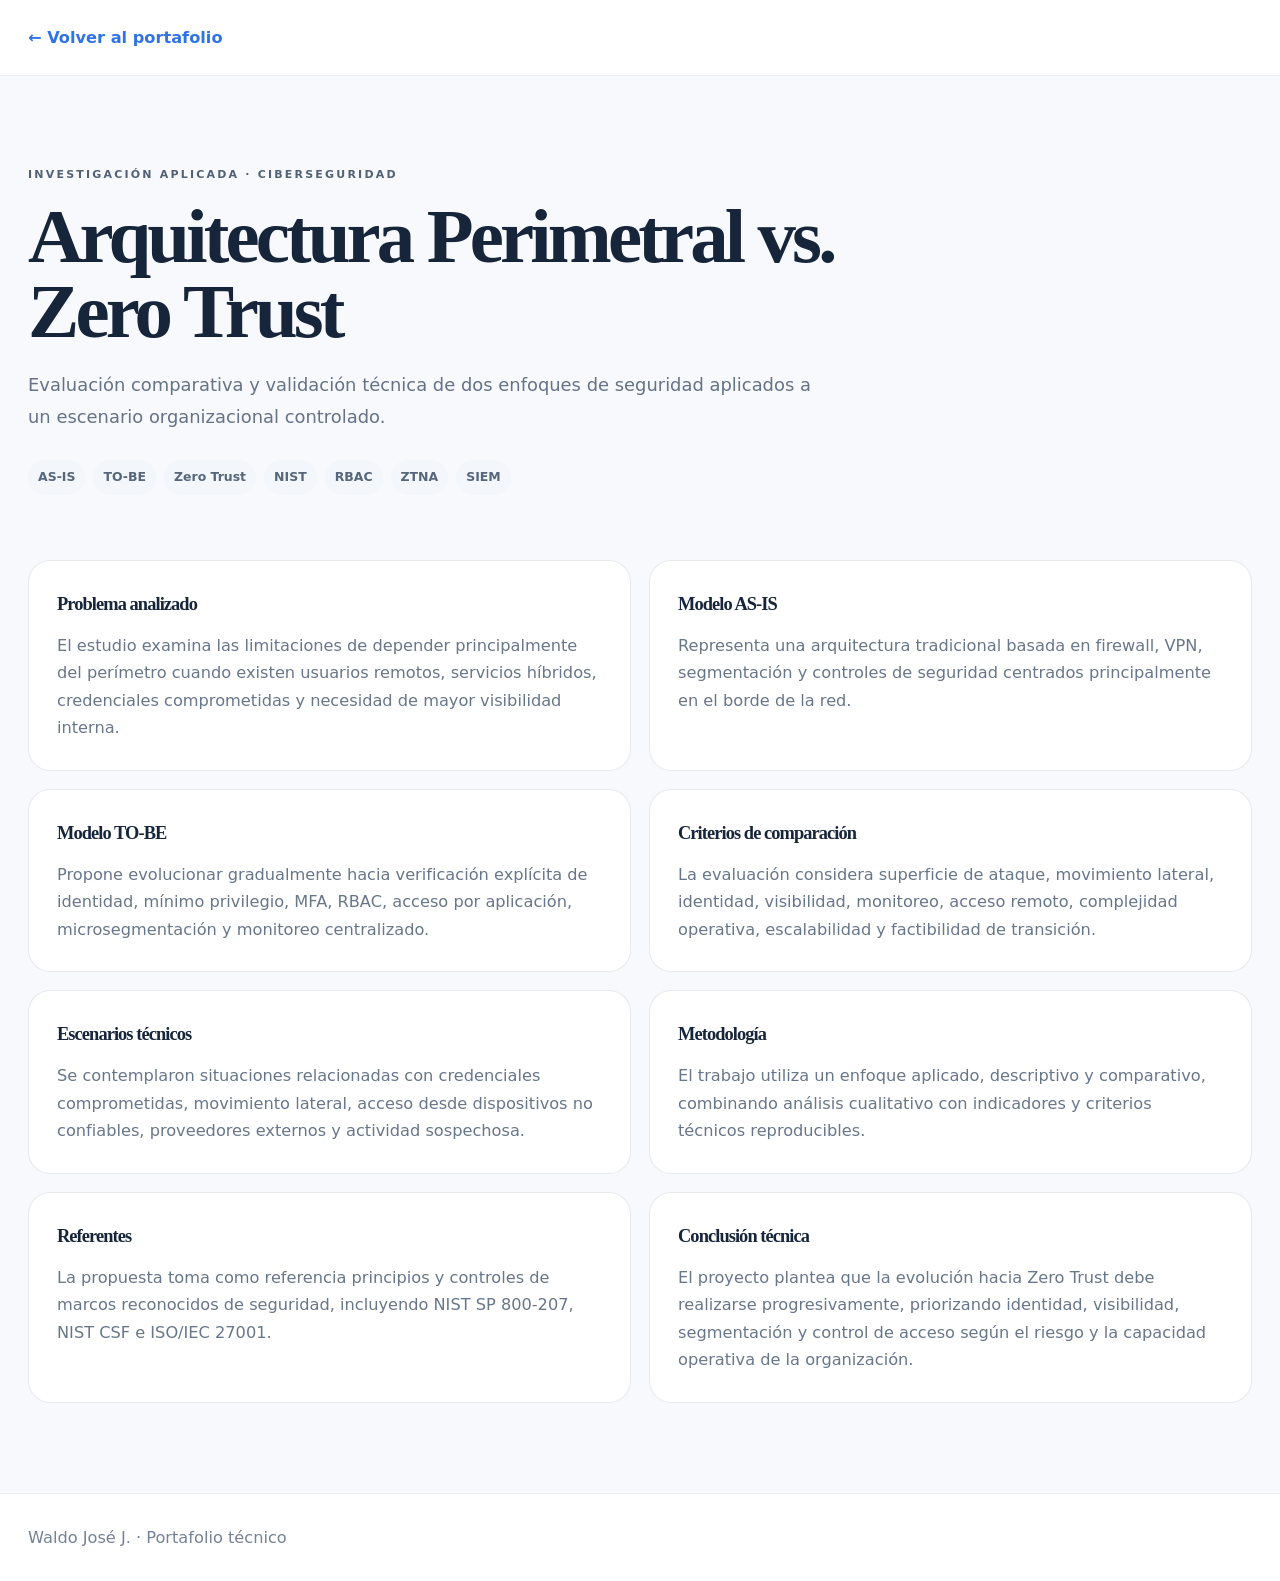
==== evidence/defensa.html @ 4a33df50 "Add sanitized technical evidence library" ====
<!DOCTYPE html>
<html lang="es">
<head>
<meta charset="UTF-8">
<meta name="viewport" content="width=device-width,initial-scale=1">
<meta name="robots" content="index,follow">
<title>Evaluación Perimetral vs Zero Trust | Waldo José J.</title>
<link rel="stylesheet" href="../css/site.css">
<link rel="stylesheet" href="../css/layout-final.css">
</head>

<body class="evidence-detail-page">

<header class="evidence-detail-header">
<div class="container">
<a href="../index.html#evidencias">← Volver al portafolio</a>
</div>
</header>

<main>

<section class="evidence-detail-hero">
<div class="container">

<p class="eyebrow">
Investigación aplicada · Ciberseguridad
</p>

<h1>
Arquitectura Perimetral vs. Zero Trust
</h1>

<p class="evidence-detail-lead">
Evaluación comparativa y validación técnica de dos
enfoques de seguridad aplicados a un escenario
organizacional controlado.
</p>

<div class="evidence-detail-tags">
<span>AS-IS</span>
<span>TO-BE</span>
<span>Zero Trust</span>
<span>NIST</span>
<span>RBAC</span>
<span>ZTNA</span>
<span>SIEM</span>
</div>

</div>
</section>


<section class="evidence-detail-content">
<div class="container evidence-detail-grid">

<article>
<h2>Problema analizado</h2>
<p>
El estudio examina las limitaciones de depender
principalmente del perímetro cuando existen usuarios
remotos, servicios híbridos, credenciales comprometidas
y necesidad de mayor visibilidad interna.
</p>
</article>

<article>
<h2>Modelo AS-IS</h2>
<p>
Representa una arquitectura tradicional basada en
firewall, VPN, segmentación y controles de seguridad
centrados principalmente en el borde de la red.
</p>
</article>

<article>
<h2>Modelo TO-BE</h2>
<p>
Propone evolucionar gradualmente hacia verificación
explícita de identidad, mínimo privilegio, MFA, RBAC,
acceso por aplicación, microsegmentación y monitoreo
centralizado.
</p>
</article>

<article>
<h2>Criterios de comparación</h2>
<p>
La evaluación considera superficie de ataque,
movimiento lateral, identidad, visibilidad,
monitoreo, acceso remoto, complejidad operativa,
escalabilidad y factibilidad de transición.
</p>
</article>

<article>
<h2>Escenarios técnicos</h2>
<p>
Se contemplaron situaciones relacionadas con
credenciales comprometidas, movimiento lateral,
acceso desde dispositivos no confiables, proveedores
externos y actividad sospechosa.
</p>
</article>

<article>
<h2>Metodología</h2>
<p>
El trabajo utiliza un enfoque aplicado, descriptivo
y comparativo, combinando análisis cualitativo con
indicadores y criterios técnicos reproducibles.
</p>
</article>

<article>
<h2>Referentes</h2>
<p>
La propuesta toma como referencia principios y
controles de marcos reconocidos de seguridad,
incluyendo NIST SP 800-207, NIST CSF e ISO/IEC 27001.
</p>
</article>

<article>
<h2>Conclusión técnica</h2>
<p>
El proyecto plantea que la evolución hacia Zero Trust
debe realizarse progresivamente, priorizando identidad,
visibilidad, segmentación y control de acceso según el
riesgo y la capacidad operativa de la organización.
</p>
</article>

</div>
</section>

</main>

<footer class="evidence-detail-footer">
<div class="container">
<p>Waldo José J. · Portafolio técnico</p>
</div>
</footer>

</body>
</html>
---- css/site.css ----
*,
*::before,
*::after {
  box-sizing: border-box;
}

html {
  scroll-behavior: smooth;
}

body,
h1,
h2,
h3,
p,
ul,
ol {
  margin: 0;
}

ul,
ol {
  padding: 0;
  list-style: none;
}

img,
picture,
svg,
video {
  display: block;
  max-width: 100%;
}

button,
input,
textarea,
select {
  font: inherit;
}

button {
  cursor: pointer;
}

a {
  color: inherit;
  text-decoration: none;
}

input,
textarea,
select {
  color: inherit;
}

textarea {
  resize: vertical;
}

[hidden] {
  display: none !important;
}

:root {
  
  --color-background: #f2f0ea;
  --color-surface: #e7e4dc;
  --color-surface-dark: #171717;

  --color-text: #171717;
  --color-muted: #686868;

  --color-border: #d1cec5;

  --color-accent: #e95d38;

  --color-white: #ffffff;
  --color-black: #000000;

  
  --color-project-zero-trust: #473f77;
  --color-project-ngfw: #974836;
  --color-project-cpd: #345b69;
  --color-project-vpn: #327259;
  --color-project-dmz: #776039;
  --color-project-ospf: #414d61;

  
  --container-width: 1180px;

  
  --space-1: 0.25rem;
  --space-2: 0.5rem;
  --space-3: 0.75rem;
  --space-4: 1rem;
  --space-5: 1.25rem;
  --space-6: 1.5rem;
  --space-8: 2rem;
  --space-10: 2.5rem;
  --space-12: 3rem;
  --space-16: 4rem;
  --space-20: 5rem;

  
  --radius-small: 12px;
  --radius-medium: 18px;
  --radius-large: 28px;
  --radius-pill: 999px;

  
  --font-primary:
    Inter,
    system-ui,
    -apple-system,
    BlinkMacSystemFont,
    "Segoe UI",
    sans-serif;

  --font-display:
    Georgia,
    "Times New Roman",
    serif;

  
  --transition-fast: 180ms ease;
  --transition-normal: 300ms ease;

  
  --shadow-small:
    0 8px 30px rgb(0 0 0 / 0.05);

  --shadow-medium:
    0 18px 50px rgb(0 0 0 / 0.08);
}

.container {
  width:
    min(
      calc(100% - 32px),
      var(--container-width)
    );

  margin-inline: auto;
}

.section {
  padding:
    clamp(
      70px,
      9vw,
      125px
    )
    0;

  border-bottom:
    1px solid var(--color-border);
}

.eyebrow {
  margin-bottom: 14px;

  color: var(--color-muted);

  font-size: 12px;

  font-weight: 600;

  letter-spacing: 0.2em;

  text-transform: uppercase;
}

.button {
  display: inline-flex;

  align-items: center;

  justify-content: center;

  min-height: 46px;

  padding:
    11px 22px;

  border:
    1px solid transparent;

  border-radius:
    var(--radius-pill);

  font-weight: 600;

  line-height: 1;

  transition:
    transform var(--transition-fast),
    background-color var(--transition-fast),
    border-color var(--transition-fast),
    color var(--transition-fast);
}

.button:hover {
  transform: translateY(-2px);
}

.button:active {
  transform: translateY(0);
}

.button-primary {
  background:
    var(--color-accent);

  color:
    var(--color-text);
}

.button-secondary {
  border-color:
    var(--color-border);

  background:
    transparent;
}

.button-secondary:hover {
  background:
    var(--color-surface);
}

:focus-visible {
  outline:
    2px solid var(--color-accent);

  outline-offset:
    4px;
}

.sr-only {
  position: absolute;

  width: 1px;
  height: 1px;

  padding: 0;
  margin: -1px;

  overflow: hidden;

  clip:
    rect(
      0,
      0,
      0,
      0
    );

  white-space: nowrap;

  border: 0;
}

.text-muted {
  color:
    var(--color-muted);
}

.error-message {
  min-height: 18px;

  color:
    var(--color-muted);

  font-size: 12px;
}

.form-status {
  min-height: 22px;

  color:
    var(--color-muted);

  font-size: 14px;
}

[aria-invalid="true"] {
  border-color:
    var(--color-accent) !important;
}

.card {
  border:
    1px solid var(--color-border);

  border-radius:
    var(--radius-large);

  background:
    var(--color-background);
}

.text-link {
  display: inline-flex;

  align-items: center;

  min-height: 44px;

  border-bottom:
    1px solid currentColor;

  font-weight: 600;
}

@media (hover: hover) and (pointer: fine) {

  .button:hover {
    transform:
      translateY(-2px);
  }

}

@media (prefers-reduced-motion: reduce) {

  html {
    scroll-behavior:
      auto;
  }

  *,
  *::before,
  *::after {
    animation-duration:
      0.01ms !important;

    animation-iteration-count:
      1 !important;

    transition-duration:
      0.01ms !important;

    scroll-behavior:
      auto !important;
  }

}

body {
  background:
    var(--color-background);

  color:
    var(--color-text);

  font-family:
    var(--font-primary);

  line-height:
    1.6;

  text-rendering:
    optimizeLegibility;
}

h1,
h2 {
  font-family:
    var(--font-display);

  letter-spacing:
    -0.05em;
}

h3 {
  line-height:
    1.2;
}

.site-header {
  border-bottom:
    1px solid
    var(--color-border);
}

.navbar {
  display:
    flex;

  align-items:
    center;

  justify-content:
    space-between;

  gap:
    30px;

  min-height:
    80px;
}

.brand {
  font-weight:
    800;

  letter-spacing:
    -0.03em;
}

.nav-list {
  display:
    flex;

  align-items:
    center;

  gap:
    8px;
}

.nav-list a {
  display:
    inline-flex;

  align-items:
    center;

  min-height:
    44px;

  padding:
    0 14px;

  border-radius:
    var(--radius-pill);

  transition:
    background-color
      var(--transition-fast),
    border-color
      var(--transition-fast);
}

.nav-list a:hover {
  background:
    var(--color-surface);
}

.nav-contact {
  border:
    1px solid
    var(--color-border);
}

.menu-button {
  display:
    none;

  min-height:
    44px;

  padding:
    0 16px;

  border:
    1px solid
    var(--color-border);

  border-radius:
    var(--radius-pill);

  background:
    transparent;

  color:
    var(--color-text);
}

.hero-grid {
  display:
    grid;

  grid-template-columns:
    minmax(0, 1.25fr)
    minmax(280px, 0.75fr);

  gap:
    clamp(
      40px,
      6vw,
      85px
    );

  align-items:
    end;
}

.hero-title {
  max-width:
    900px;

  font-size:
    clamp(
      3.5rem,
      8vw,
      7.5rem
    );

  line-height:
    0.93;
}

.hero-description {
  max-width:
    650px;

  margin-top:
    30px;

  color:
    var(--color-muted);

  font-size:
    18px;

  line-height:
    1.8;
}

.hero-actions {
  display:
    flex;

  flex-wrap:
    wrap;

  gap:
    12px;

  margin-top:
    32px;
}

.hero-panel {
  padding:
    30px;

  border:
    1px solid
    var(--color-border);

  border-radius:
    var(--radius-large);

  background:
    var(--color-surface);
}

.hero-panel h2 {
  margin-top:
    10px;

  font-size:
    clamp(
      2rem,
      4vw,
      3rem
    );

  line-height:
    1;
}

.hero-stats {
  display:
    grid;

  grid-template-columns:
    repeat(
      3,
      1fr
    );

  gap:
    15px;

  margin-top:
    35px;

  padding-top:
    20px;

  border-top:
    1px solid
    var(--color-border);
}

.hero-stats strong {
  display:
    block;

  font-size:
    28px;
}

.hero-stats span {
  display:
    block;

  margin-top:
    4px;

  color:
    var(--color-muted);

  font-size:
    11px;

  line-height:
    1.3;
}

.section-header {
  display:
    flex;

  justify-content:
    space-between;

  align-items:
    end;

  gap:
    30px;

  margin-bottom:
    40px;
}

.section-header h2 {
  font-size:
    clamp(
      3rem,
      6vw,
      5rem
    );

  line-height:
    1;
}

.filters {
  display:
    flex;

  flex-wrap:
    wrap;

  gap:
    8px;
}

.filter-button {
  min-height:
    44px;

  padding:
    8px 18px;

  border:
    1px solid
    var(--color-border);

  border-radius:
    var(--radius-pill);

  background:
    transparent;

  color:
    var(--color-text);

  transition:
    background-color
      var(--transition-fast),
    border-color
      var(--transition-fast),
    transform
      var(--transition-fast);
}

.filter-button:hover {
  border-color:
    var(--color-text);
}

.filter-button:active {
  transform:
    scale(0.98);
}

.filter-button.active,
.filter-button[aria-pressed="true"] {
  background:
    var(--color-accent);

  border-color:
    var(--color-accent);
}

.project-grid {
  display:
    grid;

  grid-template-columns:
    repeat(
      2,
      minmax(0, 1fr)
    );

  gap:
    18px;
}

.project-card {
  position:
    relative;

  min-width:
    0;

  overflow:
    hidden;

  border:
    1px solid
    var(--color-border);

  border-radius:
    var(--radius-large);

  background:
    var(--color-background);

  transition:
    transform
      var(--transition-normal),
    border-color
      var(--transition-normal),
    box-shadow
      var(--transition-normal);
}

.project-card[hidden] {
  display:
    none;
}

.project-number {
  position:
    absolute;

  top:
    18px;

  right:
    20px;

  z-index:
    2;

  color:
    var(--color-white);

  font-family:
    var(--font-display);

  font-size:
    25px;

  line-height:
    1;
}

.project-visual {
  position:
    relative;

  display:
    flex;

  flex-direction:
    column;

  justify-content:
    end;

  min-height:
    320px;

  padding:
    25px;

  overflow:
    hidden;

  color:
    var(--color-white);

  isolation:
    isolate;
}

.project-visual::after {
  content:
    "";

  position:
    absolute;

  inset:
    0;

  z-index:
    -1;

  background:
    linear-gradient(
      to top,
      rgb(0 0 0 / 0.78),
      rgb(0 0 0 / 0.05)
      70%
    );

  opacity:
    0.4;

  transition:
    opacity
      var(--transition-normal);
}

.project-visual > span {
  font-size:
    13px;

  font-weight:
    600;

  letter-spacing:
    0.15em;

  text-transform:
    uppercase;
}

.project-visual > p {
  max-width:
    360px;

  margin-top:
    12px;

  opacity:
    0;

  transform:
    translateY(12px);

  transition:
    opacity
      var(--transition-normal),
    transform
      var(--transition-normal);
}

.project-zero {
  background:
    var(--color-project-zero-trust);
}

.project-ngfw {
  background:
    var(--color-project-ngfw);
}

.project-cpd {
  background:
    var(--color-project-cpd);
}

.project-vpn {
  background:
    var(--color-project-vpn);
}

.project-dmz {
  background:
    var(--color-project-dmz);
}

.project-ospf {
  background:
    var(--color-project-ospf);
}

.project-content {
  display:
    flex;

  justify-content:
    space-between;

  align-items:
    end;

  gap:
    20px;

  padding:
    22px;
}

.project-type {
  color:
    var(--color-muted);

  font-size:
    11px;

  font-weight:
    600;

  letter-spacing:
    0.13em;

  text-transform:
    uppercase;
}

.project-content h3 {
  margin-top:
    4px;

  font-size:
    21px;
}

.project-content p {
  margin-top:
    4px;

  color:
    var(--color-muted);

  font-size:
    14px;
}

.project-link {
  flex-shrink:
    0;

  min-height:
    44px;

  display:
    inline-flex;

  align-items:
    center;

  border-bottom:
    1px solid
    var(--color-text);

  font-weight:
    600;

  transition:
    color
      var(--transition-fast),
    border-color
      var(--transition-fast);
}

.project-link:hover {
  color:
    var(--color-accent);

  border-color:
    var(--color-accent);
}

.two-column {
  display:
    grid;

  grid-template-columns:
    minmax(0, 0.85fr)
    minmax(0, 1.15fr);

  gap:
    clamp(
      45px,
      7vw,
      100px
    );
}

.two-column h2 {
  font-size:
    clamp(
      3rem,
      6vw,
      5rem
    );

  line-height:
    1;
}

.about-copy {
  color:
    var(--color-muted);

  font-size:
    17px;

  line-height:
    1.8;
}

.about-copy p + p {
  margin-top:
    20px;
}

.skills h2 {
  margin-bottom:
    40px;

  font-size:
    clamp(
      3rem,
      6vw,
      5rem
    );

  line-height:
    1;
}

.skills-grid {
  display:
    grid;

  grid-template-columns:
    repeat(
      3,
      minmax(0, 1fr)
    );

  gap:
    12px;
}

.skill-card {
  min-height:
    180px;

  padding:
    22px;

  border:
    1px solid
    var(--color-border);

  border-radius:
    var(--radius-medium);

  background:
    transparent;

  transition:
    transform
      var(--transition-fast),
    background-color
      var(--transition-fast),
    border-color
      var(--transition-fast);
}

.skill-card > span {
  color:
    var(--color-muted);

  font-size:
    12px;

  font-weight:
    600;
}

.skill-card h3 {
  margin-top:
    30px;
}

.skill-card p {
  margin-top:
    7px;

  color:
    var(--color-muted);
}

.contact-description {
  max-width:
    450px;

  margin-top:
    20px;

  color:
    var(--color-muted);

  line-height:
    1.8;
}

.contact-form {
  display:
    grid;

  gap:
    18px;
}

.form-group {
  display:
    grid;

  gap:
    7px;
}

.form-group label {
  font-size:
    14px;

  font-weight:
    600;
}

.form-group input,
.form-group textarea,
.form-group select {
  width:
    100%;

  min-height:
    48px;

  padding:
    14px;

  border:
    1px solid
    var(--color-border);

  border-radius:
    var(--radius-small);

  background:
    transparent;

  color:
    var(--color-text);

  transition:
    border-color
      var(--transition-fast),
    background-color
      var(--transition-fast);
}

.form-group textarea {
  min-height:
    150px;
}

.form-group input:hover,
.form-group textarea:hover,
.form-group select:hover {
  border-color:
    var(--color-muted);
}

.form-group input:focus,
.form-group textarea:focus,
.form-group select:focus {
  border-color:
    var(--color-accent);

  background:
    rgb(255 255 255 / 0.2);
}

.site-footer {
  padding:
    35px 0;
}

.footer-grid {
  display:
    flex;

  justify-content:
    space-between;

  align-items:
    end;

  gap:
    30px;
}

.footer-grid strong {
  font-family:
    var(--font-display);

  font-size:
    26px;

  letter-spacing:
    -0.03em;
}

.footer-grid p,
.footer-grid span {
  color:
    var(--color-muted);

  font-size:
    13px;
}

@media (hover: hover) and (pointer: fine) {

  .project-card:hover {
    transform:
      translateY(-5px);

    border-color:
      var(--color-muted);

    box-shadow:
      var(--shadow-small);
  }

  .project-card:hover
  .project-visual::after {
    opacity:
      0.82;
  }

  .project-card:hover
  .project-visual > p {
    opacity:
      1;

    transform:
      translateY(0);
  }

  .skill-card:hover {
    transform:
      translateY(-3px);

    border-color:
      var(--color-muted);

    background:
      var(--color-surface);
  }

}

.project-card.is-active
.project-visual::after {
  opacity:
    0.82;
}

.project-card.is-active
.project-visual > p {
  opacity:
    1;

  transform:
    translateY(0);
}

.diagram-placeholder {
  display: grid;

  place-items: center;

  min-height: 420px;

  margin-top: 40px;

  padding: 40px;

  border:
    1px dashed
    var(--color-border);

  border-radius:
    var(--radius-large);

  background:
    var(--color-surface);

  color:
    var(--color-muted);

  text-align: center;
}

.diagram-placeholder code {
  display: block;

  margin-top: 12px;

  padding:
    8px 12px;

  border-radius:
    var(--radius-small);

  background:
    var(--color-background);

  color:
    var(--color-text);

  overflow-wrap:
    anywhere;
}

.hero-description,
.about-copy,
.contact-description,
.project-content p,
.skill-card p {
  text-align: justify;
  text-justify: inter-word;
  hyphens: auto;
  word-spacing: .02em;
}

.hero-description,
.about-copy,
.contact-description {
  max-width: 62ch;
}

.hero-title,
.section-header h2,
.two-column h2,
.skills h2,
.hero-panel h2 {
  text-wrap: balance;
}

.project-content h3,
.skill-card h3 {
  text-wrap: pretty;
}

.project-visual {
  background-size: cover;
  background-position: center;
  background-repeat: no-repeat;
}

.project-zero {
  background-image:
    linear-gradient(
      rgb(35 30 63 / .50),
      rgb(35 30 63 / .88)
    ),
    url("../assets/images/zero-trust/architecture.svg");
}

.project-ngfw {
  background-image:
    linear-gradient(
      rgb(94 38 27 / .50),
      rgb(94 38 27 / .88)
    ),
    url("../assets/images/ngfw/architecture.svg");
}

.project-cpd {
  background-image:
    linear-gradient(
      rgb(28 65 75 / .50),
      rgb(28 65 75 / .88)
    ),
    url("../assets/images/cpd/architecture.svg");
}

.project-vpn {
  background-image:
    linear-gradient(
      rgb(25 70 50 / .50),
      rgb(25 70 50 / .88)
    ),
    url("../assets/images/vpn/architecture.svg");
}

.project-dmz {
  background-image:
    linear-gradient(
      rgb(82 61 27 / .50),
      rgb(82 61 27 / .88)
    ),
    url("../assets/images/dmz/architecture.svg");
}

.project-ospf {
  background-image:
    linear-gradient(
      rgb(36 46 63 / .50),
      rgb(36 46 63 / .88)
    ),
    url("../assets/images/ospf/architecture.svg");
}

.architecture-figure {
  margin-top: 40px;
}

.architecture-image {
  display: block;
  width: 100%;
  height: auto;

  border:
    1px solid
    var(--color-border);

  border-radius:
    var(--radius-large);

  background:
    var(--color-surface);
}

.architecture-figure figcaption {
  margin-top: 12px;

  color:
    var(--color-muted);

  font-size:
    13px;
}

.project-visual{
  background-position:center;
  background-size:cover;
}

.project-zero{
  background-image:
    linear-gradient(rgb(32 27 61 / .42),rgb(32 27 61 / .88)),
    url("../assets/images/zero-trust/architecture.svg");
}

.project-ngfw{
  background-image:
    linear-gradient(rgb(84 33 24 / .42),rgb(84 33 24 / .88)),
    url("../assets/images/ngfw/architecture.svg");
}

.project-cpd{
  background-image:
    linear-gradient(rgb(25 58 68 / .42),rgb(25 58 68 / .88)),
    url("../assets/images/cpd/architecture.svg");
}

.project-vpn{
  background-image:
    linear-gradient(rgb(22 65 45 / .42),rgb(22 65 45 / .88)),
    url("../assets/images/vpn/architecture.svg");
}

.project-dmz{
  background-image:
    linear-gradient(rgb(72 52 24 / .42),rgb(72 52 24 / .88)),
    url("../assets/images/dmz/architecture.svg");
}

.project-ospf{
  background-image:
    linear-gradient(rgb(32 41 58 / .42),rgb(32 41 58 / .88)),
    url("../assets/images/ospf/architecture.svg");
}

.architecture-open{
  display:block;
}

.architecture-image{
  width:100%;
  height:auto;
  border:1px solid var(--color-border);
  border-radius:var(--radius-large);
  box-shadow:var(--shadow-small);
  background:white;
}

.architecture-figure figcaption{
  margin-top:12px;
  color:var(--color-muted);
  font-size:13px;
}

:root{
  --tech-blue:#2f6fed;
  --tech-cyan:#20b7c9;
  --tech-violet:#6c5ce7;
  --tech-green:#22a66f;
  --tech-orange:#f28a3c;
  --tech-red:#e85b4a;

  --surface-soft:#f8fafc;
  --surface-elevated:#ffffff;
  --border-soft:#dfe5ec;
  --text-soft:#58616d;

  --shadow-card:
    0 10px 30px rgb(32 45 70 / .08);

  --shadow-card-hover:
    0 18px 44px rgb(32 45 70 / .14);
}

body{
  background:
    linear-gradient(
      180deg,
      #fbfcfe 0%,
      #f5f7fa 100%
    );

  color:#18202a;
}

.site-header{
  position:sticky;
  top:0;
  z-index:50;

  background:
    rgb(251 252 254 / .88);

  backdrop-filter:
    blur(14px);

  border-bottom:
    1px solid
    var(--border-soft);
}

.brand{
  color:#162032;
}

.nav-contact{
  border-color:
    #cfd7e1;
}

.nav-list a:hover{
  background:
    #eef3f8;
}

.eyebrow{
  color:
    #647184;

  font-weight:
    700;
}

.hero{
  position:relative;
  overflow:hidden;
}

.hero::before{
  content:"";

  position:absolute;

  width:380px;
  height:380px;

  top:-180px;
  right:-130px;

  border-radius:50%;

  background:
    radial-gradient(
      circle,
      rgb(47 111 237 / .14),
      transparent 70%
    );

  pointer-events:none;
}

.hero::after{
  content:"";

  position:absolute;

  width:300px;
  height:300px;

  bottom:-150px;
  left:-120px;

  border-radius:50%;

  background:
    radial-gradient(
      circle,
      rgb(32 183 201 / .12),
      transparent 70%
    );

  pointer-events:none;
}

.hero-title{
  color:#101723;
}

.hero-description{
  color:
    #596575;
}

.hero-panel{
  position:relative;

  overflow:hidden;

  background:
    linear-gradient(
      145deg,
      #ffffff,
      #eef4fb
    );

  border:
    1px solid
    #dce5ef;

  box-shadow:
    var(--shadow-card);
}

.hero-panel::before{
  content:"";

  position:absolute;

  width:130px;
  height:130px;

  top:-50px;
  right:-35px;

  border-radius:50%;

  background:
    radial-gradient(
      circle,
      rgb(108 92 231 / .18),
      transparent 72%
    );
}

.hero-stats{
  border-top:
    1px solid
    #d6e0eb;
}

.hero-stats strong{
  color:
    var(--tech-blue);
}

.button-primary{
  color:white;

  background:
    linear-gradient(
      135deg,
      var(--tech-blue),
      var(--tech-violet)
    );

  box-shadow:
    0 8px 20px
    rgb(47 111 237 / .24);
}

.button-primary:hover{
  box-shadow:
    0 12px 26px
    rgb(47 111 237 / .32);
}

.button-secondary{
  background:
    rgb(255 255 255 / .75);

  border-color:
    #cfd7e1;

  color:
    #263244;
}

.section{
  position:relative;

  border-bottom:
    1px solid
    #e2e7ed;
}

.projects{
  background:
    linear-gradient(
      180deg,
      #f8fafc,
      #f3f6f9
    );
}

.about{
  background:
    linear-gradient(
      180deg,
      #ffffff,
      #f8fafc
    );
}

.skills{
  background:
    linear-gradient(
      180deg,
      #f4f7fb,
      #ffffff
    );
}

.contact{
  background:
    linear-gradient(
      180deg,
      #ffffff,
      #f5f8fc
    );
}

.filter-button{
  background:
    #ffffff;

  border-color:
    #d4dce6;

  color:
    #344155;

  box-shadow:
    0 2px 8px
    rgb(30 40 60 / .03);
}

.filter-button:hover{
  border-color:
    #9fb0c5;

  background:
    #f4f8fd;
}

.filter-button.active,
.filter-button[aria-pressed="true"]{
  color:white;

  background:
    linear-gradient(
      135deg,
      var(--tech-blue),
      var(--tech-violet)
    );

  border-color:
    transparent;

  box-shadow:
    0 7px 18px
    rgb(47 111 237 / .24);
}

.project-card{
  background:
    var(--surface-elevated);

  border-color:
    #dbe2ea;

  box-shadow:
    var(--shadow-card);
}

.project-content{
  background:
    linear-gradient(
      180deg,
      #ffffff,
      #fbfcfd
    );
}

.project-type{
  color:
    #7a8697;
}

.project-content p{
  color:
    #687586;
}

.project-link{
  color:
    #26364d;

  border-color:
    #8fa0b5;
}

.project-link:hover{
  color:
    var(--tech-blue);

  border-color:
    var(--tech-blue);
}

.project-visual::after{
  opacity:.40;
}

.project-zero{
  background-image:
    linear-gradient(
      rgb(36 31 80 / .18),
      rgb(36 31 80 / .68)
    ),
    url("../assets/images/zero-trust/architecture.svg");
}

.project-ngfw{
  background-image:
    linear-gradient(
      rgb(118 43 30 / .18),
      rgb(118 43 30 / .70)
    ),
    url("../assets/images/ngfw/architecture.svg");
}

.project-cpd{
  background-image:
    linear-gradient(
      rgb(36 97 114 / .18),
      rgb(36 97 114 / .68)
    ),
    url("../assets/images/cpd/architecture.svg");
}

.project-vpn{
  background-image:
    linear-gradient(
      rgb(36 112 76 / .18),
      rgb(36 112 76 / .68)
    ),
    url("../assets/images/vpn/architecture.svg");
}

.project-dmz{
  background-image:
    linear-gradient(
      rgb(128 91 42 / .18),
      rgb(128 91 42 / .68)
    ),
    url("../assets/images/dmz/architecture.svg");
}

.project-ospf{
  background-image:
    linear-gradient(
      rgb(58 72 102 / .18),
      rgb(58 72 102 / .68)
    ),
    url("../assets/images/ospf/architecture.svg");
}

.project-card:nth-child(1){
  border-top:
    3px solid
    var(--tech-violet);
}

.project-card:nth-child(2){
  border-top:
    3px solid
    var(--tech-red);
}

.project-card:nth-child(3){
  border-top:
    3px solid
    var(--tech-cyan);
}

.project-card:nth-child(4){
  border-top:
    3px solid
    var(--tech-green);
}

.project-card:nth-child(5){
  border-top:
    3px solid
    var(--tech-orange);
}

.project-card:nth-child(6){
  border-top:
    3px solid
    #66779d;
}

.skill-card{
  background:
    linear-gradient(
      145deg,
      #ffffff,
      #f7f9fc
    );

  border-color:
    #dce4ed;

  box-shadow:
    0 5px 16px
    rgb(34 48 72 / .05);
}

.skill-card:nth-child(1){
  border-top:
    3px solid
    var(--tech-blue);
}

.skill-card:nth-child(2){
  border-top:
    3px solid
    var(--tech-violet);
}

.skill-card:nth-child(3){
  border-top:
    3px solid
    var(--tech-red);
}

.skill-card:nth-child(4){
  border-top:
    3px solid
    var(--tech-cyan);
}

.skill-card:nth-child(5){
  border-top:
    3px solid
    var(--tech-green);
}

.skill-card:nth-child(6){
  border-top:
    3px solid
    var(--tech-orange);
}

.skill-card > span{
  color:
    var(--tech-blue);
}

.skill-card p{
  color:
    #687586;
}

.form-group input,
.form-group textarea,
.form-group select{
  background:
    #ffffff;

  border-color:
    #d4dde7;

  box-shadow:
    inset 0 1px 2px
    rgb(20 30 50 / .02);
}

.form-group input:focus,
.form-group textarea:focus,
.form-group select:focus{
  background:
    #ffffff;

  border-color:
    var(--tech-blue);

  box-shadow:
    0 0 0 3px
    rgb(47 111 237 / .10);
}

.architecture-image{
  background:white;

  border:
    1px solid
    #d8e0e8;

  box-shadow:
    0 14px 36px
    rgb(36 48 70 / .10);

  transition:
    transform
    var(--transition-normal),
    box-shadow
    var(--transition-normal);
}

.architecture-open:hover
.architecture-image{
  transform:
    translateY(-3px);

  box-shadow:
    0 20px 46px
    rgb(36 48 70 / .16);
}

.architecture-figure figcaption{
  color:
    #6d7887;
}

.site-footer{
  background:
    #111827;

  color:
    #f5f7fb;
}

.footer-grid p,
.footer-grid span{
  color:
    #aeb8c7;
}

@media (hover:hover) and (pointer:fine){

  .project-card:hover{
    transform:
      translateY(-7px);

    box-shadow:
      var(--shadow-card-hover);

    border-color:
      #b8c4d2;
  }

  .skill-card:hover{
    transform:
      translateY(-4px);

    background:
      #ffffff;

    box-shadow:
      var(--shadow-card);
  }

}

@media (max-width:700px){

  .site-header{
    position:sticky;
  }

  .project-card{
    box-shadow:
      0 8px 22px
      rgb(32 45 70 / .07);
  }

  .project-visual{
    min-height:
      240px;
  }

  .project-visual::after{
    opacity:.35;
  }

  .skill-card{
    box-shadow:
      0 4px 14px
      rgb(32 45 70 / .05);
  }

}

.professional-profile {
  overflow: hidden;

  background:
    linear-gradient(
      135deg,
      #111827 0%,
      #19243a 55%,
      #182f47 100%
    );

  color:
    #f8fafc;
}

.professional-profile .eyebrow {
  color:
    #8bd9e5;
}

.profile-heading {
  display:
    flex;

  align-items:
    end;

  justify-content:
    space-between;

  gap:
    30px;

  margin-bottom:
    44px;
}

.profile-heading h2 {
  font-size:
    clamp(
      3.2rem,
      7vw,
      6rem
    );

  line-height:
    .95;

  color:
    #ffffff;
}

.profile-role {
  margin-top:
    15px;

  color:
    #b8c6d8;

  font-size:
    17px;
}

.profile-status {
  display:
    inline-flex;

  align-items:
    center;

  min-height:
    40px;

  padding:
    0 16px;

  border:
    1px solid
    rgb(255 255 255 / .18);

  border-radius:
    var(--radius-pill);

  background:
    rgb(255 255 255 / .07);

  color:
    #d9e5f0;

  font-size:
    13px;

  letter-spacing:
    .08em;

  text-transform:
    uppercase;
}

.profile-layout {
  display:
    grid;

  grid-template-columns:
    minmax(0, 1.1fr)
    minmax(350px, .9fr);

  gap:
    22px;
}

.profile-main {
  display:
    grid;

  grid-template-columns:
    150px
    minmax(0, 1fr);

  gap:
    32px;

  min-height:
    500px;

  padding:
    34px;

  border:
    1px solid
    rgb(255 255 255 / .13);

  border-radius:
    30px;

  background:
    linear-gradient(
      145deg,
      rgb(255 255 255 / .10),
      rgb(255 255 255 / .04)
    );

  box-shadow:
    0 25px 60px
    rgb(0 0 0 / .18);
}

.profile-monogram {
  display:
    grid;

  place-items:
    center;

  width:
    140px;

  height:
    140px;

  border:
    1px solid
    rgb(255 255 255 / .20);

  border-radius:
    30px;

  background:
    linear-gradient(
      135deg,
      #2f6fed,
      #6c5ce7
    );

  color:
    white;

  font-family:
    var(--font-display);

  font-size:
    46px;

  font-weight:
    700;

  box-shadow:
    0 20px 40px
    rgb(47 111 237 / .25);
}

.profile-summary {
  align-self:
    center;
}

.profile-label,
.profile-card-label {
  color:
    #87d7e3;

  font-size:
    11px;

  font-weight:
    700;

  letter-spacing:
    .18em;

  text-transform:
    uppercase;
}

.profile-summary h3 {
  max-width:
    620px;

  margin-top:
    12px;

  font-family:
    var(--font-display);

  font-size:
    clamp(
      2rem,
      4vw,
      3.3rem
    );

  line-height:
    1.03;
}

.profile-summary p {
  max-width:
    65ch;

  margin-top:
    22px;

  color:
    #bdcad8;

  line-height:
    1.75;

  text-align:
    justify;

  text-justify:
    inter-word;
}

.profile-actions {
  display:
    flex;

  flex-wrap:
    wrap;

  gap:
    10px;

  margin-top:
    28px;
}

.professional-profile
.button-secondary {
  color:
    #ffffff;

  border-color:
    rgb(255 255 255 / .24);

  background:
    rgb(255 255 255 / .06);
}

.profile-details {
  display:
    grid;

  grid-template-columns:
    repeat(
      2,
      minmax(0, 1fr)
    );

  gap:
    12px;
}

.profile-detail-card {
  position:
    relative;

  min-height:
    240px;

  padding:
    24px;

  overflow:
    hidden;

  border:
    1px solid
    rgb(255 255 255 / .13);

  border-radius:
    24px;

  background:
    rgb(255 255 255 / .07);

  backdrop-filter:
    blur(12px);
}

.profile-detail-accent {
  background:
    linear-gradient(
      145deg,
      rgb(47 111 237 / .23),
      rgb(108 92 231 / .12)
    );
}

.profile-number {
  color:
    #7e91a8;

  font-family:
    var(--font-display);

  font-size:
    14px;
}

.profile-detail-card h3 {
  margin-top:
    8px;

  color:
    #ffffff;

  font-size:
    20px;

  line-height:
    1.2;
}

.profile-detail-card p:not(
  .profile-card-label,
  .profile-score-label
) {
  margin-top:
    12px;

  color:
    #b9c7d6;

  font-size:
    14px;

  line-height:
    1.6;
}

.profile-card-label {
  margin-top:
    24px;
}

.profile-tag {
  display:
    inline-flex;

  margin-top:
    18px;

  padding:
    7px 11px;

  border-radius:
    var(--radius-pill);

  background:
    rgb(255 255 255 / .10);

  color:
    #dce6f0;

  font-size:
    11px;
}

.profile-score {
  display:
    flex;

  align-items:
    baseline;

  margin-top:
    18px;
}

.profile-score strong {
  color:
    #70d8e7;

  font-family:
    var(--font-display);

  font-size:
    54px;

  line-height:
    1;
}

.profile-score span {
  margin-left:
    5px;

  color:
    #889aae;

  font-size:
    17px;
}

.profile-score-label {
  margin-top:
    6px;

  color:
    #8da0b5;

  font-size:
    11px;
}

.profile-stack {
  display:
    flex;

  flex-wrap:
    wrap;

  gap:
    7px;

  margin-top:
    17px;
}

.profile-stack span {
  padding:
    7px 10px;

  border:
    1px solid
    rgb(255 255 255 / .12);

  border-radius:
    var(--radius-pill);

  background:
    rgb(255 255 255 / .08);

  color:
    #dce6ef;

  font-size:
    11px;
}

@media (max-width:1000px) {

  .profile-layout {
    grid-template-columns:
      1fr;
  }

  .profile-main {
    min-height:
      auto;
  }

}

@media (max-width:700px) {

  .profile-heading {
    flex-direction:
      column;

    align-items:
      flex-start;

    gap:
      18px;

    margin-bottom:
      28px;
  }

  .profile-heading h2 {
    font-size:
      clamp(
        3rem,
        13vw,
        4.4rem
      );
  }

  .profile-role {
    font-size:
      15px;
  }

  .profile-main {
    grid-template-columns:
      1fr;

    gap:
      24px;

    padding:
      24px;
  }

  .profile-monogram {
    width:
      100px;

    height:
      100px;

    border-radius:
      24px;

    font-size:
      34px;
  }

  .profile-summary h3 {
    font-size:
      clamp(
        2rem,
        9vw,
        2.8rem
      );
  }

  .profile-summary p {
    font-size:
      15px;

    line-height:
      1.68;
  }

  .profile-details {
    grid-template-columns:
      1fr;
  }

  .profile-detail-card {
    min-height:
      auto;
  }

  .profile-actions {
    display:
      grid;

    grid-template-columns:
      1fr
      1fr;
  }

  .profile-actions .button {
    width:
      100%;
  }

}

.profile-photo-wrap {
  width: 100%;
  max-width: 320px;

  margin: 0;

  overflow: hidden;

  border: 0;
  border-radius: 26px;

  background: transparent;

  box-shadow:
    0 18px 42px
    rgb(0 0 0 / .18);
}

.profile-photo {
  display: block;

  width: 100%;
  height: auto;

  object-fit: cover;

  border: 0;
  border-radius: 26px;

  background: transparent;
}

.university-logo-wrap {
  display: flex;

  align-items: center;
  justify-content: center;

  width: 100%;

  margin:
    12px 0
    20px;

  padding: 0;

  border: 0;
  border-radius: 0;

  background: transparent;

  box-shadow: none;
}

.university-logo {
  display: block;

  width: 100%;
  max-width: 240px;

  height: auto;

  object-fit: contain;

  border: 0;

  background: transparent;

  filter:
    drop-shadow(
      0 14px 22px
      rgb(0 0 0 / .18)
    );
}

.university-card {
  overflow: hidden;
}

.university-card .profile-card-label {
  margin-top: 8px;
}

@media (max-width:1000px) {

  .profile-photo-wrap {
    max-width: 280px;
  }

  .university-logo {
    max-width: 220px;
  }

}

@media (max-width:700px) {

  .profile-photo-wrap {
    max-width: 100%;
    width: 100%;
  }

  .profile-photo {
    width: 100%;
  }

  .university-logo-wrap {
    margin:
      6px 0
      18px;
  }

  .university-logo {
    max-width: 210px;
  }

}

.professional-profile {
  background:
    linear-gradient(
      180deg,
      #fbfcfe 0%,
      #f4f7fa 100%
    );

  color:
    #18202a;

  border-top:
    1px solid
    #e2e7ed;

  border-bottom:
    1px solid
    #e2e7ed;
}

.professional-profile .eyebrow {
  color:
    #5c6f88;
}

.profile-heading h2 {
  color:
    #101723;
}

.profile-role {
  color:
    #677486;
}

.profile-status {
  color:
    #415066;

  background:
    #ffffff;

  border:
    1px solid
    #d8e0e9;

  box-shadow:
    0 4px 14px
    rgb(30 45 70 / .05);
}

.profile-main {
  background:
    linear-gradient(
      145deg,
      #ffffff,
      #f8fafc
    );

  border:
    1px solid
    #dce3eb;

  box-shadow:
    0 16px 38px
    rgb(32 45 70 / .08);
}

.profile-label,
.profile-card-label {
  color:
    #4f6f95;
}

.profile-summary h3 {
  color:
    #152033;
}

.profile-summary p {
  color:
    #5f6c7d;
}

.professional-profile
.button-secondary {
  color:
    #26364d;

  background:
    #ffffff;

  border-color:
    #ccd6e2;
}

.profile-photo-wrap {
  background:
    transparent;

  box-shadow:
    0 12px 28px
    rgb(32 45 70 / .10);
}

.profile-detail-card {
  background:
    linear-gradient(
      145deg,
      #ffffff,
      #f8fafc
    );

  border:
    1px solid
    #dce4ed;

  box-shadow:
    0 8px 22px
    rgb(32 45 70 / .06);
}

.profile-detail-accent {
  background:
    linear-gradient(
      145deg,
      #f4f7ff,
      #eef3ff
    );

  border-color:
    #d7e0f3;
}

.profile-number {
  color:
    #97a4b4;
}

.profile-detail-card h3 {
  color:
    #182333;
}

.profile-detail-card p:not(
  .profile-card-label,
  .profile-score-label
) {
  color:
    #667486;
}

.profile-tag {
  background:
    #eef3f8;

  color:
    #43546a;

  border:
    1px solid
    #dce3eb;
}

.profile-score strong {
  color:
    #2f6fed;
}

.profile-score span {
  color:
    #7c8998;
}

.profile-score-label {
  color:
    #7d8b9b;
}

.profile-stack span {
  color:
    #425169;

  background:
    #f1f5f9;

  border:
    1px solid
    #dbe3ec;
}

.university-logo-wrap {
  background:
    transparent;

  box-shadow:
    none;
}

.university-logo {
  filter:
    drop-shadow(
      0 10px 16px
      rgb(40 50 70 / .10)
    );
}

.profile-detail-card:nth-child(1) {
  border-top:
    3px solid
    #8d1748;
}

.profile-detail-card:nth-child(2) {
  border-top:
    3px solid
    #5b6ee1;
}

.profile-detail-card:nth-child(3) {
  border-top:
    3px solid
    #2f9fc2;
}

.profile-detail-card:nth-child(4) {
  border-top:
    3px solid
    #4d88a8;
}

@media (max-width:700px) {

  .professional-profile {
    background:
      #f8fafc;
  }

  .profile-main,
  .profile-detail-card {
    box-shadow:
      0 6px 18px
      rgb(32 45 70 / .05);
  }

}

.profile-main {
  display: grid;

  grid-template-columns:
    220px
    minmax(0, 1fr);

  gap: 30px;

  align-items: start;

  padding: 28px;

  background:
    linear-gradient(
      145deg,
      #ffffff,
      #f8fafc
    );

  border:
    1px solid
    #dce3eb;

  border-radius:
    28px;
}

.profile-photo-wrap {
  width: 220px;
  max-width: 220px;

  margin: 0;

  padding: 0;

  overflow: hidden;

  border: 0;
  border-radius: 24px;

  background: transparent;

  box-shadow:
    0 12px 28px
    rgb(30 45 70 / .10);
}

.profile-photo {
  display: block;

  width: 100%;
  height: auto;

  object-fit: cover;

  border: 0;
  border-radius: 24px;

  background: transparent;
}

.profile-summary {
  width: 100%;

  min-width: 0;
}

.profile-summary h3 {
  max-width: none;

  margin-top: 10px;

  font-size:
    clamp(
      2.1rem,
      4vw,
      3.4rem
    );

  line-height: 1.02;
}

.profile-summary p {
  max-width: none;

  width: 100%;

  margin-top: 18px;

  color:
    #5f6c7d;

  font-size: 15px;

  line-height: 1.75;

  text-align: justify;

  text-justify: inter-word;
}

.profile-actions {
  margin-top: 24px;
}

@media (max-width: 1000px) {

  .profile-main {
    grid-template-columns:
      180px
      minmax(0, 1fr);

    gap: 24px;
  }

  .profile-photo-wrap {
    width: 180px;
    max-width: 180px;
  }

}

@media (max-width: 700px) {

  .profile-main {
    grid-template-columns: 1fr;

    gap: 22px;

    padding: 22px;
  }

  .profile-photo-wrap {
    width: 100%;
    max-width: 100%;

    max-height: 380px;
  }

  .profile-photo {
    width: 100%;

    max-height: 380px;

    object-fit: cover;

    object-position: center 18%;
  }

  .profile-summary h3 {
    font-size:
      clamp(
        2rem,
        9vw,
        2.8rem
      );
  }

  .profile-summary p {
    font-size: 15px;

    line-height: 1.68;
  }

}

@media (max-width: 420px) {

  .profile-photo-wrap,
  .profile-photo {
    max-height: 330px;
  }

}

.hero-panel {
  width: 100% !important;
  max-width: none !important;

  grid-column:
    1 / -1;

  margin-top:
    34px;

  padding:
    34px 38px;

  border-radius:
    28px;
}

.hero-panel h2 {
  max-width:
    1000px;

  font-size:
    clamp(
      2.2rem,
      4.5vw,
      4.2rem
    );

  line-height:
    1;
}

.hero-stats {
  width: 100%;

  grid-template-columns:
    repeat(
      3,
      minmax(0, 1fr)
    );
}

@media (max-width:700px) {

  .hero-panel {
    width:
      100% !important;

    max-width:
      none !important;

    padding:
      24px;

    margin-top:
      26px;
  }

  .hero-panel h2 {
    font-size:
      clamp(
        2rem,
        9vw,
        3rem
      );
  }

}

@media (min-width: 1200px) {

  :root {
    --container-width: 1420px;
  }

  .container {
    width:
      min(
        calc(100% - 64px),
        var(--container-width)
      );
  }

}

@media (min-width: 1600px) {

  :root {
    --container-width: 1560px;
  }

  .container {
    width:
      min(
        calc(100% - 80px),
        var(--container-width)
      );
  }

}

@media (min-width: 1900px) {

  :root {
    --container-width: 1720px;
  }

}

.container {
  width:
    min(
      calc(100% - 36px),
      1640px
    );

  margin-inline: auto;
}

.site-header .container,
.header-inner,
.nav-container {
  width:
    min(
      calc(100% - 36px),
      1640px
    );

  margin-inline: auto;
}

.site-header {
  min-height: 76px;
}

.brand,
.site-logo {
  font-size: 18px;
  font-weight: 700;
}

.nav-list,
.site-nav ul {
  gap: 28px;
}

.nav-list a,
.site-nav a,
.nav-contact {
  font-size: 16px;

  line-height: 1.2;

  padding:
    11px
    14px;
}

.hero .container {
  text-align: center;
}

.hero-content,
.hero-copy {
  max-width: 1100px;

  margin-inline: auto;
}

.hero-title {
  max-width: 1100px;

  margin-inline: auto;

  text-align: center;

  font-size:
    clamp(
      4rem,
      7vw,
      7.6rem
    );

  line-height: .93;
}

.hero-description {
  max-width: 760px;

  margin:
    28px auto 0;

  text-align: center;

  font-size: 18px;

  line-height: 1.7;
}

.hero-actions {
  justify-content: center;
}

.hero-panel {
  max-width: 1500px !important;

  margin:
    58px auto 0 !important;

  text-align: center;
}

.hero-panel h2 {
  max-width: 1100px;

  margin-inline: auto;

  text-align: center;
}

.hero-stats {
  text-align: center;
}

.profile-heading {
  max-width: 1500px;

  margin-inline: auto;
}

.profile-heading > div {
  text-align: center;

  margin-inline: auto;
}

.profile-heading h2,
.profile-role {
  text-align: center;
}

.profile-status {
  margin-inline: auto;
}

.profile-layout {
  max-width: 1500px;

  margin-inline: auto;
}

.profile-main {
  text-align: center;
}

.profile-summary h3 {
  text-align: center;
}

.profile-summary p {
  text-align: center;

  max-width: 850px;

  margin-left: auto;
  margin-right: auto;
}

.profile-actions {
  justify-content: center;
}

.about .container,
.about-grid {
  max-width: 1500px;

  margin-inline: auto;
}

.about-grid {
  align-items: center;
}

.about h2,
.about-title {
  text-align: center;
}

.about-content,
.about-copy {
  text-align: center;
}

.about-content p,
.about-copy p {
  max-width: 760px;

  margin-left: auto;
  margin-right: auto;

  text-align: center;
}

.skills .container,
.technical-stack .container {
  max-width: 1500px;

  margin-inline: auto;
}

.skills h2,
.technical-stack h2 {
  text-align: center;
}

.skills .eyebrow,
.technical-stack .eyebrow {
  text-align: center;
}

.contact .container,
.contact-grid {
  max-width: 1500px;

  margin-inline: auto;
}

.contact-grid {
  align-items: center;

  gap: 70px;
}

.contact-copy,
.contact-info {
  text-align: center;
}

.contact-copy p,
.contact-info p {
  max-width: 560px;

  margin-left: auto;
  margin-right: auto;
}

.site-footer {
  padding:
    44px 0;
}

.footer-grid,
.site-footer .container {
  width:
    min(
      calc(100% - 36px),
      1640px
    );

  margin-inline: auto;
}

.footer-grid {
  display: grid;

  grid-template-columns:
    1fr
    auto
    1fr;

  align-items: center;

  gap: 30px;
}

.footer-grid > :first-child {
  justify-self: start;
}

.footer-grid > :last-child {
  justify-self: end;
}

.footer-grid strong,
.footer-brand {
  font-size: 22px;
}

.footer-grid p,
.footer-grid span,
.footer-meta {
  font-size: 15px;

  line-height: 1.6;
}

html {
  scroll-behavior: smooth;

  scroll-padding-top: 90px;
}

body {
  overflow-x: hidden;
}

a,
button,
.filter-button,
.project-card,
.project-link,
.nav-list a {
  -webkit-tap-highlight-color: transparent;
}

.site-header,
.project-card,
.button,
.filter-button {
  transform: translateZ(0);
}

section {
  scroll-margin-top: 90px;
}

@media (min-width: 1400px) {

  .container,
  .site-header .container,
  .header-inner,
  .nav-container,
  .footer-grid,
  .site-footer .container {
    width:
      min(
        calc(100% - 48px),
        1720px
      );
  }

}

@media (min-width: 1800px) {

  .container,
  .site-header .container,
  .header-inner,
  .nav-container,
  .footer-grid,
  .site-footer .container {
    width:
      min(
        calc(100% - 56px),
        1820px
      );
  }

  .hero-content,
  .hero-copy {
    max-width: 1250px;
  }

  .hero-title {
    max-width: 1250px;
  }

}

@media (max-width: 700px) {

  .container,
  .site-header .container,
  .header-inner,
  .nav-container,
  .footer-grid,
  .site-footer .container {
    width:
      min(
        calc(100% - 28px),
        100%
      );
  }

  .hero-title {
    text-align: left;
  }

  .hero-description {
    text-align: left;

    margin-left: 0;
  }

  .hero-actions {
    justify-content: flex-start;
  }

  .profile-main,
  .profile-summary h3,
  .profile-summary p,
  .contact-copy,
  .contact-info {
    text-align: left;
  }

  .profile-actions {
    justify-content: flex-start;
  }

  .footer-grid {
    grid-template-columns: 1fr;

    text-align: center;
  }

  .footer-grid > :first-child,
  .footer-grid > :last-child {
    justify-self: center;
  }

}

.hero .container {
  text-align: left;
}

.hero-content,
.hero-copy {
  max-width: 1450px;
  margin-inline: auto;
}

.hero-title {
  max-width: 1450px;
  margin-inline: auto;
  text-align: left;

  font-size:
    clamp(
      4.4rem,
      7.4vw,
      8rem
    );

  line-height: .94;
}

.hero-description {
  max-width: 1050px;
  margin:
    28px 0 0;

  text-align: left;

  font-size: 18px;
  line-height: 1.7;
}

.hero-actions {
  justify-content: flex-start;
}

.hero-panel {
  max-width: none !important;

  margin:
    56px 0 0 !important;

  text-align: left;
}

.hero-panel h2 {
  max-width: 1200px;

  margin-inline: 0;

  text-align: left;
}

.hero-stats {
  text-align: left;

  gap: 50px;
}

.profile-heading {
  max-width: none;
}

.profile-heading > div {
  margin-inline: 0;
  text-align: left;
}

.profile-heading h2,
.profile-role {
  text-align: left;
}

.profile-status {
  margin-inline: 0;
}

.profile-layout {
  max-width: none;

  gap: 34px;
}

.profile-main {
  text-align: left;
}

.profile-summary h3 {
  text-align: left;
}

.profile-summary p {
  max-width: none;

  margin-left: 0;
  margin-right: 0;

  text-align: justify;
  text-justify: inter-word;
}

.profile-actions {
  justify-content: flex-start;
}

.profile-details {
  gap: 24px;
}

.profile-detail-card {
  padding: 30px;

  min-height: 280px;
}

.project-grid {
  gap:
    34px
    34px;
}

.project-card {
  margin-bottom: 0;
}

.skills-grid,
.technical-grid {
  gap: 24px;
}

.skill-card {
  padding: 28px;
}

.about .container,
.about-grid {
  max-width: none;
}

.about-grid {
  gap: 80px;
}

.about h2,
.about-title {
  text-align: left;
}

.about-content,
.about-copy {
  text-align: left;
}

.about-content p,
.about-copy p {
  max-width: none;

  margin-left: 0;
  margin-right: 0;

  text-align: justify;
}

.skills .container,
.technical-stack .container {
  max-width: none;
}

.skills h2,
.technical-stack h2,
.skills .eyebrow,
.technical-stack .eyebrow {
  text-align: left;
}

.contact .container,
.contact-grid {
  max-width: none;
}

.contact-grid {
  gap: 90px;
}

.contact-copy,
.contact-info {
  text-align: left;
}

.contact-copy p,
.contact-info p {
  max-width: none;

  margin-left: 0;
  margin-right: 0;
}

.site-footer {
  padding:
    40px 0;
}

.site-footer .container,
.footer-grid {
  width:
    min(
      calc(100% - 64px),
      1420px
    );

  margin-inline: auto;
}

.footer-grid {
  display: flex;

  align-items: center;

  justify-content: space-between;

  gap: 40px;
}

.footer-grid strong,
.footer-brand {
  font-size: 26px;
}

.footer-grid p,
.footer-grid span,
.footer-meta {
  font-size: 16px;

  line-height: 1.6;
}

.nav-list,
.site-nav ul {
  gap: 34px;
}

.nav-list a,
.site-nav a,
.nav-contact {
  font-size: 17px;
}

@media (min-width: 1400px) {

  .container {
    width:
      min(
        calc(100% - 52px),
        1680px
      );
  }

  .hero-content,
  .hero-copy {
    max-width: 1500px;
  }

  .hero-title {
    max-width: 1500px;
  }

}

@media (min-width: 1800px) {

  .container {
    width:
      min(
        calc(100% - 64px),
        1840px
      );
  }

  .hero-content,
  .hero-copy {
    max-width: 1650px;
  }

  .hero-title {
    max-width: 1650px;
  }

  .project-grid {
    gap:
      42px
      42px;
  }

  .profile-details {
    gap: 30px;
  }

}

@media (max-width: 700px) {

  .hero-title,
  .hero-description,
  .profile-summary h3,
  .profile-summary p,
  .about h2,
  .about-title,
  .about-content,
  .about-copy,
  .contact-copy,
  .contact-info {
    text-align: left;
  }

  .profile-summary p,
  .about-content p,
  .about-copy p {
    text-align: left;
  }

  .profile-details,
  .project-grid,
  .skills-grid,
  .technical-grid {
    gap: 18px;
  }

  .site-footer .container,
  .footer-grid {
    width:
      min(
        calc(100% - 28px),
        100%
      );
  }

  .footer-grid {
    flex-direction: column;

    text-align: center;

    gap: 12px;
  }

}

.container {
  width:
    calc(100% - 48px);

  max-width:
    1880px;

  margin-inline:
    auto;
}

.hero-content,
.hero-copy {
  width: 100%;

  max-width: none;
}

.hero-title {
  width: 100%;

  max-width:
    1500px;

  margin-left: 0;

  margin-right: 0;
}

.hero-description {
  max-width:
    1100px;
}

.hero-panel {
  width: 100% !important;

  max-width: none !important;

  margin-left: 0 !important;
  margin-right: 0 !important;
}

.professional-profile .container {
  width:
    calc(100% - 48px);

  max-width:
    1880px;
}

.profile-heading {
  width: 100%;

  max-width: none;
}

.profile-layout {
  display: block;

  width: 100%;

  max-width: none;
}

.profile-main {
  display: grid;

  grid-template-columns:
    280px
    minmax(0, 1fr);

  width: 100%;

  gap: 52px;

  padding:
    42px;

  margin-bottom:
    34px;

  min-height: 0;
}

.profile-photo-wrap {
  width: 280px;

  max-width: 280px;

  align-self: start;
}

.profile-summary {
  width: 100%;

  max-width: none;
}

.profile-summary h3 {
  max-width:
    1200px;
}

.profile-summary p {
  width: 100%;

  max-width:
    1200px;
}

.profile-details {
  display: grid;

  grid-template-columns:
    1fr;

  width: 100%;

  gap: 28px;
}

.profile-detail-card {
  width: 100%;

  min-height:
    auto;

  padding:
    38px 42px;

  display: grid;

  grid-template-columns:
    220px
    minmax(0, 1fr);

  column-gap:
    40px;

  row-gap:
    10px;

  align-items:
    center;
}

.profile-number {
  grid-column:
    1;

  grid-row:
    1 / span 4;

  align-self:
    start;

  font-size:
    18px;
}

.university-card {
  grid-template-columns:
    260px
    minmax(0, 1fr);
}

.university-logo-wrap {
  grid-column:
    1;

  grid-row:
    1 / span 5;

  margin: 0;

  justify-content:
    center;

  align-self:
    center;
}

.university-logo {
  max-width:
    220px;
}

.profile-detail-card
.profile-card-label,

.profile-detail-card h3,

.profile-detail-card p,

.profile-detail-card
.profile-tag,

.profile-detail-card
.profile-stack,

.profile-detail-card
.profile-score {
  grid-column:
    2;
}

.profile-detail-card h3 {
  margin-top:
    2px;

  font-size:
    clamp(
      1.7rem,
      2vw,
      2.4rem
    );
}

.profile-detail-card p {
  max-width:
    1100px;

  font-size:
    16px;

  line-height:
    1.7;
}

.profile-score {
  display:
    flex;

  align-items:
    baseline;

  gap:
    8px;

  margin-top:
    8px;
}

.profile-stack {
  display:
    flex;

  flex-wrap:
    wrap;

  gap:
    12px;

  max-width:
    1100px;
}

.profile-stack span {
  padding:
    10px
    14px;

  font-size:
    14px;
}

.about .container,
.about-grid {
  width: 100%;

  max-width: none;
}

.about-grid {
  grid-template-columns:
    minmax(0, .9fr)
    minmax(0, 1.1fr);

  gap:
    90px;
}

.skills .container,
.technical-stack .container {
  width: 100%;

  max-width: none;
}

.skills-grid,
.technical-grid {
  grid-template-columns:
    repeat(
      3,
      minmax(0, 1fr)
    );

  gap:
    30px;
}

.project-grid {
  grid-template-columns:
    repeat(
      2,
      minmax(0, 1fr)
    );

  gap:
    44px;
}

.contact .container,
.contact-grid {
  width: 100%;

  max-width: none;
}

.contact-grid {
  grid-template-columns:
    .8fr
    1.2fr;

  gap:
    100px;
}

.site-footer .container,
.footer-grid {
  width:
    min(
      calc(100% - 64px),
      1420px
    );

  max-width:
    1420px;
}

.footer-grid {
  justify-content:
    space-between;

  gap:
    70px;
}

.footer-brand,
.footer-grid strong {
  font-size:
    26px;
}

.footer-grid p,
.footer-grid span,
.footer-meta {
  font-size:
    16px;
}

@media (min-width: 1600px) {

  .container,
  .professional-profile .container {
    width:
      calc(100% - 64px);

    max-width:
      1960px;
  }

  .profile-main {
    grid-template-columns:
      320px
      minmax(0, 1fr);
  }

  .profile-photo-wrap {
    width:
      320px;

    max-width:
      320px;
  }

  .profile-detail-card {
    grid-template-columns:
      280px
      minmax(0, 1fr);
  }

}

@media (max-width: 1100px) {

  .container,
  .professional-profile .container {
    width:
      calc(100% - 36px);
  }

  .profile-main {
    grid-template-columns:
      220px
      minmax(0, 1fr);

    gap:
      28px;
  }

  .profile-photo-wrap {
    width:
      220px;

    max-width:
      220px;
  }

  .profile-detail-card,
  .university-card {
    grid-template-columns:
      190px
      minmax(0, 1fr);

    padding:
      30px;
  }

}

@media (max-width: 700px) {

  .container,
  .professional-profile .container {
    width:
      calc(100% - 28px);
  }

  .profile-main {
    grid-template-columns:
      1fr;

    padding:
      22px;

    gap:
      24px;
  }

  .profile-photo-wrap {
    width:
      100%;

    max-width:
      100%;
  }

  .profile-detail-card,
  .university-card {
    display:
      block;

    width:
      100%;

    padding:
      24px;
  }

  .profile-number {
    display:
      block;

    margin-bottom:
      20px;
  }

  .university-logo-wrap {
    margin-bottom:
      22px;
  }

  .profile-detail-card
  .profile-card-label,

  .profile-detail-card h3,

  .profile-detail-card p,

  .profile-detail-card
  .profile-tag,

  .profile-detail-card
  .profile-stack,

  .profile-detail-card
  .profile-score {
    width:
      100%;
  }

  .project-grid,
  .skills-grid,
  .technical-grid {
    grid-template-columns:
      1fr;
  }

  .contact-grid {
    grid-template-columns:
      1fr;

    gap:
      40px;
  }

}

.container {
  width:
    calc(100% - 48px);

  max-width:
    1880px;

  margin-inline:
    auto;
}

.hero-content,
.hero-copy {
  width: 100%;

  max-width: none;
}

.hero-title {
  width: 100%;

  max-width:
    1500px;

  margin-left: 0;

  margin-right: 0;
}

.hero-description {
  max-width:
    1100px;
}

.hero-panel {
  width: 100% !important;

  max-width: none !important;

  margin-left: 0 !important;
  margin-right: 0 !important;
}

.professional-profile .container {
  width:
    calc(100% - 48px);

  max-width:
    1880px;
}

.profile-heading {
  width: 100%;

  max-width: none;
}

.profile-layout {
  display: block;

  width: 100%;

  max-width: none;
}

.profile-main {
  display: grid;

  grid-template-columns:
    280px
    minmax(0, 1fr);

  width: 100%;

  gap: 52px;

  padding:
    42px;

  margin-bottom:
    34px;

  min-height: 0;
}

.profile-photo-wrap {
  width: 280px;

  max-width: 280px;

  align-self: start;
}

.profile-summary {
  width: 100%;

  max-width: none;
}

.profile-summary h3 {
  max-width:
    1200px;
}

.profile-summary p {
  width: 100%;

  max-width:
    1200px;
}

.profile-details {
  display: grid;

  grid-template-columns:
    1fr;

  width: 100%;

  gap: 28px;
}

.profile-detail-card {
  width: 100%;

  min-height:
    auto;

  padding:
    38px 42px;

  display: grid;

  grid-template-columns:
    220px
    minmax(0, 1fr);

  column-gap:
    40px;

  row-gap:
    10px;

  align-items:
    center;
}

.profile-number {
  grid-column:
    1;

  grid-row:
    1 / span 4;

  align-self:
    start;

  font-size:
    18px;
}

.university-card {
  grid-template-columns:
    260px
    minmax(0, 1fr);
}

.university-logo-wrap {
  grid-column:
    1;

  grid-row:
    1 / span 5;

  margin: 0;

  justify-content:
    center;

  align-self:
    center;
}

.university-logo {
  max-width:
    220px;
}

.profile-detail-card
.profile-card-label,

.profile-detail-card h3,

.profile-detail-card p,

.profile-detail-card
.profile-tag,

.profile-detail-card
.profile-stack,

.profile-detail-card
.profile-score {
  grid-column:
    2;
}

.profile-detail-card h3 {
  margin-top:
    2px;

  font-size:
    clamp(
      1.7rem,
      2vw,
      2.4rem
    );
}

.profile-detail-card p {
  max-width:
    1100px;

  font-size:
    16px;

  line-height:
    1.7;
}

.profile-score {
  display:
    flex;

  align-items:
    baseline;

  gap:
    8px;

  margin-top:
    8px;
}

.profile-stack {
  display:
    flex;

  flex-wrap:
    wrap;

  gap:
    12px;

  max-width:
    1100px;
}

.profile-stack span {
  padding:
    10px
    14px;

  font-size:
    14px;
}

.about .container,
.about-grid {
  width: 100%;

  max-width: none;
}

.about-grid {
  grid-template-columns:
    minmax(0, .9fr)
    minmax(0, 1.1fr);

  gap:
    90px;
}

.skills .container,
.technical-stack .container {
  width: 100%;

  max-width: none;
}

.skills-grid,
.technical-grid {
  grid-template-columns:
    repeat(
      3,
      minmax(0, 1fr)
    );

  gap:
    30px;
}

.project-grid {
  grid-template-columns:
    repeat(
      2,
      minmax(0, 1fr)
    );

  gap:
    44px;
}

.contact .container,
.contact-grid {
  width: 100%;

  max-width: none;
}

.contact-grid {
  grid-template-columns:
    .8fr
    1.2fr;

  gap:
    100px;
}

.site-footer .container,
.footer-grid {
  width:
    min(
      calc(100% - 64px),
      1420px
    );

  max-width:
    1420px;
}

.footer-grid {
  justify-content:
    space-between;

  gap:
    70px;
}

.footer-brand,
.footer-grid strong {
  font-size:
    26px;
}

.footer-grid p,
.footer-grid span,
.footer-meta {
  font-size:
    16px;
}

@media (min-width: 1600px) {

  .container,
  .professional-profile .container {
    width:
      calc(100% - 64px);

    max-width:
      1960px;
  }

  .profile-main {
    grid-template-columns:
      320px
      minmax(0, 1fr);
  }

  .profile-photo-wrap {
    width:
      320px;

    max-width:
      320px;
  }

  .profile-detail-card {
    grid-template-columns:
      280px
      minmax(0, 1fr);
  }

}

@media (max-width: 1100px) {

  .container,
  .professional-profile .container {
    width:
      calc(100% - 36px);
  }

  .profile-main {
    grid-template-columns:
      220px
      minmax(0, 1fr);

    gap:
      28px;
  }

  .profile-photo-wrap {
    width:
      220px;

    max-width:
      220px;
  }

  .profile-detail-card,
  .university-card {
    grid-template-columns:
      190px
      minmax(0, 1fr);

    padding:
      30px;
  }

}

@media (max-width: 700px) {

  .container,
  .professional-profile .container {
    width:
      calc(100% - 28px);
  }

  .profile-main {
    grid-template-columns:
      1fr;

    padding:
      22px;

    gap:
      24px;
  }

  .profile-photo-wrap {
    width:
      100%;

    max-width:
      100%;
  }

  .profile-detail-card,
  .university-card {
    display:
      block;

    width:
      100%;

    padding:
      24px;
  }

  .profile-number {
    display:
      block;

    margin-bottom:
      20px;
  }

  .university-logo-wrap {
    margin-bottom:
      22px;
  }

  .profile-detail-card
  .profile-card-label,

  .profile-detail-card h3,

  .profile-detail-card p,

  .profile-detail-card
  .profile-tag,

  .profile-detail-card
  .profile-stack,

  .profile-detail-card
  .profile-score {
    width:
      100%;
  }

  .project-grid,
  .skills-grid,
  .technical-grid {
    grid-template-columns:
      1fr;
  }

  .contact-grid {
    grid-template-columns:
      1fr;

    gap:
      40px;
  }

}

.profile-intro {
  font-size: 17px !important;
  line-height: 1.75 !important;
}

.academic-highlights {
  display: grid;
  grid-template-columns:
    repeat(4, minmax(0, 1fr));
  gap: 14px;

  margin:
    28px 0 22px;
}

.academic-stat {
  padding:
    20px;

  border:
    1px solid #dbe3ed;

  border-radius:
    18px;

  background:
    #f8fafc;
}

.academic-stat strong {
  display: block;

  margin-bottom:
    6px;

  font-size:
    28px;

  color:
    #315ee8;
}

.academic-stat span {
  color:
    #657386;

  font-size:
    13px;
}

.academic-focus,
.profile-tags {
  display: flex;

  flex-wrap: wrap;

  gap: 9px;

  margin-top:
    18px;
}

.academic-focus span,
.profile-tags span {
  padding:
    8px 12px;

  border:
    1px solid #d9e1eb;

  border-radius:
    999px;

  background:
    #f5f8fb;

  color:
    #43536a;

  font-size:
    12px;
}

.profile-card-body {
  min-width: 0;
}

.profile-card-side {
  align-self: stretch;

  display: flex;

  flex-direction: column;

  justify-content: space-between;
}

.card-lead {
  margin:
    10px 0 18px;

  font-size:
    17px !important;

  line-height:
    1.6 !important;

  color:
    #34445b !important;
}

.information-grid {
  display: grid;

  grid-template-columns:
    repeat(2, minmax(0, 1fr));

  gap: 16px;

  margin-top:
    24px;
}

.information-grid > div {
  padding:
    20px;

  border:
    1px solid #dce4ed;

  border-radius:
    18px;

  background:
    #f8fafc;
}

.information-grid strong {
  display: block;

  margin-bottom:
    7px;

  font-size:
    15px;

  color:
    #18263a;
}

.information-grid span {
  display: block;

  font-size:
    13px;

  line-height:
    1.6;

  color:
    #657386;
}

.specialization-mark {
  margin-top:
    auto;

  padding-top:
    40px;
}

.specialization-mark strong {
  display: block;

  font-family:
    Georgia, serif;

  font-size:
    52px;

  line-height:
    .9;

  color:
    #526ced;
}

.specialization-mark span {
  display: block;

  margin-top:
    8px;

  font-size:
    12px;

  color:
    #778397;
}

.module-list {
  margin-top:
    24px;

  border-top:
    1px solid #d9e2ec;
}

.module-row {
  display: grid;

  grid-template-columns:
    minmax(0, 1fr)
    auto;

  gap:
    20px;

  align-items:
    center;

  padding:
    17px 0;

  border-bottom:
    1px solid #e2e8ef;
}

.module-row small {
  display: block;

  margin-bottom:
    5px;

  font-size:
    10px;

  letter-spacing:
    .14em;

  color:
    #71819a;
}

.module-row strong {
  font-size:
    15px;

  color:
    #1b283b;
}

.module-grade {
  min-width:
    54px;

  text-align:
    right;

  font-family:
    Georgia, serif;

  font-size:
    25px;

  font-weight:
    700;

  color:
    #4664ec;
}

.project-score-large {
  margin-top:
    auto;
}

.project-score-large strong {
  font-family:
    Georgia, serif;

  font-size:
    68px;

  line-height:
    .85;

  color:
    #2f78df;
}

.project-score-large span {
  color:
    #758399;
}

.course-groups {
  display: grid;

  grid-template-columns:
    repeat(2, minmax(0, 1fr));

  gap: 16px;

  margin-top:
    24px;
}

.course-group {
  padding:
    20px;

  border-left:
    3px solid #5270ed;

  border-radius:
    0 14px 14px 0;

  background:
    #f6f8fc;
}

.course-group strong {
  display: block;

  margin-bottom:
    6px;

  font-size:
    15px;

  color:
    #18263a;
}

.course-group span {
  font-size:
    13px;

  line-height:
    1.6;

  color:
    #657386;
}

.technical-symbol {
  margin-top:
    auto;

  font-family:
    monospace;

  font-size:
    42px;

  color:
    #4770e9;
}

@media (max-width: 900px) {

  .academic-highlights {
    grid-template-columns:
      repeat(2, 1fr);
  }

  .information-grid,
  .course-groups {
    grid-template-columns:
      1fr;
  }

}

@media (max-width: 700px) {

  .academic-highlights {
    grid-template-columns:
      repeat(2, 1fr);
  }

  .profile-card-side {
    display: block;
  }

  .specialization-mark,
  .project-score-large,
  .technical-symbol {
    margin:
      18px 0;
  }

}

.academic-highlights {
  display: grid;
  grid-template-columns:
    repeat(4, minmax(0, 1fr));

  gap: 16px;

  margin:
    28px 0;
}

.academic-stat {
  padding:
    22px;

  border:
    1px solid #dbe3ec;

  border-radius:
    18px;

  background:
    #f7f9fc;
}

.academic-stat strong {
  display: block;

  margin-bottom:
    5px;

  font-size:
    30px;

  color:
    #3268ea;
}

.academic-stat span {
  font-size:
    13px;

  color:
    #647387;
}

.academic-focus {
  display: flex;

  flex-wrap: wrap;

  gap: 10px;

  margin:
    8px 0 30px;
}

.academic-focus span {
  padding:
    9px 13px;

  border:
    1px solid #dbe3ec;

  border-radius:
    999px;

  background:
    #f5f8fb;

  font-size:
    12px;

  color:
    #435269;
}

.academic-course-summary {
  margin-top:
    28px;
}

.academic-course-summary h4 {
  margin-bottom:
    16px;

  font-size:
    18px;

  color:
    #17243a;
}

.academic-course-grid {
  display: grid;

  grid-template-columns:
    repeat(2, minmax(0, 1fr));

  gap:
    16px;
}

.academic-course-grid > div {
  padding:
    20px;

  border:
    1px solid #dfe6ee;

  border-radius:
    16px;

  background:
    #f8fafc;
}

.academic-course-grid strong {
  display: block;

  margin-bottom:
    6px;

  font-size:
    15px;

  color:
    #1b293e;
}

.academic-course-grid p {
  margin: 0 !important;

  font-size:
    13px !important;

  line-height:
    1.6 !important;
}

.module-list {
  margin-top:
    26px;
}

.module-row {
  display: grid;

  grid-template-columns:
    minmax(0, 1fr)
    70px;

  gap:
    20px;

  align-items:
    center;

  padding:
    18px 0;

  border-bottom:
    1px solid #dfe6ee;
}

.module-row small {
  display: block;

  margin-bottom:
    5px;

  font-size:
    10px;

  letter-spacing:
    .14em;

  color:
    #71809a;
}

.module-row strong {
  font-size:
    16px;

  color:
    #1c293d;
}

.module-grade {
  text-align:
    right;

  font-family:
    Georgia, serif;

  font-size:
    28px;

  font-weight:
    700;

  color:
    #4268ea;
}

.specialization-mark strong {
  display: block;

  font-family:
    Georgia, serif;

  font-size:
    54px;

  line-height:
    .9;

  color:
    #526cec;
}

.specialization-mark span {
  display: block;

  margin-top:
    8px;

  font-size:
    12px;

  color:
    #748197;
}

@media (max-width: 900px) {

  .academic-highlights,
  .academic-course-grid {
    grid-template-columns:
      repeat(2, 1fr);
  }

}

@media (max-width: 600px) {

  .academic-highlights,
  .academic-course-grid {
    grid-template-columns:
      1fr;
  }

}

.container,
.professional-profile .container,
.projects .container,
.about .container,
.skills .container,
.contact .container {
  width:
    calc(100% - 64px);

  max-width:
    1880px;

  margin-inline:
    auto;
}

.hero-grid {
  display: block;

  width: 100%;
}

.hero-content {
  width: 100%;

  max-width: none;

  margin: 0;
}

.hero-title {
  width: 100%;

  max-width: none;

  margin:
    0;

  text-align:
    left;

  font-size:
    clamp(
      4.8rem,
      7.6vw,
      8.4rem
    );

  line-height:
    .93;

  letter-spacing:
    -.045em;
}

.hero-description {
  max-width:
    1200px;

  margin:
    30px 0 0;

  text-align:
    left;
}

.hero-actions {
  justify-content:
    flex-start;
}

.hero-panel {
  width:
    100% !important;

  max-width:
    none !important;

  margin:
    56px 0 0 !important;
}

.profile-main,
.profile-detail-card,
.project-card,
.skill-card,
.contact-form {
  margin-left: 0;
  margin-right: 0;
}

@media (min-width: 1500px) {

  .container,
  .professional-profile .container,
  .projects .container,
  .about .container,
  .skills .container,
  .contact .container {
    width:
      calc(100% - 80px);

    max-width:
      1960px;
  }

}

@media (max-width: 1100px) {

  .container,
  .professional-profile .container,
  .projects .container,
  .about .container,
  .skills .container,
  .contact .container {
    width:
      calc(100% - 44px);
  }

  .hero-title {
    font-size:
      clamp(
        4rem,
        8vw,
        6.5rem
      );
  }

}

@media (max-width: 700px) {

  .container,
  .professional-profile .container,
  .projects .container,
  .about .container,
  .skills .container,
  .contact .container {
    width:
      calc(100% - 28px);
  }

  .hero-title {
    font-size:
      clamp(
        2.9rem,
        12vw,
        4.3rem
      );

    line-height:
      .97;
  }

  .hero-description {
    max-width:
      100%;
  }

}

.site-header {
  min-height: 82px;
}

.site-header .container,
.header-inner,
.nav-container {
  min-height: 82px;

  display: flex;

  align-items: center;
}

.brand,
.site-logo {
  font-size: 19px;
  font-weight: 700;
}

.nav-list,
.site-nav ul {
  gap: 30px;
}

.nav-list a,
.site-nav a,
.nav-contact {
  font-size: 17px;
  font-weight: 500;

  padding:
    12px
    14px;

  line-height: 1.2;
}

.nav-contact {
  padding:
    12px
    18px;
}

.project-visual {
  position: relative;

  width: 100%;
  height: 265px;

  overflow: hidden;
}

.project-visual img {
  width: 100%;
  height: 100%;

  object-fit: cover;
  object-position: center;

  display: block;
}

.project-zero .project-visual img,
.project-card[data-category*="zero"] .project-visual img,
.project-card:first-child .project-visual img {
  object-fit: cover;

  object-position: center center;

  transform: scale(.92);

  width: 109%;
  height: 109%;

  margin:
    -4.5%
    0
    0
    -4.5%;
}

.project-zero .project-visual,
.project-card:first-child .project-visual {
  background-size: 92% auto !important;

  background-position: center !important;

  background-repeat: no-repeat !important;
}

.project-card {
  overflow: hidden;
}

.project-card .project-visual {
  min-height: 265px;
  max-height: 265px;
}

@media (min-width: 1400px) {

  .nav-list a,
  .site-nav a,
  .nav-contact {
    font-size: 18px;
  }

  .brand,
  .site-logo {
    font-size: 20px;
  }

}

@media (max-width: 700px) {

  .site-header {
    min-height: auto;
  }

  .site-header .container,
  .header-inner,
  .nav-container {
    min-height: auto;
  }

  .project-visual,
  .project-card .project-visual {
    height: 300px;
    min-height: 300px;
    max-height: 300px;
  }

  .project-zero .project-visual img,
  .project-card[data-category*="zero"] .project-visual img,
  .project-card:first-child .project-visual img {
    transform: none;

    width: 100%;
    height: 100%;

    margin: 0;

    object-fit: cover;
  }

}

@media (max-width:1100px){
.hero-grid,.two-column{grid-template-columns:1fr;gap:42px}
.section-header{flex-direction:column;align-items:flex-start;gap:24px}
.project-grid{grid-template-columns:1fr;gap:22px}
.skills-grid{grid-template-columns:repeat(2,minmax(0,1fr))}
.hero-panel,.about-copy,.contact-form{max-width:760px}
}

@media (max-width:700px){
.container{width:calc(100% - 28px)}
.section{padding:56px 0}

.navbar{min-height:72px;flex-wrap:wrap;padding:12px 0}
.brand{font-size:17px}
.menu-button{display:inline-flex;align-items:center;justify-content:center}
.nav-list{display:none;width:100%;flex-direction:column;align-items:stretch;gap:4px;padding-top:12px}
.nav-list.open{display:flex}
.nav-list a{width:100%;min-height:48px}

.hero-grid{gap:34px}
.hero-title{max-width:100%;font-size:clamp(2.9rem,12vw,4.3rem);line-height:.97;letter-spacing:-.045em}
.hero-description{max-width:100%;margin-top:22px;font-size:16px;line-height:1.68}
.hero-actions{margin-top:24px}
.hero-panel{width:100%;padding:22px}
.hero-panel h2{font-size:clamp(2rem,9vw,2.8rem);line-height:1.03}
.hero-stats{gap:12px;margin-top:28px}
.hero-stats strong{font-size:24px}

.section-header h2,.two-column h2,.skills h2{font-size:clamp(2.55rem,10.5vw,3.7rem);line-height:.99}
.eyebrow{margin-bottom:12px;font-size:10px;letter-spacing:.17em}

.filters{display:grid;grid-template-columns:repeat(2,minmax(0,1fr));width:100%;gap:8px}
.filter-button{width:100%;min-height:44px;padding:9px 12px;font-size:13px}

.project-grid{grid-template-columns:1fr;gap:18px}
.project-card{width:100%;border-radius:22px}
.project-visual{min-height:235px;padding:22px}
.project-number{top:16px;right:17px;font-size:22px}
.project-visual>p{opacity:1;transform:none;margin-top:10px;font-size:14px;line-height:1.55}
.project-visual::after{opacity:.72}
.project-content{display:block;padding:20px}
.project-content h3{font-size:20px}
.project-content p{margin-top:5px;line-height:1.5}
.project-link{margin-top:14px}

.about-copy{max-width:100%;font-size:16px;line-height:1.75}
.skills-grid{grid-template-columns:1fr;gap:10px}
.skill-card{min-height:auto;padding:20px}
.skill-card h3{margin-top:18px;font-size:18px}

.contact-description,.contact-form{max-width:100%}
.contact-form{width:100%}
.form-group input,.form-group textarea,.form-group select{font-size:16px}
.contact-form .button{width:100%}

.footer-grid{flex-direction:column;align-items:flex-start;gap:16px}
}

@media (max-width:420px){
.container{width:calc(100% - 24px)}
.section{padding:50px 0}
.hero-title{font-size:clamp(2.75rem,12.5vw,3.8rem)}
.hero-actions{display:grid;grid-template-columns:1fr}
.hero-actions .button{width:100%}
.project-visual{min-height:220px}
}

@media (prefers-reduced-motion:reduce){
html{scroll-behavior:auto}
*,*::before,*::after{animation-duration:.01ms!important;animation-iteration-count:1!important;transition-duration:.01ms!important;scroll-behavior:auto!important}
}

@media (max-width:700px){

.hero-grid{
  gap:26px;
}

.hero-content{
  max-width:100%;
}

.hero-title{
  max-width:620px;
  font-size:clamp(2.65rem,10.5vw,3.65rem);
  line-height:.94;
  letter-spacing:-.045em;
}

.hero-description{
  max-width:560px;
  margin-top:20px;
  font-size:15.5px;
  line-height:1.62;
}

.hero-actions{
  display:flex;
  flex-direction:row;
  flex-wrap:wrap;
  gap:10px;
  margin-top:22px;
}

.hero-actions .button{
  width:auto;
  min-height:46px;
  padding:0 20px;
}

.hero-panel{
  margin-top:4px;
  padding:22px;
}

.hero-panel h2{
  font-size:clamp(1.9rem,8vw,2.6rem);
  line-height:1;
}

.hero-stats{
  margin-top:22px;
}

}

@media (max-width:480px){

.hero-title{
  font-size:clamp(2.55rem,10.8vw,3.25rem);
}

.hero-description{
  font-size:15px;
}

.hero-actions{
  display:grid;
  grid-template-columns:1fr 1fr;
}

.hero-actions .button{
  width:100%;
  min-height:44px;
  padding:0 12px;
  font-size:13px;
}

}

@media (max-width:360px){

.hero-actions{
  grid-template-columns:1fr;
}

}

@media (max-width:700px){

.hero-description,
.about-copy,
.contact-description {
  text-align: justify;
  text-justify: inter-word;
  hyphens: auto;
}

.hero-title,
.section-header h2,
.two-column h2,
.skills h2,
.hero-panel h2 {
  text-wrap: balance;
}

}

@media (min-width: 701px) {

  

  .container,
  .professional-profile .container,
  .projects .container,
  .about .container,
  .skills .container,
  .contact .container {
    width: calc(100% - 56px) !important;
    max-width: none !important;
    margin-left: auto !important;
    margin-right: auto !important;
  }

  

  .hero-grid {
    display: block !important;
    width: 100% !important;
    max-width: none !important;
  }

  .hero-content,
  .hero-copy {
    width: 100% !important;
    max-width: none !important;
    margin: 0 !important;
  }

  .hero-title {
    display: block !important;

    width: 100% !important;
    max-width: none !important;

    margin: 0 !important;

    text-align: left !important;

    font-size: clamp(
      4.6rem,
      7.2vw,
      8.8rem
    ) !important;

    line-height: .94 !important;

    letter-spacing: -.045em !important;

    text-wrap: pretty !important;
  }

  .hero-description {
    width: 100% !important;
    max-width: 1200px !important;

    margin:
      28px
      0
      0 !important;

    text-align: left !important;

    font-size: 18px !important;

    line-height: 1.7 !important;
  }

  .hero-actions {
    justify-content: flex-start !important;
  }

  .hero-panel {
    width: 100% !important;
    max-width: none !important;

    margin:
      52px
      0
      0 !important;
  }

  

  .profile-layout {
    width: 100% !important;
    max-width: none !important;
  }

  .profile-main {
    width: 100% !important;

    grid-template-columns:
      280px
      minmax(0, 1fr) !important;

    gap: 46px !important;

    padding: 38px !important;
  }

  .profile-summary {
    width: 100% !important;
    max-width: none !important;
  }

  .profile-summary h3,
  .profile-summary p {
    width: 100% !important;
    max-width: none !important;
  }

  .profile-details {
    display: grid !important;
    grid-template-columns: 1fr !important;

    width: 100% !important;

    gap: 30px !important;
  }

  .profile-detail-card {
    width: 100% !important;

    grid-template-columns:
      260px
      minmax(0, 1fr) !important;

    gap: 42px !important;

    padding:
      38px
      42px !important;
  }

  

  .project-grid {
    grid-template-columns:
      repeat(
        2,
        minmax(0, 1fr)
      ) !important;

    gap:
      42px
      42px !important;
  }

  

  .skills-grid,
  .technical-grid {
    grid-template-columns:
      repeat(
        3,
        minmax(0, 1fr)
      ) !important;

    gap:
      28px !important;
  }

  

  .about-grid,
  .two-column {
    grid-template-columns:
      minmax(0, .9fr)
      minmax(0, 1.1fr) !important;

    gap:
      72px !important;
  }

  

  .contact-grid {
    grid-template-columns:
      minmax(0, .8fr)
      minmax(0, 1.2fr) !important;

    gap:
      80px !important;
  }

  

  .site-header .container {
    width:
      calc(100% - 56px) !important;

    max-width:
      none !important;
  }

  .nav-list {
    gap:
      30px !important;
  }

  .nav-list a,
  .nav-contact {
    font-size:
      17px !important;

    padding:
      11px
      14px !important;
  }

  

  .site-footer .container,
  .footer-grid {
    width:
      min(
        calc(100% - 64px),
        1420px
      ) !important;

    max-width:
      1420px !important;

    margin-inline:
      auto !important;
  }

  .footer-grid {
    display:
      flex !important;

    justify-content:
      space-between !important;

    align-items:
      center !important;

    gap:
      60px !important;
  }

  .footer-grid strong,
  .footer-brand {
    font-size:
      26px !important;
  }

  .footer-grid p,
  .footer-grid span,
  .footer-meta {
    font-size:
      16px !important;

    line-height:
      1.6 !important;
  }

}

@media (min-width: 1600px) {

  .container,
  .professional-profile .container,
  .projects .container,
  .about .container,
  .skills .container,
  .contact .container,
  .site-header .container {
    width:
      calc(100% - 72px) !important;
  }

  .hero-title {
    font-size:
      clamp(
        5.2rem,
        7vw,
        9.4rem
      ) !important;
  }

}

@media (max-width: 700px) {

  .container,
  .professional-profile .container,
  .projects .container,
  .about .container,
  .skills .container,
  .contact .container,
  .site-header .container {
    width:
      calc(100% - 28px) !important;

    max-width:
      100% !important;
  }

  .hero-title {
    width:
      100% !important;

    max-width:
      none !important;

    font-size:
      clamp(
        2.65rem,
        10.8vw,
        3.65rem
      ) !important;

    text-align:
      left !important;
  }

  .hero-description {
    max-width:
      100% !important;
  }

  .profile-main,
  .profile-detail-card,
  .university-card {
    width:
      100% !important;
  }

  .profile-detail-card,
  .university-card {
    display:
      block !important;
  }

  .project-grid,
  .skills-grid,
  .technical-grid {
    grid-template-columns:
      1fr !important;
  }

}
---- css/layout-final.css ----
/* =========================================================
   CASE STUDIES
========================================================= */

.case-study {
  overflow-x: hidden;
}

.case-hero {
  padding-top: clamp(80px, 9vw, 150px);
}

.case-title {
  width: 100%;
  max-width: none;

  font-family: var(--font-display);

  font-size: clamp(4rem, 7vw, 8rem);
  line-height: .94;
  letter-spacing: -.05em;
}

.case-lead {
  max-width: 1100px;

  margin-top: 28px;

  color: var(--color-muted);

  font-size: clamp(18px, 1.5vw, 23px);
  line-height: 1.6;
}

.case-meta {
  display: flex;
  flex-wrap: wrap;

  gap: 10px;

  margin-top: 34px;
}

.case-meta span,
.case-tech-stack span {
  padding: 9px 14px;

  border: 1px solid var(--color-border);
  border-radius: 999px;

  background: var(--color-surface);

  font-size: 13px;
}


/* BLOQUES DE INFORMACION */

.case-intro-grid {
  display: grid;

  grid-template-columns:
    minmax(230px, .65fr)
    minmax(0, 1.35fr);

  gap: clamp(44px, 6vw, 110px);

  align-items: start;
}

.case-section-title h2,
.case-wide-header h2,
.case-next h2 {
  font-family: var(--font-display);

  font-size: clamp(2.7rem, 4vw, 5rem);
  line-height: .98;
  letter-spacing: -.045em;
}

.case-prose {
  width: 100%;

  color: var(--color-muted);

  font-size: clamp(17px, 1.35vw, 20px);
  line-height: 1.8;
}

.case-prose p {
  max-width: none;
}

.case-prose-large {
  font-size: clamp(18px, 1.5vw, 22px);
}

.case-wide-header {
  margin-bottom: 36px;
}


/* DIAGRAMA */

.case-architecture {
  width: 100%;

  padding: clamp(16px, 2vw, 30px);

  border: 1px solid var(--color-border);
  border-radius: 28px;

  background: #ffffff;
}

.case-architecture .architecture-open {
  display: block;

  width: 100%;
}

.case-architecture img {
  display: block;

  width: 100%;

  max-height: 760px;

  margin-inline: auto;

  object-fit: contain;
}

.case-architecture figcaption {
  margin-top: 18px;

  color: var(--color-muted);

  font-size: 13px;

  text-align: center;
}


/* DECISIONES TECNICAS */

.case-decision-grid {
  display: grid;

  grid-template-columns:
    repeat(2, minmax(0, 1fr));

  gap: 20px;
}

.case-mini-card {
  padding: clamp(24px, 2.5vw, 36px);

  border: 1px solid var(--color-border);
  border-radius: 22px;

  background: var(--color-background);
}

.case-mini-card h3 {
  margin-bottom: 12px;

  font-size: 21px;
}

.case-mini-card p {
  color: var(--color-muted);

  line-height: 1.7;
}


/* TECNOLOGIAS */

.case-tech-stack {
  display: flex;
  flex-wrap: wrap;

  align-content: start;

  gap: 10px;
}

.case-tech-stack span {
  font-size: 14px;
}


/* APRENDIZAJES */

.case-lessons {
  background: var(--color-surface);
}


/* CIERRE */

.case-next {
  text-align: center;
}

.case-next .eyebrow {
  text-align: center;
}

.case-next h2 {
  max-width: 1000px;

  margin-inline: auto;
}

.case-actions {
  display: flex;
  flex-wrap: wrap;

  justify-content: center;

  gap: 12px;

  margin-top: 30px;
}


/* TABLET */

@media (max-width: 900px) {

  .case-intro-grid {
    grid-template-columns: 1fr;

    gap: 26px;
  }

  .case-decision-grid {
    grid-template-columns: 1fr;
  }

}


/* MOVIL */

@media (max-width: 700px) {

  .case-title {
    font-size: clamp(3rem, 12vw, 4.7rem);
  }

  .case-lead {
    font-size: 17px;
  }

  .case-prose {
    font-size: 16px;
    line-height: 1.75;
  }

  .case-meta {
    gap: 8px;
  }

  .case-architecture {
    padding: 12px;
  }

  .case-actions {
    display: grid;

    grid-template-columns: 1fr;

    width: 100%;
  }

  .case-actions .button {
    width: 100%;
  }

}


/* =========================================================
   ACCESSIBLE RESPONSIVE TYPE V2
   Legibilidad entre 67% y 100% de zoom
========================================================= */

:root {
  --readable-text: #3f4b5c;
  --readable-muted: #536174;
  --readable-soft: #647184;
}


/* ---------------------------------------------------------
   TEXTO GENERAL
--------------------------------------------------------- */

body {
  font-size:
    clamp(
      16px,
      calc(.25vw + 13px),
      18px
    );

  line-height:
    1.68;
}


/* Grises más definidos */

.hero-description,
.profile-summary p,
.profile-detail-card p,
.about-copy,
.contact-description,
.case-prose,
.case-lead,
.case-mini-card p,
.card-lead {
  color:
    var(--readable-text) !important;
}


.eyebrow,
.profile-label,
.profile-card-label,
.profile-role,
.form-status,
.case-meta span,
figcaption {
  color:
    var(--readable-muted) !important;
}


/* ---------------------------------------------------------
   MENU SUPERIOR
--------------------------------------------------------- */

.brand {
  font-size:
    clamp(
      18px,
      1.05vw,
      21px
    ) !important;

  font-weight:
    800 !important;
}


.nav-list a,
.nav-contact {
  font-size:
    clamp(
      16px,
      .92vw,
      18px
    ) !important;

  font-weight:
    600;

  letter-spacing:
    -.01em;
}


/* ---------------------------------------------------------
   TITULO PRINCIPAL
--------------------------------------------------------- */

.hero-title {
  width:
    100% !important;

  max-width:
    none !important;

  font-size:
    clamp(
      4.4rem,
      6vw,
      7.4rem
    ) !important;

  line-height:
    .93 !important;

  text-wrap:
    pretty;
}


/* No dejar la descripción demasiado pequeña */

.hero-description {
  font-size:
    clamp(
      17px,
      1.05vw,
      20px
    ) !important;

  line-height:
    1.72 !important;

  max-width:
    1200px !important;
}


/* ---------------------------------------------------------
   TITULOS DE SECCIONES
--------------------------------------------------------- */

.section-header h2,
.profile-heading h2,
.two-column h2,
.skills h2,
.contact h2,
.case-section-title h2,
.case-wide-header h2 {
  font-size:
    clamp(
      2.7rem,
      4vw,
      4.8rem
    ) !important;

  line-height:
    .98 !important;
}


/* ---------------------------------------------------------
   TEXTO DEL PERFIL
--------------------------------------------------------- */

.profile-summary h3 {
  font-size:
    clamp(
      2.15rem,
      3vw,
      3.5rem
    ) !important;

  line-height:
    1.03 !important;
}


.profile-summary p {
  font-size:
    clamp(
      16px,
      .95vw,
      18px
    ) !important;

  line-height:
    1.78 !important;
}


.profile-detail-card h3 {
  font-size:
    clamp(
      1.7rem,
      2vw,
      2.5rem
    ) !important;
}


.profile-detail-card p,
.card-lead {
  font-size:
    clamp(
      16px,
      .9vw,
      18px
    ) !important;

  line-height:
    1.72 !important;
}


/* ---------------------------------------------------------
   FOTO PROFESIONAL
--------------------------------------------------------- */

.profile-main {
  grid-template-columns:
    minmax(290px, 340px)
    minmax(0, 1fr) !important;

  gap:
    clamp(
      38px,
      3vw,
      58px
    ) !important;
}


.profile-photo-wrap {
  width:
    100% !important;

  max-width:
    340px !important;
}


.profile-photo {
  width:
    100% !important;

  height:
    auto !important;
}


/* ---------------------------------------------------------
   ETIQUETAS PEQUEÑAS
--------------------------------------------------------- */

.eyebrow {
  font-size:
    clamp(
      11px,
      .65vw,
      13px
    ) !important;

  font-weight:
    700 !important;
}


.academic-focus span,
.profile-tags span,
.case-tech-stack span,
.case-meta span {
  font-size:
    clamp(
      12px,
      .7vw,
      14px
    ) !important;
}


/* ---------------------------------------------------------
   TARJETAS Y TEXTOS
--------------------------------------------------------- */

.project-content p,
.skill-card p,
.about-copy,
.contact-description {
  font-size:
    clamp(
      16px,
      .9vw,
      18px
    ) !important;

  line-height:
    1.72 !important;
}


.project-content h3,
.skill-card h3 {
  font-size:
    clamp(
      20px,
      1.3vw,
      25px
    ) !important;
}


/* =========================================================
   VIEWPORT GRANDE / NAVEGADOR CON ZOOM REDUCIDO

   Al reducir zoom, el navegador reporta un viewport CSS
   mayor. Aprovechamos eso para aumentar solo el texto
   necesario, sin agrandar exageradamente los títulos.
========================================================= */

@media (min-width: 2100px) {

  body {
    font-size:
      19px;
  }


  .brand {
    font-size:
      22px !important;
  }


  .nav-list a,
  .nav-contact {
    font-size:
      19px !important;

    padding:
      12px 16px !important;
  }


  .eyebrow {
    font-size:
      13px !important;
  }


  .hero-description,
  .profile-summary p,
  .profile-detail-card p,
  .project-content p,
  .skill-card p,
  .about-copy,
  .contact-description,
  .case-prose {
    font-size:
      19px !important;
  }


  .card-lead,
  .case-lead {
    font-size:
      20px !important;
  }


  .profile-main {
    grid-template-columns:
      360px
      minmax(0, 1fr) !important;
  }


  .profile-photo-wrap {
    max-width:
      360px !important;
  }


  .profile-tags span,
  .academic-focus span,
  .case-tech-stack span,
  .case-meta span {
    font-size:
      14px !important;
  }

}


/* Muy ancho / zoom aproximado 67-70% */

@media (min-width: 2600px) {

  body {
    font-size:
      20px;
  }


  .brand {
    font-size:
      23px !important;
  }


  .nav-list a,
  .nav-contact {
    font-size:
      20px !important;
  }


  .hero-description,
  .profile-summary p,
  .profile-detail-card p,
  .project-content p,
  .skill-card p,
  .about-copy,
  .contact-description,
  .case-prose {
    font-size:
      20px !important;
  }


  .eyebrow {
    font-size:
      14px !important;
  }


  .profile-main {
    grid-template-columns:
      380px
      minmax(0, 1fr) !important;
  }


  .profile-photo-wrap {
    max-width:
      380px !important;
  }

}


/* =========================================================
   TABLET
========================================================= */

@media (max-width: 1050px) {

  .profile-main {
    grid-template-columns:
      230px
      minmax(0, 1fr) !important;
  }


  .profile-photo-wrap {
    max-width:
      230px !important;
  }

}


/* =========================================================
   MOVIL
========================================================= */

@media (max-width: 700px) {

  body {
    font-size:
      16px;
  }


  .brand {
    font-size:
      18px !important;
  }


  .hero-title {
    font-size:
      clamp(
        2.65rem,
        10.5vw,
        3.6rem
      ) !important;
  }


  .hero-description,
  .profile-summary p,
  .profile-detail-card p,
  .project-content p,
  .skill-card p,
  .about-copy,
  .contact-description {
    font-size:
      16px !important;
  }


  .profile-main {
    display:
      block !important;
  }


  .profile-photo-wrap {
    width:
      100% !important;

    max-width:
      420px !important;

    margin:
      0 auto 26px !important;
  }

}



/* =========================================================
   PROJECT INTERACTION + COLOR V3
========================================================= */


/* ---------------------------------------------------------
   TARJETAS CLICABLES
--------------------------------------------------------- */

.project-card-clickable {
  cursor:
    pointer;

  transition:
    transform 220ms ease,
    box-shadow 220ms ease,
    border-color 220ms ease;
}


.project-card-clickable:hover {
  transform:
    translateY(-5px);

  box-shadow:
    0 22px 55px
    rgb(20 35 60 / .12);
}


.project-card-clickable:focus-visible {
  outline:
    3px solid #315ee8;

  outline-offset:
    5px;
}


.project-visual-link {
  display:
    block;

  position:
    relative;

  width:
    100%;

  min-height:
    inherit;

  text-decoration:
    none;
}


.project-visual-link::before {
  content:
    "Abrir caso";

  position:
    absolute;

  right:
    20px;

  bottom:
    18px;

  z-index:
    4;

  padding:
    8px 12px;

  border-radius:
    999px;

  background:
    rgb(255 255 255 / .90);

  color:
    #18243a;

  font-size:
    12px;

  font-weight:
    700;

  opacity:
    0;

  transform:
    translateY(5px);

  transition:
    opacity 180ms ease,
    transform 180ms ease;
}


.project-card:hover
.project-visual-link::before {
  opacity:
    1;

  transform:
    translateY(0);
}


.project-link {
  position:
    relative;

  z-index:
    5;

  font-weight:
    700;
}


/* =========================================================
   COLOR BASE PARA CASOS
========================================================= */

.case-study {
  --case-accent:
    #315ee8;

  --case-accent-soft:
    #edf2ff;

  --case-accent-mid:
    #dce5ff;

  --case-ink:
    #18243a;
}


body:has(.case-study) {
  background:
    #f6f8fb;
}


/* HERO DE CASO */

.case-hero {
  position:
    relative;

  overflow:
    hidden;

  background:
    linear-gradient(
      135deg,
      #ffffff 0%,
      var(--case-accent-soft) 100%
    );
}


.case-hero::after {
  content:
    "";

  position:
    absolute;

  width:
    420px;

  height:
    420px;

  right:
    -120px;

  top:
    -160px;

  border-radius:
    50%;

  background:
    var(--case-accent);

  opacity:
    .08;

  filter:
    blur(2px);
}


.case-title {
  color:
    var(--case-ink);
}


.case-lead {
  color:
    #43516a !important;
}


.case-meta span {
  border-color:
    color-mix(
      in srgb,
      var(--case-accent) 25%,
      #d8dee8
    );

  background:
    var(--case-accent-soft);

  color:
    var(--case-ink);
}


/* TITULOS */

.case-section-title .eyebrow,
.case-wide-header .eyebrow,
.case-next .eyebrow {
  color:
    var(--case-accent) !important;
}


.case-section-title h2,
.case-wide-header h2 {
  color:
    var(--case-ink);
}


/* BLOQUES DE TEXTO */

.case-prose {
  color:
    #3e4b60 !important;
}


/* TARJETAS DE DECISION */

.case-mini-card {
  position:
    relative;

  overflow:
    hidden;

  background:
    #ffffff;

  border-color:
    #dce3ec;

  box-shadow:
    0 12px 34px
    rgb(30 45 70 / .06);
}


.case-mini-card::before {
  content:
    "";

  position:
    absolute;

  left:
    0;

  top:
    0;

  width:
    5px;

  height:
    100%;

  background:
    var(--case-accent);
}


.case-mini-card h3 {
  color:
    var(--case-ink);
}


.case-mini-card p {
  color:
    #4b586c !important;
}


/* TECNOLOGIAS */

.case-tech-stack span {
  border:
    1px solid
    var(--case-accent-mid);

  background:
    var(--case-accent-soft);

  color:
    var(--case-ink);

  font-weight:
    600;
}


/* DIAGRAMA */

.case-diagram-section {
  background:
    linear-gradient(
      180deg,
      #f8fafc,
      var(--case-accent-soft)
    );
}


.case-architecture {
  border:
    1px solid
    var(--case-accent-mid);

  box-shadow:
    0 18px 55px
    rgb(30 45 70 / .09);
}


/* APRENDIZAJES */

.case-lessons {
  background:
    linear-gradient(
      135deg,
      var(--case-accent-soft),
      #ffffff
    );
}


/* CTA FINAL */

.case-next {
  background:
    var(--case-ink);

  color:
    #ffffff;
}


.case-next h2 {
  color:
    #ffffff;
}


.case-next .eyebrow {
  color:
    #aebfff !important;
}


.case-next .button-secondary {
  border-color:
    rgb(255 255 255 / .40);

  color:
    #ffffff;
}


/* =========================================================
   COLOR PARTICULAR POR PROYECTO
========================================================= */

body:has(
  img[src*="zero-trust/"]
)
.case-study {
  --case-accent:
    #6356d8;

  --case-accent-soft:
    #f0efff;

  --case-accent-mid:
    #d9d5ff;
}


body:has(
  img[src*="ngfw/"]
)
.case-study {
  --case-accent:
    #d4573d;

  --case-accent-soft:
    #fff0ec;

  --case-accent-mid:
    #ffd5ca;
}


body:has(
  img[src*="cpd/"]
)
.case-study {
  --case-accent:
    #2c7f9d;

  --case-accent-soft:
    #eaf7fb;

  --case-accent-mid:
    #cceaf4;
}


body:has(
  img[src*="vpn/"]
)
.case-study {
  --case-accent:
    #248765;

  --case-accent-soft:
    #eaf8f3;

  --case-accent-mid:
    #c7ebdf;
}


body:has(
  img[src*="dmz/"]
)
.case-study {
  --case-accent:
    #a57935;

  --case-accent-soft:
    #fff7e7;

  --case-accent-mid:
    #f2dfb8;
}


body:has(
  img[src*="ospf/"]
)
.case-study {
  --case-accent:
    #526b93;

  --case-accent-soft:
    #edf3fb;

  --case-accent-mid:
    #d6e0ef;
}


/* MOVIL */

@media (max-width: 700px) {

  .project-visual-link::before {
    opacity:
      1;

    transform:
      none;
  }


  .project-card-clickable:hover {
    transform:
      none;
  }

}



/* =========================================================
   HERO PANEL READABILITY FIX
========================================================= */

.hero-panel {
  padding:
    clamp(
      30px,
      3vw,
      48px
    ) !important;
}

.hero-panel .eyebrow {
  margin-bottom:
    16px !important;

  font-size:
    clamp(
      12px,
      .7vw,
      14px
    ) !important;

  letter-spacing:
    .16em !important;
}

.hero-panel h2 {
  width:
    100% !important;

  max-width:
    1350px !important;

  margin:
    0 !important;

  font-size:
    clamp(
      2.35rem,
      3.5vw,
      4.5rem
    ) !important;

  line-height:
    1.08 !important;

  letter-spacing:
    -.035em !important;

  text-wrap:
    pretty !important;
}

.hero-stats {
  margin-top:
    34px !important;

  gap:
    28px !important;
}

.hero-stats strong {
  font-size:
    clamp(
      28px,
      2.1vw,
      42px
    ) !important;

  line-height:
    1 !important;
}

.hero-stats span {
  margin-top:
    6px !important;

  font-size:
    clamp(
      13px,
      .8vw,
      16px
    ) !important;

  line-height:
    1.35 !important;
}

@media (min-width: 2100px) {

  .hero-panel h2 {
    font-size:
      4.8rem !important;

    line-height:
      1.1 !important;
  }

  .hero-stats span {
    font-size:
      17px !important;
  }

}

@media (max-width: 700px) {

  .hero-panel {
    padding:
      24px !important;
  }

  .hero-panel h2 {
    font-size:
      clamp(
        2rem,
        8.5vw,
        2.8rem
      ) !important;

    line-height:
      1.08 !important;
  }

  .hero-stats {
    gap:
      14px !important;

    margin-top:
      26px !important;
  }

}


/* =========================================================
   HERO PANEL READABILITY FIX
========================================================= */

.hero-panel {
  padding:
    clamp(
      30px,
      3vw,
      48px
    ) !important;
}

.hero-panel .eyebrow {
  margin-bottom:
    16px !important;

  font-size:
    clamp(
      12px,
      .7vw,
      14px
    ) !important;

  letter-spacing:
    .16em !important;
}

.hero-panel h2 {
  width:
    100% !important;

  max-width:
    1350px !important;

  margin:
    0 !important;

  font-size:
    clamp(
      2.35rem,
      3.5vw,
      4.5rem
    ) !important;

  line-height:
    1.08 !important;

  letter-spacing:
    -.035em !important;

  text-wrap:
    pretty !important;
}

.hero-stats {
  margin-top:
    34px !important;

  gap:
    28px !important;
}

.hero-stats strong {
  font-size:
    clamp(
      28px,
      2.1vw,
      42px
    ) !important;

  line-height:
    1 !important;
}

.hero-stats span {
  margin-top:
    6px !important;

  font-size:
    clamp(
      13px,
      .8vw,
      16px
    ) !important;

  line-height:
    1.35 !important;
}

@media (min-width: 2100px) {

  .hero-panel h2 {
    font-size:
      4.8rem !important;

    line-height:
      1.1 !important;
  }

  .hero-stats span {
    font-size:
      17px !important;
  }

}

@media (max-width: 700px) {

  .hero-panel {
    padding:
      24px !important;
  }

  .hero-panel h2 {
    font-size:
      clamp(
        2rem,
        8.5vw,
        2.8rem
      ) !important;

    line-height:
      1.08 !important;
  }

  .hero-stats {
    gap:
      14px !important;

    margin-top:
      26px !important;
  }

}


/* PROFILE TECH PANEL FINAL */

.hero-panel {
  padding: clamp(32px, 3vw, 48px) !important;
}

.hero-panel .eyebrow {
  margin-bottom: 18px !important;

  font-size: clamp(12px, .7vw, 14px) !important;
  line-height: 1.25 !important;

  letter-spacing: .14em !important;
}

.hero-panel h2 {
  width: 100% !important;
  max-width: 1450px !important;

  margin: 0 !important;

  font-size: clamp(2.4rem, 3.2vw, 4.2rem) !important;

  line-height: 1.12 !important;
  letter-spacing: -.032em !important;

  text-wrap: pretty !important;
}

.hero-stats {
  display: grid !important;

  grid-template-columns:
    repeat(3, minmax(0, 1fr)) !important;

  gap: clamp(20px, 3vw, 44px) !important;

  margin-top: 38px !important;
}

.hero-stats > div {
  min-width: 0 !important;
}

.hero-stats strong {
  display: block !important;

  font-size: clamp(30px, 2.2vw, 42px) !important;

  line-height: 1 !important;
}

.hero-stats span {
  display: block !important;

  margin-top: 9px !important;

  font-size: clamp(14px, .82vw, 17px) !important;

  line-height: 1.45 !important;

  color: #4b596d !important;
}


/* Zoom reducido / viewport ancho */

@media (min-width: 2100px) {

  .hero-panel h2 {
    font-size: 4.5rem !important;
    line-height: 1.14 !important;
  }

  .hero-stats span {
    font-size: 18px !important;
  }

}


/* Tablet */

@media (max-width: 900px) {

  .hero-panel h2 {
    font-size: clamp(2.3rem, 5vw, 3.5rem) !important;
  }

}


/* Móvil */

@media (max-width: 700px) {

  .hero-panel {
    padding: 24px !important;
  }

  .hero-panel h2 {
    font-size: clamp(2rem, 8vw, 2.75rem) !important;

    line-height: 1.1 !important;
  }

  .hero-stats {
    grid-template-columns: 1fr !important;

    gap: 20px !important;

    margin-top: 28px !important;
  }

  .hero-stats span {
    font-size: 15px !important;
  }

}


/* CASE STUDY VISUAL REFRESH FINAL */

.case-study{
  --case-accent:#5067d8;
  --case-accent-2:#7c8cf0;
  --case-soft:#eef2ff;
  --case-soft-2:#f7f8ff;
  --case-border:#d9def5;
  --case-ink:#18233a;
}

/* Paleta por proyecto */

body:has(img[src*="zero-trust/"]) .case-study{
  --case-accent:#6557d7;
  --case-accent-2:#8e7cf0;
  --case-soft:#f0edff;
  --case-soft-2:#f8f6ff;
  --case-border:#ddd6ff;
}

body:has(img[src*="ngfw/"]) .case-study{
  --case-accent:#d35e47;
  --case-accent-2:#ec8b76;
  --case-soft:#fff0ec;
  --case-soft-2:#fff8f5;
  --case-border:#ffd6cc;
}

body:has(img[src*="cpd/"]) .case-study{
  --case-accent:#287e9d;
  --case-accent-2:#58a9c6;
  --case-soft:#eaf8fc;
  --case-soft-2:#f4fbfd;
  --case-border:#ccebf4;
}

body:has(img[src*="vpn/"]) .case-study{
  --case-accent:#27866a;
  --case-accent-2:#50ae91;
  --case-soft:#eaf8f3;
  --case-soft-2:#f3fbf8;
  --case-border:#c8eadf;
}

body:has(img[src*="dmz/"]) .case-study{
  --case-accent:#ae7b2f;
  --case-accent-2:#d6a44d;
  --case-soft:#fff6e5;
  --case-soft-2:#fffbf3;
  --case-border:#f2deb7;
}

body:has(img[src*="ospf/"]) .case-study{
  --case-accent:#4e6d9b;
  --case-accent-2:#7895bf;
  --case-soft:#edf3fb;
  --case-soft-2:#f6f8fc;
  --case-border:#d5e0ef;
}

/* Fondo general */

.case-study{
  background:
    linear-gradient(
      180deg,
      #ffffff 0%,
      #f7f9fc 100%
    );
}

/* Hero con vida */

.case-hero{
  position:relative;
  overflow:hidden;

  background:
    linear-gradient(
      135deg,
      var(--case-soft) 0%,
      #ffffff 58%,
      var(--case-soft-2) 100%
    );

  border-bottom:
    1px solid var(--case-border);
}

.case-hero::before{
  content:"";

  position:absolute;
  width:520px;
  height:520px;

  right:-170px;
  top:-210px;

  border-radius:50%;

  background:
    radial-gradient(
      circle,
      var(--case-accent-2) 0%,
      transparent 70%
    );

  opacity:.16;
}

.case-hero::after{
  content:"";

  position:absolute;

  width:220px;
  height:220px;

  left:-80px;
  bottom:-110px;

  border-radius:50%;

  background:var(--case-accent);
  opacity:.06;
}

.case-hero .container{
  position:relative;
  z-index:2;
}

.case-title{
  color:var(--case-ink);
}

.case-lead{
  color:#3b4960 !important;
}

.case-hero .eyebrow{
  color:var(--case-accent) !important;
}

/* Chips de metadata */

.case-meta span{
  border-color:var(--case-border);

  background:
    rgba(255,255,255,.78);

  color:var(--case-ink) !important;

  box-shadow:
    0 6px 18px rgba(30,45,70,.05);
}

/* Alternancia suave de secciones */

.case-study > .section:nth-of-type(2n+2){
  background:
    var(--case-soft-2);
}

.case-study > .section:nth-of-type(2n+3){
  background:
    #ffffff;
}

/* Títulos */

.case-section-title .eyebrow,
.case-wide-header .eyebrow{
  color:var(--case-accent) !important;
}

.case-section-title h2,
.case-wide-header h2{
  color:var(--case-ink);
}

/* Línea decorativa */

.case-section-title{
  position:relative;

  padding-left:20px;
}

.case-section-title::before{
  content:"";

  position:absolute;

  left:0;
  top:6px;

  width:4px;
  height:58px;

  border-radius:999px;

  background:
    linear-gradient(
      180deg,
      var(--case-accent),
      var(--case-accent-2)
    );
}

/* Texto */

.case-prose{
  color:#3e4c61 !important;
}

/* Diagrama destacado */

.case-diagram-section{
  background:
    linear-gradient(
      180deg,
      var(--case-soft-2),
      var(--case-soft)
    ) !important;
}

.case-architecture{
  border:
    1px solid var(--case-border) !important;

  background:#ffffff;

  box-shadow:
    0 24px 70px rgba(30,45,70,.10);

  transition:
    transform .22s ease,
    box-shadow .22s ease;
}

.case-architecture:hover{
  transform:
    translateY(-4px);

  box-shadow:
    0 30px 85px rgba(30,45,70,.14);
}

.case-architecture figcaption{
  color:#536176 !important;
}

/* Decisiones técnicas */

.case-decision-grid{
  gap:24px;
}

.case-mini-card{
  position:relative;

  overflow:hidden;

  background:#ffffff;

  border:
    1px solid var(--case-border) !important;

  box-shadow:
    0 14px 36px rgba(30,45,70,.07);

  transition:
    transform .2s ease,
    box-shadow .2s ease;
}

.case-mini-card::before{
  content:"";

  position:absolute;

  left:0;
  top:0;

  width:6px;
  height:100%;

  background:
    linear-gradient(
      180deg,
      var(--case-accent),
      var(--case-accent-2)
    );
}

.case-mini-card::after{
  content:"";

  position:absolute;

  right:-35px;
  top:-35px;

  width:110px;
  height:110px;

  border-radius:50%;

  background:var(--case-soft);

  opacity:.7;
}

.case-mini-card:hover{
  transform:
    translateY(-4px);

  box-shadow:
    0 20px 48px rgba(30,45,70,.11);
}

.case-mini-card h3,
.case-mini-card p{
  position:relative;
  z-index:2;
}

.case-mini-card h3{
  color:var(--case-ink);
}

.case-mini-card p{
  color:#48566b !important;
}

/* Tecnologías */

.case-tech-stack span{
  border:
    1px solid var(--case-border) !important;

  background:
    var(--case-soft);

  color:
    var(--case-ink) !important;

  font-weight:700;

  box-shadow:
    0 5px 14px rgba(30,45,70,.04);
}

/* Resultado */

.case-study .section:has(
  .case-section-title .eyebrow:nth-child(1)
){
  position:relative;
}

/* Aprendizajes */

.case-lessons{
  background:
    linear-gradient(
      135deg,
      var(--case-soft),
      #ffffff
    ) !important;

  border-top:
    1px solid var(--case-border);

  border-bottom:
    1px solid var(--case-border);
}

/* Cierre */

.case-next{
  background:
    linear-gradient(
      135deg,
      var(--case-ink),
      #263553
    ) !important;

  color:#ffffff;
}

.case-next h2{
  color:#ffffff !important;
}

.case-next .eyebrow{
  color:
    var(--case-accent-2) !important;
}

.case-next .button-primary{
  background:
    var(--case-accent) !important;

  border-color:
    var(--case-accent) !important;
}

.case-next .button-secondary{
  color:#ffffff !important;

  border-color:
    rgba(255,255,255,.42) !important;

  background:
    rgba(255,255,255,.06);
}

/* Header dentro de las subpáginas */

body:has(.case-study) .site-header{
  background:
    rgba(255,255,255,.88);

  backdrop-filter:
    blur(18px);

  border-bottom:
    1px solid var(--case-border);
}

body:has(.case-study) .site-header .brand{
  color:
    var(--case-ink);
}

body:has(.case-study) .site-header .text-link{
  color:
    var(--case-accent);

  font-weight:
    700;
}

/* Móvil */

@media(max-width:700px){

  .case-section-title{
    padding-left:14px;
  }

  .case-section-title::before{
    height:44px;
  }

  .case-mini-card{
    border-radius:18px;
  }

  .case-hero::before{
    width:320px;
    height:320px;
  }

}

/* =========================================================
   PERFIL ACADEMICO COMPACTO
   ========================================================= */

.profile-compact-card {
    width: 100%;
    margin-top: 28px;
    padding: 28px;
    border: 1px solid rgba(20, 42, 70, 0.12);
    border-radius: 24px;
    background: #f8faff;
}

.profile-compact-card h4 {
    margin: 0 0 22px;
    font-size: 1.05rem;
    font-weight: 700;
    color: #17253a;
}

.profile-compact-grid {
    display: grid;
    grid-template-columns: repeat(4, minmax(0, 1fr));
    gap: 14px;
}

.profile-compact-item {
    min-width: 0;
    padding: 18px;
    border: 1px solid rgba(20, 42, 70, 0.10);
    border-radius: 18px;
    background: #fff;
}

.profile-compact-item strong,
.profile-compact-item span {
    display: block;
}

.profile-compact-item strong {
    margin-bottom: 7px;
    color: #2f73e8;
    font-size: 1.35rem;
    line-height: 1.15;
}

.profile-compact-item span {
    color: #667386;
    font-size: 0.92rem;
    line-height: 1.45;
}

.subjects-compact-grid {
    grid-template-columns: repeat(3, minmax(0, 1fr));
}

.subject-item strong {
    color: #17253a;
    font-size: 1rem;
}

.subject-item span {
    font-size: 0.86rem;
}

@media (max-width: 900px) {

    .profile-compact-card {
        margin-top: 22px;
        padding: 20px;
        border-radius: 20px;
    }

    .profile-compact-grid,
    .subjects-compact-grid {
        grid-template-columns: repeat(2, minmax(0, 1fr));
    }

    .profile-compact-item {
        padding: 16px;
    }
}

@media (max-width: 560px) {

    .profile-compact-card {
        padding: 18px;
    }

    .profile-compact-grid,
    .subjects-compact-grid {
        grid-template-columns: 1fr;
        gap: 10px;
    }

    .profile-compact-item {
        padding: 15px 16px;
    }

    .profile-compact-item strong {
        font-size: 1.15rem;
    }
}


/* =========================================================
   DOCUMENTACION Y EVIDENCIAS TECNICAS
   ========================================================= */

.evidence-section {
    position: relative;
}

.evidence-heading {
    max-width: 850px;
    margin-bottom: 34px;
}

.evidence-heading h2 {
    max-width: 760px;
}

.evidence-security-note {
    display: grid;
    grid-template-columns: 180px 1fr;
    gap: 22px;
    margin-bottom: 28px;
    padding: 20px 24px;
    border: 1px solid rgba(47, 115, 232, .16);
    border-radius: 20px;
    background: rgba(47, 115, 232, .045);
}

.evidence-security-note strong {
    color: #2f73e8;
}

.evidence-security-note p {
    margin: 0;
    color: #68768a;
    line-height: 1.65;
}

.evidence-filter {
    display: flex;
    flex-wrap: wrap;
    gap: 10px;
    margin-bottom: 28px;
}

.evidence-filter-button {
    appearance: none;
    padding: 10px 16px;
    border: 1px solid rgba(20, 42, 70, .13);
    border-radius: 999px;
    background: #fff;
    color: #59687c;
    font: inherit;
    font-size: .9rem;
    cursor: pointer;
    transition: .2s ease;
}

.evidence-filter-button:hover,
.evidence-filter-button.is-active {
    border-color: #2f73e8;
    background: #2f73e8;
    color: #fff;
}

.evidence-grid {
    display: grid;
    grid-template-columns: repeat(3, minmax(0, 1fr));
    gap: 20px;
}

.evidence-card {
    display: flex;
    flex-direction: column;
    min-width: 0;
    padding: 28px;
    border: 1px solid rgba(20, 42, 70, .11);
    border-radius: 24px;
    background: #fff;
    box-shadow: 0 14px 45px rgba(18, 38, 63, .055);
}

.evidence-card[hidden] {
    display: none;
}

.evidence-card-top {
    display: flex;
    justify-content: space-between;
    align-items: center;
    gap: 12px;
    margin-bottom: 22px;
}

.evidence-type,
.evidence-status {
    font-size: .75rem;
    font-weight: 700;
    letter-spacing: .03em;
}

.evidence-type {
    color: #2f73e8;
}

.evidence-status {
    padding: 6px 10px;
    border-radius: 999px;
    background: #f1f5fb;
    color: #657287;
}

.evidence-card h3 {
    margin: 0 0 13px;
    color: #17253a;
    font-size: 1.35rem;
}

.evidence-card > p {
    margin: 0 0 20px;
    color: #68768a;
    line-height: 1.65;
}

.evidence-tags,
.evidence-detail-tags {
    display: flex;
    flex-wrap: wrap;
    gap: 8px;
}

.evidence-tags {
    margin-bottom: 22px;
}

.evidence-tags span,
.evidence-detail-tags span {
    padding: 7px 10px;
    border-radius: 999px;
    background: #f3f6fb;
    color: #56667b;
    font-size: .78rem;
    font-weight: 650;
}

.evidence-points {
    display: grid;
    gap: 10px;
    margin-bottom: 24px;
}

.evidence-points div {
    padding: 14px;
    border-radius: 15px;
    background: #f8faff;
}

.evidence-points strong,
.evidence-points span {
    display: block;
}

.evidence-points strong {
    margin-bottom: 4px;
    color: #24354b;
    font-size: .88rem;
}

.evidence-points span {
    color: #748095;
    font-size: .82rem;
    line-height: 1.45;
}

.evidence-link {
    margin-top: auto;
    color: #2f73e8;
    font-weight: 700;
    text-decoration: none;
}


/* DETALLE */

.evidence-detail-page {
    background: #f7f9fc;
}

.evidence-detail-header {
    padding: 24px 0;
    background: #fff;
    border-bottom: 1px solid rgba(20,42,70,.08);
}

.evidence-detail-header a {
    color: #2f73e8;
    font-weight: 700;
    text-decoration: none;
}

.evidence-detail-hero {
    padding: 90px 0 65px;
}

.evidence-detail-hero h1 {
    max-width: 850px;
    margin: 12px 0 20px;
    color: #17253a;
    font-size: clamp(2.5rem, 6vw, 5rem);
    line-height: .98;
}

.evidence-detail-lead {
    max-width: 800px;
    margin-bottom: 28px;
    color: #657287;
    font-size: 1.12rem;
    line-height: 1.75;
}

.evidence-detail-grid {
    display: grid;
    grid-template-columns: repeat(2, minmax(0, 1fr));
    gap: 18px;
    padding-bottom: 90px;
}

.evidence-detail-grid article {
    padding: 28px;
    border: 1px solid rgba(20,42,70,.1);
    border-radius: 22px;
    background: #fff;
}

.evidence-detail-grid h2 {
    margin: 0 0 12px;
    color: #17253a;
    font-size: 1.15rem;
}

.evidence-detail-grid p {
    margin: 0;
    color: #68768a;
    line-height: 1.7;
}

.evidence-detail-footer {
    padding: 30px 0;
    border-top: 1px solid rgba(20,42,70,.08);
    background: #fff;
    color: #758196;
}


@media (max-width: 1000px) {

    .evidence-grid {
        grid-template-columns: 1fr;
    }

}

@media (max-width: 720px) {

    .evidence-security-note {
        grid-template-columns: 1fr;
        gap: 7px;
    }

    .evidence-card {
        padding: 22px;
    }

    .evidence-detail-hero {
        padding: 65px 0 45px;
    }

    .evidence-detail-grid {
        grid-template-columns: 1fr;
    }

}
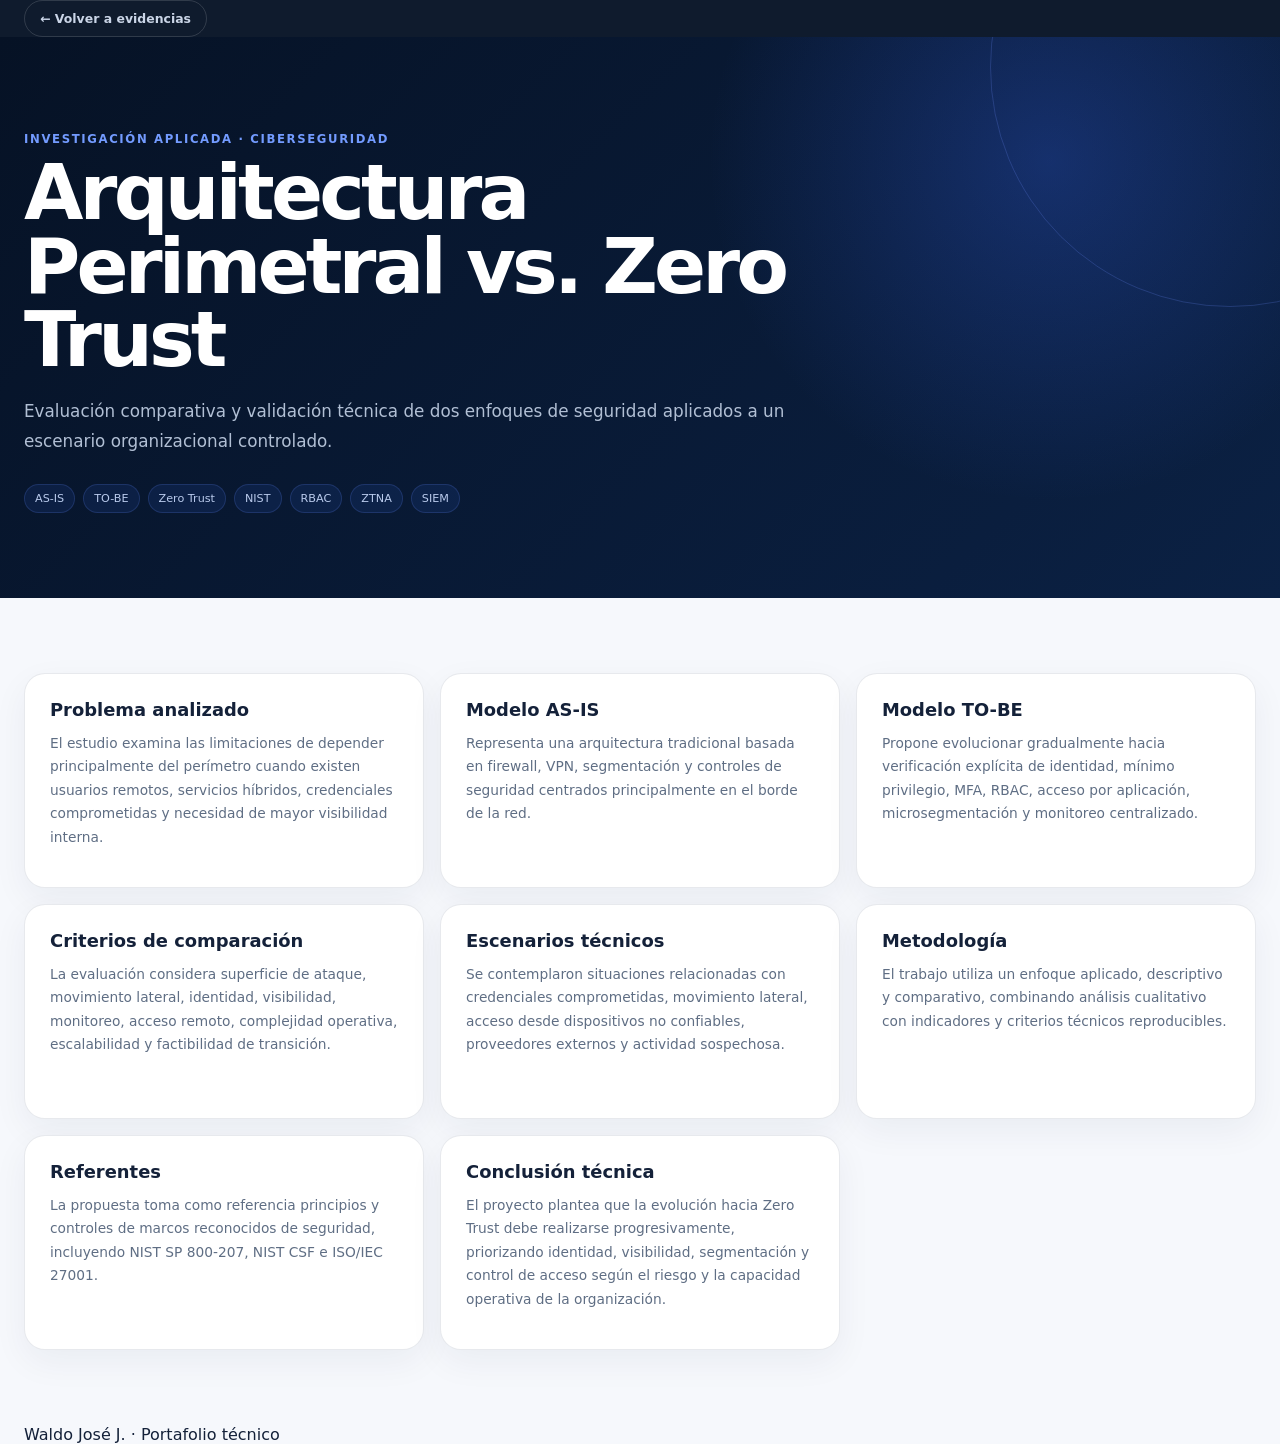
==== commit 3bc32c06: "Apply redesign system across full portfolio" ====
--- a/evidence/defensa.html
+++ b/evidence/defensa.html
@@ -5,17 +5,32 @@
 <meta name="viewport" content="width=device-width,initial-scale=1">
 <meta name="robots" content="index,follow">
 <title>Evaluación Perimetral vs Zero Trust | Waldo José J.</title>
-<link rel="stylesheet" href="../css/site.css">
-<link rel="stylesheet" href="../css/layout-final.css">
+
+  <link
+    rel="stylesheet"
+    href="../css/reset.css"
+  >
+
+  <link
+    rel="stylesheet"
+    href="../css/redesign.css"
+  >
+
 </head>
 
 <body class="evidence-detail-page">
 
+
 <header class="evidence-detail-header">
-<div class="container">
-<a href="../index.html#evidencias">← Volver al portafolio</a>
-</div>
+  <div class="shell">
+
+    <a href="../index.html#evidencias">
+      ← Volver a evidencias
+    </a>
+
+  </div>
 </header>
+
 
 <main>
 
--- a/css/redesign.css
+++ b/css/redesign.css
@@ -0,0 +1,4299 @@
+
+/* =========================================================
+   WALDO JOSE J. - PORTFOLIO REDESIGN
+========================================================= */
+
+:root {
+    --navy: #061225;
+    --navy-2: #0a1b36;
+    --navy-3: #10264a;
+
+    --blue: #2e6cf6;
+    --blue-2: #5f83ff;
+    --blue-soft: #edf3ff;
+
+    --cyan: #18bfe8;
+    --green: #18b87a;
+    --purple: #7b55f5;
+    --orange: #ff8b27;
+
+    --ink: #142139;
+    --text: #5f6e84;
+    --muted: #8590a1;
+
+    --surface: #ffffff;
+    --surface-soft: #f6f8fc;
+    --surface-blue: #f7f9ff;
+
+    --border: rgba(22, 47, 83, .10);
+
+    --shadow:
+        0 22px 60px rgba(15, 38, 71, .08);
+
+    --shadow-soft:
+        0 12px 35px rgba(15, 38, 71, .055);
+
+    --radius-xl: 30px;
+    --radius-lg: 22px;
+    --radius-md: 16px;
+
+    --shell: 1380px;
+}
+
+
+* {
+    box-sizing: border-box;
+}
+
+
+html {
+    scroll-behavior: smooth;
+}
+
+
+body {
+    margin: 0;
+
+    background: #fff;
+
+    color: var(--ink);
+
+    font-family:
+        Inter,
+        system-ui,
+        -apple-system,
+        BlinkMacSystemFont,
+        "Segoe UI",
+        sans-serif;
+
+    overflow-x: hidden;
+}
+
+
+img {
+    max-width: 100%;
+}
+
+
+a {
+    color: inherit;
+}
+
+
+button,
+input,
+textarea,
+select {
+    font: inherit;
+}
+
+
+.shell {
+    width:
+        min(
+            calc(100% - 48px),
+            var(--shell)
+        );
+
+    margin-inline: auto;
+}
+
+
+.sr-only {
+    position: absolute;
+
+    width: 1px;
+    height: 1px;
+
+    padding: 0;
+    margin: -1px;
+
+    overflow: hidden;
+
+    clip: rect(0, 0, 0, 0);
+
+    white-space: nowrap;
+
+    border: 0;
+}
+
+
+/* =========================================================
+   NAVIGATION
+========================================================= */
+
+.topbar {
+    position: sticky;
+    top: 0;
+    z-index: 1000;
+
+    background:
+        rgba(6, 18, 37, .94);
+
+    border-bottom:
+        1px solid rgba(255,255,255,.07);
+
+    backdrop-filter:
+        blur(18px);
+}
+
+
+.nav-shell {
+    display: flex;
+
+    align-items: center;
+
+    justify-content: space-between;
+
+    min-height: 76px;
+
+    gap: 30px;
+}
+
+
+.brand {
+    display: inline-flex;
+
+    align-items: center;
+
+    gap: 12px;
+
+    color: #fff;
+
+    text-decoration: none;
+
+    font-weight: 800;
+
+    white-space: nowrap;
+}
+
+
+.brand-symbol {
+    display: grid;
+
+    place-items: center;
+
+    width: 39px;
+    height: 39px;
+
+    border-radius: 12px;
+
+    background:
+        linear-gradient(
+            135deg,
+            var(--blue),
+            #6f56ff
+        );
+
+    box-shadow:
+        0 8px 22px rgba(46,108,246,.28);
+
+    font-weight: 900;
+}
+
+
+.main-nav {
+    display: flex;
+
+    align-items: center;
+
+    gap: 30px;
+}
+
+
+.main-nav > a {
+    position: relative;
+
+    color:
+        rgba(255,255,255,.82);
+
+    text-decoration: none;
+
+    font-size: .88rem;
+
+    font-weight: 650;
+
+    transition:
+        color .2s ease;
+}
+
+
+.main-nav > a:not(.nav-cta)::after {
+    content: "";
+
+    position: absolute;
+
+    left: 0;
+    right: 0;
+    bottom: -9px;
+
+    width: 0;
+    height: 2px;
+
+    margin: auto;
+
+    border-radius: 10px;
+
+    background:
+        var(--blue-2);
+
+    transition:
+        width .2s ease;
+}
+
+
+.main-nav > a:hover {
+    color: #fff;
+}
+
+
+.main-nav > a:hover::after {
+    width: 100%;
+}
+
+
+.nav-cta {
+    padding:
+        11px
+        18px;
+
+    border-radius:
+        999px;
+
+    background:
+        linear-gradient(
+            135deg,
+            var(--blue),
+            #5957f6
+        );
+
+    color: #fff !important;
+
+    box-shadow:
+        0 8px 24px rgba(46,108,246,.22);
+}
+
+
+.menu-toggle {
+    display: none;
+
+    width: 44px;
+    height: 44px;
+
+    padding: 10px;
+
+    border: 0;
+
+    background: transparent;
+}
+
+
+.menu-toggle span:not(.sr-only) {
+    display: block;
+
+    width: 100%;
+    height: 2px;
+
+    margin: 5px 0;
+
+    border-radius: 99px;
+
+    background: #fff;
+}
+
+
+/* =========================================================
+   HERO
+========================================================= */
+
+.hero {
+    position: relative;
+
+    min-height:
+        760px;
+
+    padding:
+        86px
+        0
+        120px;
+
+    overflow: hidden;
+
+    background:
+        radial-gradient(
+            circle at 75% 25%,
+            rgba(36, 83, 220, .32),
+            transparent 28%
+        ),
+        radial-gradient(
+            circle at 15% 75%,
+            rgba(31, 117, 255, .12),
+            transparent 30%
+        ),
+        linear-gradient(
+            135deg,
+            #061225,
+            #071831 65%,
+            #0c2143
+        );
+
+    color: #fff;
+}
+
+
+.hero-grid-bg {
+    position: absolute;
+
+    inset: 0;
+
+    opacity: .11;
+
+    background-image:
+        linear-gradient(
+            rgba(255,255,255,.12) 1px,
+            transparent 1px
+        ),
+        linear-gradient(
+            90deg,
+            rgba(255,255,255,.12) 1px,
+            transparent 1px
+        );
+
+    background-size:
+        46px
+        46px;
+
+    mask-image:
+        linear-gradient(
+            to bottom,
+            rgba(0,0,0,.6),
+            transparent 85%
+        );
+}
+
+
+.hero-glow {
+    position: absolute;
+
+    border-radius: 50%;
+
+    filter:
+        blur(1px);
+
+    pointer-events: none;
+}
+
+
+.hero-glow-one {
+    width: 430px;
+    height: 430px;
+
+    right: 9%;
+    top: 10%;
+
+    border:
+        1px solid rgba(89,122,255,.22);
+}
+
+
+.hero-glow-two {
+    width: 540px;
+    height: 540px;
+
+    right: 4%;
+    top: 2%;
+
+    border:
+        1px solid rgba(89,122,255,.10);
+}
+
+
+.hero-layout {
+    position: relative;
+    z-index: 2;
+
+    display: grid;
+
+    grid-template-columns:
+        minmax(0, .95fr)
+        minmax(480px, .85fr);
+
+    align-items: center;
+
+    gap: 60px;
+}
+
+
+.hero-copy {
+    max-width: 730px;
+}
+
+
+.hero-badge {
+    display: inline-flex;
+
+    align-items: center;
+
+    gap: 9px;
+
+    margin-bottom: 29px;
+
+    padding:
+        9px
+        14px;
+
+    border:
+        1px solid rgba(94,132,255,.34);
+
+    border-radius:
+        999px;
+
+    background:
+        rgba(34,77,171,.15);
+
+    color:
+        #b9ccff;
+
+    font-size: .82rem;
+
+    font-weight: 700;
+}
+
+
+.badge-dot {
+    width: 8px;
+    height: 8px;
+
+    border-radius: 50%;
+
+    background:
+        #42db9c;
+
+    box-shadow:
+        0 0 0 5px rgba(66,219,156,.10);
+}
+
+
+.hero-kicker {
+    margin:
+        0
+        0
+        10px;
+
+    color:
+        #789bff;
+
+    font-size:
+        .76rem;
+
+    font-weight: 800;
+
+    letter-spacing:
+        .17em;
+}
+
+
+.hero h1 {
+    max-width: 700px;
+
+    margin:
+        0
+        0
+        24px;
+
+    font-size:
+        clamp(
+            3.5rem,
+            6vw,
+            6.4rem
+        );
+
+    line-height:
+        .93;
+
+    letter-spacing:
+        -.055em;
+}
+
+
+.hero h1 span {
+    display: block;
+
+    margin-top:
+        5px;
+
+    background:
+        linear-gradient(
+            90deg,
+            #6aa1ff,
+            #7681ff
+        );
+
+    -webkit-background-clip: text;
+    background-clip: text;
+
+    color: transparent;
+}
+
+
+.hero-profession {
+    max-width: 720px;
+
+    margin:
+        0
+        0
+        18px;
+
+    color:
+        #dce5f8;
+
+    font-size:
+        clamp(
+            1rem,
+            1.55vw,
+            1.23rem
+        );
+
+    line-height:
+        1.65;
+}
+
+
+.hero-profession strong {
+    color:
+        #72a0ff;
+}
+
+
+.hero-description {
+    max-width:
+        660px;
+
+    margin:
+        0;
+
+    color:
+        #aebbd0;
+
+    font-size:
+        1rem;
+
+    line-height:
+        1.78;
+}
+
+
+.hero-actions {
+    display: flex;
+
+    flex-wrap: wrap;
+
+    gap: 13px;
+
+    margin-top:
+        34px;
+}
+
+
+.btn {
+    display: inline-flex;
+
+    align-items: center;
+
+    justify-content: center;
+
+    gap: 12px;
+
+    min-height: 50px;
+
+    padding:
+        0
+        20px;
+
+    border: 0;
+
+    border-radius:
+        14px;
+
+    text-decoration: none;
+
+    font-weight:
+        750;
+
+    cursor: pointer;
+
+    transition:
+        transform .18s ease,
+        box-shadow .18s ease,
+        border-color .18s ease;
+}
+
+
+.btn:hover {
+    transform:
+        translateY(-2px);
+}
+
+
+.btn-primary {
+    background:
+        linear-gradient(
+            135deg,
+            #2469f3,
+            #4f56ef
+        );
+
+    color: #fff;
+
+    box-shadow:
+        0 13px 30px rgba(39,99,238,.28);
+}
+
+
+.btn-primary:hover {
+    box-shadow:
+        0 16px 38px rgba(39,99,238,.34);
+}
+
+
+.btn-ghost {
+    border:
+        1px solid rgba(255,255,255,.30);
+
+    background:
+        rgba(255,255,255,.035);
+
+    color: #fff;
+}
+
+
+.hero-mini-links {
+    display: flex;
+
+    flex-wrap: wrap;
+
+    gap: 24px;
+
+    margin-top:
+        28px;
+}
+
+
+.hero-mini-links a {
+    color:
+        #aab8ce;
+
+    text-decoration: none;
+
+    font-size:
+        .83rem;
+
+    font-weight:
+        650;
+}
+
+
+.hero-mini-links a:hover {
+    color: #fff;
+}
+
+
+/* portrait */
+
+.hero-visual {
+    position: relative;
+
+    min-height:
+        585px;
+}
+
+
+.portrait-frame {
+    position: absolute;
+
+    right: 5%;
+    bottom: -20px;
+
+    width:
+        min(
+            470px,
+            85%
+        );
+
+    height:
+        570px;
+}
+
+
+.portrait-glow {
+    position: absolute;
+
+    width: 390px;
+    height: 390px;
+
+    left: 50%;
+    top: 48%;
+
+    transform:
+        translate(-50%, -50%);
+
+    border-radius: 50%;
+
+    background:
+        radial-gradient(
+            circle,
+            rgba(57,108,255,.9),
+            rgba(33,75,190,.6) 48%,
+            transparent 69%
+        );
+
+    box-shadow:
+        0 0 0 35px rgba(48,91,230,.11),
+        0 0 0 65px rgba(48,91,230,.05);
+}
+
+
+.hero-photo {
+    position: absolute;
+
+    z-index: 3;
+
+    left: 50%;
+    bottom: 0;
+
+    transform:
+        translateX(-50%);
+
+    width:
+        100%;
+
+    height:
+        100%;
+
+    object-fit:
+        cover;
+
+    object-position:
+        center top;
+
+    border-radius:
+        230px
+        230px
+        40px
+        40px;
+
+    filter:
+        drop-shadow(
+            0 24px 34px rgba(0,0,0,.28)
+        );
+}
+
+
+.portrait-orbit {
+    position: absolute;
+
+    border:
+        1px solid rgba(98,130,255,.33);
+
+    border-radius: 50%;
+}
+
+
+.orbit-one {
+    width: 420px;
+    height: 420px;
+
+    right: 0;
+    top: 65px;
+}
+
+
+.orbit-two {
+    width: 520px;
+    height: 520px;
+
+    right: -50px;
+    top: 15px;
+
+    opacity: .55;
+}
+
+
+.floating-code,
+.floating-shield {
+    position: absolute;
+    z-index: 10;
+
+    display: grid;
+
+    place-items: center;
+
+    width: 64px;
+    height: 64px;
+
+    border:
+        1px solid rgba(113,143,255,.42);
+
+    border-radius:
+        16px;
+
+    background:
+        rgba(16,43,95,.68);
+
+    box-shadow:
+        0 18px 40px rgba(0,0,0,.15);
+
+    backdrop-filter:
+        blur(12px);
+
+    color:
+        #72a0ff;
+
+    font-size:
+        1.45rem;
+
+    font-weight: 800;
+}
+
+
+.floating-code {
+    right: 0;
+    top: 100px;
+}
+
+
+.floating-shield {
+    left: 6%;
+    top: 290px;
+}
+
+
+.hero-floating-card {
+    position: absolute;
+    z-index: 12;
+
+    right: -3px;
+    bottom: 70px;
+
+    width: 190px;
+
+    padding:
+        18px;
+
+    border:
+        1px solid rgba(255,255,255,.22);
+
+    border-radius:
+        17px;
+
+    background:
+        rgba(24,49,98,.72);
+
+    box-shadow:
+        0 18px 50px rgba(0,0,0,.20);
+
+    backdrop-filter:
+        blur(16px);
+}
+
+
+.hero-floating-card span,
+.hero-floating-card small {
+    display: block;
+
+    color:
+        #adbbd3;
+
+    font-size:
+        .72rem;
+}
+
+
+.hero-floating-card strong {
+    display: block;
+
+    margin:
+        5px
+        0;
+
+    color: #fff;
+
+    font-size:
+        1.1rem;
+}
+
+
+.hero-wave {
+    position: absolute;
+
+    left: -5%;
+    right: -5%;
+    bottom: -90px;
+
+    height: 170px;
+
+    border-radius:
+        50% 50% 0 0 / 70% 70% 0 0;
+
+    background: #fff;
+}
+
+
+/* =========================================================
+   SECTIONS
+========================================================= */
+
+.section {
+    position: relative;
+
+    padding:
+        92px
+        0;
+}
+
+
+.section-soft {
+    background:
+        var(--surface-soft);
+}
+
+
+.section-heading {
+    display: flex;
+
+    align-items: flex-end;
+
+    justify-content: space-between;
+
+    gap: 40px;
+
+    margin-bottom:
+        38px;
+}
+
+
+.section-heading > div {
+    max-width:
+        820px;
+}
+
+
+.section-heading > p {
+    max-width:
+        480px;
+
+    margin: 0;
+
+    color:
+        var(--text);
+
+    line-height:
+        1.7;
+}
+
+
+.eyebrow {
+    margin:
+        0
+        0
+        10px;
+
+    color:
+        var(--blue);
+
+    font-size:
+        .73rem;
+
+    font-weight:
+        850;
+
+    letter-spacing:
+        .14em;
+
+    text-transform:
+        uppercase;
+}
+
+
+.section-heading h2,
+.profile-copy h2,
+.contact-copy h2 {
+    margin:
+        0;
+
+    color:
+        var(--ink);
+
+    font-size:
+        clamp(
+            2.25rem,
+            4vw,
+            4.2rem
+        );
+
+    line-height:
+        1.01;
+
+    letter-spacing:
+        -.04em;
+}
+
+
+/* =========================================================
+   PROFILE
+========================================================= */
+
+.profile-section {
+    padding-top:
+        56px;
+}
+
+
+.profile-showcase {
+    display: grid;
+
+    grid-template-columns:
+        220px
+        minmax(0, 1fr)
+        minmax(390px, .72fr);
+
+    gap:
+        34px;
+
+    align-items: center;
+
+    padding:
+        34px;
+
+    border:
+        1px solid var(--border);
+
+    border-radius:
+        var(--radius-xl);
+
+    background:
+        linear-gradient(
+            135deg,
+            #fff,
+            #fbfcff
+        );
+
+    box-shadow:
+        var(--shadow);
+}
+
+
+.profile-photo-column {
+    min-width: 0;
+}
+
+
+.section-photo-wrap {
+    overflow: hidden;
+
+    border-radius:
+        23px;
+
+    background:
+        var(--blue-soft);
+}
+
+
+.section-photo {
+    display: block;
+
+    width: 100%;
+    height: 315px;
+
+    object-fit:
+        cover;
+
+    object-position:
+        center top;
+}
+
+
+.profile-location {
+    display: flex;
+
+    align-items: center;
+
+    gap: 8px;
+
+    margin-top:
+        15px;
+
+    color:
+        var(--text);
+
+    font-size:
+        .76rem;
+}
+
+
+.profile-location span {
+    color:
+        var(--green);
+}
+
+
+.profile-copy h2 {
+    max-width:
+        620px;
+
+    margin-bottom:
+        22px;
+
+    font-size:
+        clamp(
+            2rem,
+            3vw,
+            3.5rem
+        );
+}
+
+
+.profile-copy h2 span {
+    color:
+        var(--blue);
+}
+
+
+.profile-copy > p:not(.eyebrow) {
+    max-width:
+        760px;
+
+    margin:
+        0
+        0
+        14px;
+
+    color:
+        var(--text);
+
+    font-size:
+        .98rem;
+
+    line-height:
+        1.72;
+}
+
+
+.profile-tags {
+    display: flex;
+
+    flex-wrap: wrap;
+
+    gap: 7px;
+
+    margin-top:
+        22px;
+}
+
+
+.profile-tags span,
+.panel-chips span {
+    padding:
+        7px
+        10px;
+
+    border-radius:
+        999px;
+
+    background:
+        var(--blue-soft);
+
+    color:
+        #4267ac;
+
+    font-size:
+        .72rem;
+
+    font-weight:
+        650;
+}
+
+
+.academic-stats {
+    display: grid;
+
+    grid-template-columns:
+        repeat(
+            2,
+            minmax(0, 1fr)
+        );
+
+    gap:
+        13px;
+}
+
+
+.stat-card {
+    min-height:
+        165px;
+
+    padding:
+        18px;
+
+    border:
+        1px solid var(--border);
+
+    border-radius:
+        17px;
+
+    background:
+        #fff;
+
+    box-shadow:
+        var(--shadow-soft);
+}
+
+
+.stat-icon {
+    display: grid;
+
+    place-items: center;
+
+    width: 38px;
+    height: 38px;
+
+    margin-bottom:
+        13px;
+
+    border-radius:
+        12px;
+
+    background:
+        var(--blue-soft);
+
+    color:
+        var(--blue);
+
+    font-weight:
+        800;
+}
+
+
+.stat-card strong,
+.stat-card span,
+.stat-card small {
+    display: block;
+}
+
+
+.stat-card strong {
+    margin-bottom:
+        5px;
+
+    color:
+        var(--blue);
+
+    font-size:
+        1.55rem;
+}
+
+
+.stat-card span {
+    margin-bottom:
+        7px;
+
+    color:
+        var(--ink);
+
+    font-size:
+        .8rem;
+
+    font-weight:
+        800;
+}
+
+
+.stat-card small {
+    color:
+        var(--muted);
+
+    line-height:
+        1.45;
+}
+
+
+/* =========================================================
+   SERVICES
+========================================================= */
+
+.services-grid {
+    display: grid;
+
+    grid-template-columns:
+        repeat(
+            4,
+            minmax(0, 1fr)
+        );
+
+    gap:
+        16px;
+}
+
+
+.service-card {
+    position: relative;
+
+    min-height:
+        315px;
+
+    padding:
+        25px;
+
+    overflow: hidden;
+
+    border:
+        1px solid var(--border);
+
+    border-radius:
+        var(--radius-lg);
+
+    background:
+        #fff;
+
+    box-shadow:
+        var(--shadow-soft);
+
+    transition:
+        transform .2s ease,
+        box-shadow .2s ease;
+}
+
+
+.service-card:hover {
+    transform:
+        translateY(-5px);
+
+    box-shadow:
+        var(--shadow);
+}
+
+
+.service-card::before {
+    content: "";
+
+    position: absolute;
+
+    top: -80px;
+    right: -80px;
+
+    width: 180px;
+    height: 180px;
+
+    border-radius: 50%;
+
+    opacity: .09;
+}
+
+
+.service-blue::before {
+    background:
+        var(--blue);
+}
+
+.service-green::before {
+    background:
+        var(--green);
+}
+
+.service-purple::before {
+    background:
+        var(--purple);
+}
+
+.service-orange::before {
+    background:
+        var(--orange);
+}
+
+
+.service-icon {
+    display: grid;
+
+    place-items: center;
+
+    width: 50px;
+    height: 50px;
+
+    margin-bottom:
+        24px;
+
+    border-radius:
+        15px;
+
+    color: #fff;
+
+    font-size:
+        1.25rem;
+
+    font-weight:
+        800;
+
+    box-shadow:
+        0 11px 25px rgba(0,0,0,.11);
+}
+
+
+.service-blue .service-icon {
+    background:
+        linear-gradient(135deg, #1967ef, #2e94ff);
+}
+
+.service-green .service-icon {
+    background:
+        linear-gradient(135deg, #0ea86b, #23d48b);
+}
+
+.service-purple .service-icon {
+    background:
+        linear-gradient(135deg, #6749ef, #985bf6);
+}
+
+.service-orange .service-icon {
+    background:
+        linear-gradient(135deg, #f27617, #ffa031);
+}
+
+
+.service-card h3 {
+    margin:
+        0
+        0
+        12px;
+
+    font-size:
+        1.13rem;
+}
+
+
+.service-card > p {
+    min-height:
+        82px;
+
+    margin:
+        0;
+
+    color:
+        var(--text);
+
+    font-size:
+        .88rem;
+
+    line-height:
+        1.6;
+}
+
+
+.service-tags {
+    display: flex;
+
+    flex-wrap: wrap;
+
+    gap: 6px;
+
+    margin:
+        19px
+        0;
+}
+
+
+.service-tags span {
+    padding:
+        5px
+        8px;
+
+    border-radius:
+        999px;
+
+    background:
+        var(--surface-soft);
+
+    color:
+        var(--text);
+
+    font-size:
+        .67rem;
+}
+
+
+.service-card > a {
+    color:
+        var(--blue);
+
+    text-decoration: none;
+
+    font-size:
+        .8rem;
+
+    font-weight:
+        800;
+}
+
+
+/* =========================================================
+   TECHNOLOGIES
+========================================================= */
+
+.technologies-section {
+    padding-top:
+        78px;
+}
+
+
+.tech-grid {
+    display: grid;
+
+    grid-template-columns:
+        repeat(
+            7,
+            minmax(0, 1fr)
+        );
+
+    gap:
+        11px;
+}
+
+
+.tech-chip {
+    display: flex;
+
+    flex-direction: column;
+
+    align-items: center;
+
+    justify-content: center;
+
+    min-height:
+        94px;
+
+    padding:
+        13px;
+
+    text-align: center;
+
+    border:
+        1px solid var(--border);
+
+    border-radius:
+        15px;
+
+    background:
+        #fff;
+
+    box-shadow:
+        0 7px 24px rgba(18,42,78,.045);
+
+    transition:
+        transform .18s ease,
+        border-color .18s ease;
+}
+
+
+.tech-chip:hover {
+    transform:
+        translateY(-3px);
+
+    border-color:
+        rgba(46,108,246,.28);
+}
+
+
+.tech-chip strong {
+    margin-bottom:
+        5px;
+
+    color:
+        var(--ink);
+
+    font-size:
+        .82rem;
+}
+
+
+.tech-chip span {
+    color:
+        var(--muted);
+
+    font-size:
+        .65rem;
+}
+
+
+/* =========================================================
+   PROJECTS
+========================================================= */
+
+.projects-section {
+    background:
+        #f7f9fd;
+}
+
+
+.projects-grid {
+    display: grid;
+
+    grid-template-columns:
+        repeat(
+            3,
+            minmax(0, 1fr)
+        );
+
+    gap:
+        18px;
+}
+
+
+.project-card {
+    position: relative;
+
+    display: block;
+
+    min-height:
+        345px;
+
+    overflow: hidden;
+
+    border-radius:
+        22px;
+
+    background:
+        var(--navy);
+
+    text-decoration: none;
+
+    box-shadow:
+        var(--shadow-soft);
+
+    transition:
+        transform .22s ease,
+        box-shadow .22s ease;
+}
+
+
+.project-card:hover {
+    transform:
+        translateY(-5px);
+
+    box-shadow:
+        0 24px 55px rgba(12,32,62,.18);
+}
+
+
+.project-image {
+    position: absolute;
+
+    inset: 0;
+
+    background-size:
+        cover;
+
+    background-position:
+        center;
+
+    transform:
+        scale(1.02);
+
+    transition:
+        transform .35s ease;
+}
+
+
+.project-card:hover .project-image {
+    transform:
+        scale(1.06);
+}
+
+
+.project-overlay {
+    position: absolute;
+
+    inset: 0;
+
+    background:
+        linear-gradient(
+            to top,
+            rgba(4,13,29,.98) 4%,
+            rgba(7,20,43,.85) 48%,
+            rgba(7,18,39,.36)
+        );
+}
+
+
+.project-number {
+    position: absolute;
+
+    right: 20px;
+    top: 17px;
+    z-index: 4;
+
+    color:
+        rgba(255,255,255,.72);
+
+    font-size:
+        .8rem;
+
+    font-weight:
+        700;
+}
+
+
+.project-content {
+    position: absolute;
+    z-index: 5;
+
+    left: 23px;
+    right: 23px;
+    bottom: 22px;
+}
+
+
+.project-type {
+    margin:
+        0
+        0
+        8px;
+
+    color:
+        #78a0ff;
+
+    font-size:
+        .67rem;
+
+    font-weight:
+        800;
+
+    letter-spacing:
+        .11em;
+}
+
+
+.project-content h3 {
+    margin:
+        0
+        0
+        9px;
+
+    color: #fff;
+
+    font-size:
+        1.25rem;
+}
+
+
+.project-content > p:not(.project-type) {
+    max-width:
+        420px;
+
+    margin:
+        0;
+
+    color:
+        #b9c4d6;
+
+    font-size:
+        .82rem;
+
+    line-height:
+        1.55;
+}
+
+
+.project-tags {
+    display: flex;
+
+    flex-wrap: wrap;
+
+    gap: 6px;
+
+    margin:
+        14px
+        0;
+}
+
+
+.project-tags span {
+    padding:
+        5px
+        8px;
+
+    border:
+        1px solid rgba(113,145,255,.22);
+
+    border-radius:
+        999px;
+
+    background:
+        rgba(46,108,246,.14);
+
+    color:
+        #b7c8ff;
+
+    font-size:
+        .64rem;
+}
+
+
+.project-content > strong {
+    color:
+        #7ba3ff;
+
+    font-size:
+        .75rem;
+}
+
+
+/* =========================================================
+   EDUCATION
+========================================================= */
+
+.education-grid {
+    display: grid;
+
+    grid-template-columns:
+        .82fr
+        1.18fr;
+
+    gap:
+        18px;
+
+    margin-bottom:
+        50px;
+}
+
+
+.university-panel,
+.specialty-panel {
+    padding:
+        28px;
+
+    border:
+        1px solid var(--border);
+
+    border-radius:
+        var(--radius-xl);
+
+    background:
+        #fff;
+
+    box-shadow:
+        var(--shadow-soft);
+}
+
+
+.university-panel {
+    display: grid;
+
+    grid-template-columns:
+        180px
+        minmax(0, 1fr);
+
+    gap:
+        27px;
+
+    align-items: center;
+}
+
+
+.university-logo-box {
+    display: grid;
+
+    place-items: center;
+
+    min-height:
+        210px;
+
+    padding:
+        18px;
+
+    border-radius:
+        22px;
+
+    background:
+        var(--surface-blue);
+}
+
+
+.university-logo-box img {
+    width:
+        min(
+            150px,
+            100%
+        );
+
+    height: auto;
+
+    object-fit: contain;
+}
+
+
+.university-panel h3,
+.specialty-panel h3 {
+    margin:
+        0
+        0
+        13px;
+
+    font-size:
+        clamp(
+            1.5rem,
+            2.5vw,
+            2.3rem
+        );
+
+    line-height:
+        1.08;
+}
+
+
+.university-panel > div:last-child > p:not(.eyebrow) {
+    margin:
+        0;
+
+    color:
+        var(--text);
+
+    line-height:
+        1.7;
+}
+
+
+.panel-chips {
+    display: flex;
+
+    flex-wrap: wrap;
+
+    gap: 7px;
+
+    margin-top:
+        20px;
+}
+
+
+.module-grid {
+    display: grid;
+
+    grid-template-columns:
+        repeat(
+            2,
+            minmax(0, 1fr)
+        );
+
+    gap:
+        11px;
+
+    margin-top:
+        22px;
+}
+
+
+.module-grid > div {
+    position: relative;
+
+    min-height:
+        108px;
+
+    padding:
+        16px
+        64px
+        16px
+        16px;
+
+    border:
+        1px solid var(--border);
+
+    border-radius:
+        16px;
+
+    background:
+        var(--surface-blue);
+}
+
+
+.module-grid span,
+.module-grid strong {
+    display: block;
+}
+
+
+.module-grid span {
+    margin-bottom:
+        7px;
+
+    color:
+        var(--blue);
+
+    font-size:
+        .65rem;
+
+    font-weight:
+        800;
+
+    letter-spacing:
+        .09em;
+
+    text-transform:
+        uppercase;
+}
+
+
+.module-grid strong {
+    font-size:
+        .8rem;
+
+    line-height:
+        1.42;
+}
+
+
+.module-grid b {
+    position: absolute;
+
+    right: 14px;
+    top: 14px;
+
+    display: grid;
+
+    place-items: center;
+
+    width: 44px;
+    height: 38px;
+
+    border-radius:
+        12px;
+
+    background:
+        #fff;
+
+    color:
+        var(--blue);
+
+    font-size:
+        .88rem;
+}
+
+
+.timeline {
+    display: grid;
+
+    grid-template-columns:
+        repeat(
+            6,
+            minmax(0, 1fr)
+        );
+
+    gap: 0;
+
+    border:
+        1px solid var(--border);
+
+    border-radius:
+        22px;
+
+    overflow: hidden;
+
+    background:
+        #fff;
+}
+
+
+.timeline article {
+    position: relative;
+
+    min-height:
+        190px;
+
+    padding:
+        22px;
+
+    border-right:
+        1px solid var(--border);
+}
+
+
+.timeline article:last-child {
+    border-right: 0;
+}
+
+
+.timeline article::before {
+    content: "";
+
+    position: absolute;
+
+    top: 0;
+    left: 22px;
+
+    width: 32px;
+    height: 3px;
+
+    border-radius:
+        0 0 5px 5px;
+
+    background:
+        #dce5f6;
+}
+
+
+.timeline-current::before {
+    background:
+        var(--blue) !important;
+}
+
+
+.timeline article > span {
+    display: block;
+
+    margin-bottom:
+        29px;
+
+    color:
+        var(--blue);
+
+    font-size:
+        1.12rem;
+
+    font-weight:
+        850;
+}
+
+
+.timeline h3 {
+    margin:
+        0
+        0
+        8px;
+
+    font-size:
+        .88rem;
+}
+
+
+.timeline p {
+    margin: 0;
+
+    color:
+        var(--muted);
+
+    font-size:
+        .73rem;
+
+    line-height:
+        1.55;
+}
+
+
+/* =========================================================
+   EVIDENCE
+========================================================= */
+
+.evidence-section {
+    background:
+        var(--surface-soft);
+}
+
+
+.evidence-grid {
+    display: grid;
+
+    grid-template-columns:
+        repeat(
+            3,
+            minmax(0, 1fr)
+        );
+
+    gap:
+        16px;
+}
+
+
+.evidence-card {
+    position: relative;
+
+    display: block;
+
+    min-height:
+        300px;
+
+    padding:
+        25px;
+
+    border:
+        1px solid var(--border);
+
+    border-radius:
+        22px;
+
+    background:
+        #fff;
+
+    text-decoration: none;
+
+    box-shadow:
+        var(--shadow-soft);
+
+    transition:
+        transform .2s ease,
+        border-color .2s ease;
+}
+
+
+.evidence-card:hover {
+    transform:
+        translateY(-4px);
+
+    border-color:
+        rgba(46,108,246,.25);
+}
+
+
+.evidence-number {
+    position: absolute;
+
+    right: 20px;
+    top: 18px;
+
+    color:
+        #a1adbe;
+
+    font-size:
+        .72rem;
+}
+
+
+.evidence-icon {
+    display: grid;
+
+    place-items: center;
+
+    width: 49px;
+    height: 49px;
+
+    margin-bottom:
+        25px;
+
+    border-radius:
+        15px;
+
+    background:
+        var(--blue-soft);
+
+    color:
+        var(--blue);
+
+    font-size:
+        1.2rem;
+}
+
+
+.evidence-card h3 {
+    margin:
+        0
+        0
+        10px;
+
+    font-size:
+        1.25rem;
+}
+
+
+.evidence-card > p:not(.eyebrow) {
+    margin: 0;
+
+    color:
+        var(--text);
+
+    line-height:
+        1.62;
+}
+
+
+.evidence-tags {
+    display: flex;
+
+    gap: 6px;
+
+    flex-wrap: wrap;
+
+    margin:
+        20px
+        0;
+}
+
+
+.evidence-tags span {
+    padding:
+        6px
+        9px;
+
+    border-radius:
+        999px;
+
+    background:
+        var(--blue-soft);
+
+    color:
+        #4267ac;
+
+    font-size:
+        .68rem;
+}
+
+
+.evidence-card > strong {
+    color:
+        var(--blue);
+
+    font-size:
+        .78rem;
+}
+
+
+/* =========================================================
+   CONTACT
+========================================================= */
+
+.contact-section {
+    overflow: hidden;
+
+    background:
+        linear-gradient(
+            135deg,
+            #07142b,
+            #0b2044
+        );
+
+    color: #fff;
+}
+
+
+.contact-section::before {
+    content: "";
+
+    position: absolute;
+
+    width: 520px;
+    height: 520px;
+
+    right: -180px;
+    top: -180px;
+
+    border-radius: 50%;
+
+    background:
+        radial-gradient(
+            circle,
+            rgba(46,108,246,.30),
+            transparent 68%
+        );
+}
+
+
+.contact-grid {
+    position: relative;
+    z-index: 2;
+
+    display: grid;
+
+    grid-template-columns:
+        .75fr
+        1.25fr;
+
+    gap:
+        75px;
+
+    align-items: start;
+}
+
+
+.contact-copy .eyebrow {
+    color:
+        #759dff;
+}
+
+
+.contact-copy h2 {
+    max-width:
+        500px;
+
+    color: #fff;
+}
+
+
+.contact-copy > p:not(.eyebrow) {
+    max-width:
+        500px;
+
+    margin:
+        20px
+        0
+        28px;
+
+    color:
+        #adbbd0;
+
+    line-height:
+        1.7;
+}
+
+
+.contact-points {
+    display: grid;
+
+    gap: 12px;
+}
+
+
+.contact-points > div {
+    display: flex;
+
+    align-items: center;
+
+    gap: 13px;
+}
+
+
+.contact-points span {
+    display: grid;
+
+    place-items: center;
+
+    width: 34px;
+    height: 34px;
+
+    flex: 0 0 auto;
+
+    border-radius:
+        10px;
+
+    background:
+        rgba(75,116,239,.18);
+
+    color:
+        #7da2ff;
+
+    font-size:
+        .68rem;
+
+    font-weight:
+        800;
+}
+
+
+.contact-points p {
+    margin: 0;
+
+    color:
+        #c0cade;
+
+    font-size:
+        .86rem;
+}
+
+
+.contact-form {
+    padding:
+        30px;
+
+    border:
+        1px solid rgba(255,255,255,.12);
+
+    border-radius:
+        24px;
+
+    background:
+        rgba(255,255,255,.065);
+
+    backdrop-filter:
+        blur(16px);
+
+    box-shadow:
+        0 25px 60px rgba(0,0,0,.16);
+}
+
+
+.form-row {
+    display: grid;
+
+    grid-template-columns:
+        repeat(
+            2,
+            minmax(0, 1fr)
+        );
+
+    gap:
+        14px;
+}
+
+
+.contact-form label {
+    display: block;
+
+    margin-bottom:
+        15px;
+
+    color:
+        #cbd6e8;
+
+    font-size:
+        .76rem;
+
+    font-weight:
+        700;
+}
+
+
+.contact-form input,
+.contact-form select,
+.contact-form textarea {
+    display: block;
+
+    width: 100%;
+
+    margin-top:
+        8px;
+
+    padding:
+        13px
+        14px;
+
+    border:
+        1px solid rgba(255,255,255,.13);
+
+    border-radius:
+        12px;
+
+    outline: 0;
+
+    background:
+        rgba(5,17,37,.55);
+
+    color: #fff;
+
+    transition:
+        border-color .18s ease,
+        box-shadow .18s ease;
+}
+
+
+.contact-form select {
+    appearance: auto;
+}
+
+
+.contact-form option {
+    color: #111;
+
+    background: #fff;
+}
+
+
+.contact-form textarea {
+    min-height:
+        145px;
+
+    resize: vertical;
+}
+
+
+.contact-form input:focus,
+.contact-form select:focus,
+.contact-form textarea:focus {
+    border-color:
+        rgba(105,147,255,.75);
+
+    box-shadow:
+        0 0 0 4px rgba(57,104,240,.13);
+}
+
+
+.form-error {
+    display: block;
+
+    min-height:
+        16px;
+
+    margin-top:
+        4px;
+
+    color:
+        #ff9eaa;
+
+    font-size:
+        .67rem;
+}
+
+
+.form-submit {
+    width: 100%;
+
+    margin-top:
+        5px;
+}
+
+
+.form-status {
+    min-height:
+        22px;
+
+    margin:
+        12px
+        0
+        0;
+
+    text-align: center;
+
+    color:
+        #aebed7;
+
+    font-size:
+        .75rem;
+}
+
+
+/* =========================================================
+   FOOTER
+========================================================= */
+
+.footer {
+    padding:
+        35px
+        0;
+
+    background:
+        #050e1e;
+
+    color: #fff;
+}
+
+
+.footer-layout {
+    display: grid;
+
+    grid-template-columns:
+        1fr
+        auto
+        1fr;
+
+    align-items: center;
+
+    gap:
+        35px;
+}
+
+
+.footer-brand {
+    display: flex;
+
+    align-items: center;
+
+    gap: 10px;
+
+    font-weight:
+        800;
+}
+
+
+.footer-brand span {
+    display: grid;
+
+    place-items: center;
+
+    width: 34px;
+    height: 34px;
+
+    border-radius:
+        10px;
+
+    background:
+        var(--blue);
+}
+
+
+.footer-layout p {
+    margin:
+        8px
+        0
+        0;
+
+    color:
+        #7f8ea6;
+
+    font-size:
+        .72rem;
+}
+
+
+.footer-nav {
+    display: flex;
+
+    gap: 22px;
+}
+
+
+.footer a {
+    color:
+        #aebbd0;
+
+    text-decoration: none;
+
+    font-size:
+        .76rem;
+}
+
+
+.footer-end {
+    display: flex;
+
+    justify-content: flex-end;
+
+    align-items: center;
+
+    gap: 18px;
+
+    color:
+        #74839a;
+
+    font-size:
+        .72rem;
+}
+
+
+/* =========================================================
+   RESPONSIVE
+========================================================= */
+
+@media (max-width: 1180px) {
+
+    .hero-layout {
+        grid-template-columns:
+            1fr
+            minmax(400px, .72fr);
+    }
+
+    .profile-showcase {
+        grid-template-columns:
+            190px
+            minmax(0, 1fr);
+    }
+
+    .academic-stats {
+        grid-column:
+            1 / -1;
+
+        grid-template-columns:
+            repeat(
+                4,
+                minmax(0, 1fr)
+            );
+    }
+
+    .services-grid {
+        grid-template-columns:
+            repeat(
+                2,
+                minmax(0, 1fr)
+            );
+    }
+
+    .tech-grid {
+        grid-template-columns:
+            repeat(
+                5,
+                minmax(0, 1fr)
+            );
+    }
+
+    .timeline {
+        grid-template-columns:
+            repeat(
+                3,
+                minmax(0, 1fr)
+            );
+    }
+
+    .timeline article:nth-child(3) {
+        border-right: 0;
+    }
+
+    .timeline article {
+        border-bottom:
+            1px solid var(--border);
+    }
+
+}
+
+
+@media (max-width: 900px) {
+
+    .shell {
+        width:
+            min(
+                calc(100% - 32px),
+                var(--shell)
+            );
+    }
+
+    .menu-toggle {
+        display: block;
+    }
+
+    .main-nav {
+        position: absolute;
+
+        left: 16px;
+        right: 16px;
+        top: 70px;
+
+        display: none;
+
+        flex-direction: column;
+
+        align-items: stretch;
+
+        gap: 0;
+
+        padding: 12px;
+
+        border:
+            1px solid rgba(255,255,255,.1);
+
+        border-radius:
+            17px;
+
+        background:
+            rgba(7,18,37,.98);
+
+        box-shadow:
+            0 22px 50px rgba(0,0,0,.28);
+    }
+
+    .main-nav.is-open {
+        display: flex;
+    }
+
+    .main-nav > a {
+        padding:
+            13px
+            12px;
+    }
+
+    .nav-cta {
+        margin-top:
+            6px;
+
+        text-align: center;
+    }
+
+    .hero {
+        min-height: 0;
+
+        padding:
+            66px
+            0
+            90px;
+    }
+
+    .hero-layout {
+        grid-template-columns:
+            1fr;
+
+        gap: 25px;
+    }
+
+    .hero-copy {
+        max-width: none;
+    }
+
+    .hero h1 {
+        font-size:
+            clamp(
+                3.2rem,
+                12vw,
+                5.8rem
+            );
+    }
+
+    .hero-visual {
+        min-height:
+            520px;
+    }
+
+    .portrait-frame {
+        right: 50%;
+
+        transform:
+            translateX(50%);
+
+        width:
+            min(
+                450px,
+                85vw
+            );
+
+        height:
+            510px;
+    }
+
+    .floating-code {
+        right: 8%;
+    }
+
+    .floating-shield {
+        left: 8%;
+    }
+
+    .hero-floating-card {
+        right: 5%;
+    }
+
+    .profile-showcase {
+        grid-template-columns:
+            220px
+            1fr;
+    }
+
+    .academic-stats {
+        grid-template-columns:
+            repeat(
+                2,
+                minmax(0, 1fr)
+            );
+    }
+
+    .projects-grid,
+    .evidence-grid {
+        grid-template-columns:
+            repeat(
+                2,
+                minmax(0, 1fr)
+            );
+    }
+
+    .education-grid,
+    .contact-grid {
+        grid-template-columns:
+            1fr;
+    }
+
+    .timeline {
+        grid-template-columns:
+            repeat(
+                2,
+                minmax(0, 1fr)
+            );
+    }
+
+    .timeline article:nth-child(3) {
+        border-right:
+            1px solid var(--border);
+    }
+
+    .timeline article:nth-child(even) {
+        border-right: 0;
+    }
+
+    .footer-layout {
+        grid-template-columns:
+            1fr;
+
+        text-align: center;
+    }
+
+    .footer-nav,
+    .footer-end {
+        justify-content: center;
+    }
+
+    .footer-brand {
+        justify-content: center;
+    }
+
+}
+
+
+@media (max-width: 650px) {
+
+    .shell {
+        width:
+            min(
+                calc(100% - 24px),
+                var(--shell)
+            );
+    }
+
+    .nav-shell {
+        min-height:
+            66px;
+    }
+
+    .brand {
+        font-size:
+            .86rem;
+    }
+
+    .brand-symbol {
+        width: 35px;
+        height: 35px;
+    }
+
+    .hero {
+        padding-top:
+            45px;
+    }
+
+    .hero-badge {
+        margin-bottom:
+            22px;
+    }
+
+    .hero h1 {
+        font-size:
+            clamp(
+                3rem,
+                15vw,
+                4.5rem
+            );
+    }
+
+    .hero-profession {
+        font-size:
+            1rem;
+    }
+
+    .hero-actions {
+        display: grid;
+
+        grid-template-columns:
+            1fr;
+    }
+
+    .hero-mini-links {
+        gap:
+            13px;
+    }
+
+    .hero-visual {
+        min-height:
+            430px;
+    }
+
+    .portrait-frame {
+        height:
+            430px;
+
+        width:
+            min(
+                355px,
+                90vw
+            );
+    }
+
+    .portrait-glow {
+        width: 300px;
+        height: 300px;
+    }
+
+    .orbit-one {
+        width: 320px;
+        height: 320px;
+    }
+
+    .orbit-two {
+        width: 380px;
+        height: 380px;
+    }
+
+    .floating-code,
+    .floating-shield {
+        width: 49px;
+        height: 49px;
+
+        font-size:
+            1rem;
+    }
+
+    .floating-code {
+        top: 75px;
+    }
+
+    .floating-shield {
+        top: 250px;
+    }
+
+    .hero-floating-card {
+        width:
+            160px;
+
+        bottom:
+            30px;
+
+        padding:
+            14px;
+    }
+
+    .section {
+        padding:
+            68px
+            0;
+    }
+
+    .section-heading {
+        display: block;
+    }
+
+    .section-heading > p {
+        margin-top:
+            17px;
+    }
+
+    .profile-showcase {
+        display: block;
+
+        padding:
+            19px;
+    }
+
+    .profile-photo-column {
+        width:
+            min(
+                68%,
+                230px
+            );
+
+        margin:
+            0
+            auto
+            28px;
+    }
+
+    .section-photo {
+        height:
+            280px;
+    }
+
+    .profile-copy h2 {
+        font-size:
+            2.3rem;
+    }
+
+    .academic-stats {
+        grid-template-columns:
+            1fr;
+
+        margin-top:
+            27px;
+    }
+
+    .services-grid,
+    .projects-grid,
+    .evidence-grid {
+        grid-template-columns:
+            1fr;
+    }
+
+    .service-card {
+        min-height: 0;
+    }
+
+    .service-card > p {
+        min-height: 0;
+    }
+
+    .tech-grid {
+        grid-template-columns:
+            repeat(
+                2,
+                minmax(0, 1fr)
+            );
+    }
+
+    .project-card {
+        min-height:
+            325px;
+    }
+
+    .university-panel {
+        grid-template-columns:
+            1fr;
+    }
+
+    .university-logo-box {
+        min-height:
+            160px;
+    }
+
+    .university-logo-box img {
+        width:
+            130px;
+    }
+
+    .module-grid {
+        grid-template-columns:
+            1fr;
+    }
+
+    .timeline {
+        grid-template-columns:
+            1fr;
+    }
+
+    .timeline article,
+    .timeline article:nth-child(3),
+    .timeline article:nth-child(even) {
+        min-height: 0;
+
+        border-right: 0;
+    }
+
+    .timeline article > span {
+        margin-bottom:
+            15px;
+    }
+
+    .form-row {
+        grid-template-columns:
+            1fr;
+    }
+
+    .contact-form {
+        padding:
+            20px;
+    }
+
+    .footer-nav {
+        flex-wrap: wrap;
+    }
+
+    .footer-end {
+        flex-direction: column;
+
+        gap: 8px;
+    }
+
+}
+
+
+/* =========================================================
+   GLOBAL INNER PAGES
+========================================================= */
+
+.inner-page {
+    min-height: 100vh;
+
+    background:
+        #f6f8fc;
+}
+
+
+/* =========================================================
+   INNER HEADER
+========================================================= */
+
+.inner-header {
+    position: sticky;
+
+    top: 0;
+
+    z-index: 1000;
+
+    border-bottom:
+        1px solid rgba(255,255,255,.08);
+
+    background:
+        rgba(6,18,37,.96);
+
+    backdrop-filter:
+        blur(18px);
+}
+
+
+.inner-header-layout {
+    display: flex;
+
+    align-items: center;
+
+    justify-content: space-between;
+
+    min-height:
+        76px;
+
+    gap:
+        25px;
+}
+
+
+.inner-back {
+    display: inline-flex;
+
+    align-items: center;
+
+    gap:
+        9px;
+
+    padding:
+        10px
+        15px;
+
+    border:
+        1px solid rgba(255,255,255,.15);
+
+    border-radius:
+        999px;
+
+    color:
+        #c6d2e7;
+
+    text-decoration:
+        none;
+
+    font-size:
+        .78rem;
+
+    font-weight:
+        700;
+}
+
+
+.inner-back:hover {
+    border-color:
+        rgba(103,143,255,.55);
+
+    color:
+        #fff;
+}
+
+
+/* =========================================================
+   CASE STUDY HERO
+========================================================= */
+
+.case-study {
+    background:
+        #f6f8fc !important;
+}
+
+
+.case-study .case-hero {
+    position: relative;
+
+    overflow: hidden;
+
+    padding:
+        100px
+        0
+        90px !important;
+
+    background:
+        radial-gradient(
+            circle at 80% 20%,
+            rgba(54,101,242,.27),
+            transparent 31%
+        ),
+        linear-gradient(
+            135deg,
+            #061225,
+            #0b2144
+        );
+
+    color:
+        #fff;
+}
+
+
+.case-study .case-hero::after {
+    content: "";
+
+    position: absolute;
+
+    width: 490px;
+    height: 490px;
+
+    right: -170px;
+    top: -210px;
+
+    border:
+        1px solid rgba(112,143,255,.24);
+
+    border-radius:
+        50%;
+}
+
+
+.case-study .case-hero .container {
+    position:
+        relative;
+
+    z-index:
+        2;
+}
+
+
+.case-study .case-hero .eyebrow {
+    color:
+        #739bff !important;
+}
+
+
+.case-study .case-title {
+    max-width:
+        1000px;
+
+    margin:
+        0
+        0
+        22px;
+
+    color:
+        #fff !important;
+
+    font-size:
+        clamp(
+            3rem,
+            6vw,
+            6rem
+        ) !important;
+
+    line-height:
+        .96 !important;
+
+    letter-spacing:
+        -.05em;
+}
+
+
+.case-study .case-lead {
+    max-width:
+        820px;
+
+    margin:
+        0;
+
+    color:
+        #afbdd2 !important;
+
+    font-size:
+        clamp(
+            1rem,
+            1.6vw,
+            1.25rem
+        ) !important;
+
+    line-height:
+        1.7 !important;
+}
+
+
+.case-study .case-meta {
+    display:
+        flex;
+
+    flex-wrap:
+        wrap;
+
+    gap:
+        8px;
+
+    margin-top:
+        30px !important;
+}
+
+
+.case-study .case-meta span {
+    padding:
+        8px
+        11px !important;
+
+    border:
+        1px solid rgba(111,145,255,.19);
+
+    border-radius:
+        999px;
+
+    background:
+        rgba(50,91,199,.14);
+
+    color:
+        #b9c9eb !important;
+
+    font-size:
+        .71rem;
+}
+
+
+/* =========================================================
+   CASE STUDY SECTIONS
+========================================================= */
+
+.case-study > .section:not(.case-hero) {
+    padding:
+        76px
+        0 !important;
+
+    border:
+        0 !important;
+
+    background:
+        transparent !important;
+}
+
+
+.case-study > .section:nth-child(odd):not(.case-hero) {
+    background:
+        #fff !important;
+}
+
+
+.case-study .case-intro-grid {
+    display:
+        grid !important;
+
+    grid-template-columns:
+        minmax(230px, .48fr)
+        minmax(0, 1.52fr) !important;
+
+    gap:
+        55px !important;
+
+    align-items:
+        start;
+}
+
+
+.case-study .case-section-title {
+    position:
+        sticky;
+
+    top:
+        105px;
+
+    padding:
+        0 !important;
+}
+
+
+.case-study .case-section-title h2,
+.case-study .case-wide-header h2 {
+    margin:
+        7px
+        0
+        0 !important;
+
+    color:
+        var(--ink) !important;
+
+    font-size:
+        clamp(
+            2rem,
+            3.3vw,
+            3.4rem
+        ) !important;
+
+    line-height:
+        1.04 !important;
+
+    letter-spacing:
+        -.035em;
+}
+
+
+.case-study .case-prose {
+    padding:
+        28px !important;
+
+    border:
+        1px solid var(--border) !important;
+
+    border-radius:
+        22px !important;
+
+    background:
+        #fff !important;
+
+    box-shadow:
+        var(--shadow-soft) !important;
+}
+
+
+.case-study .case-prose p {
+    color:
+        var(--text) !important;
+
+    font-size:
+        .97rem !important;
+
+    line-height:
+        1.8 !important;
+}
+
+
+/* =========================================================
+   WIDE HEADINGS
+========================================================= */
+
+.case-wide-header {
+    max-width:
+        880px;
+
+    margin-bottom:
+        30px;
+}
+
+
+/* =========================================================
+   DECISIONS / RISKS
+========================================================= */
+
+.case-study .case-decision-grid {
+    display:
+        grid !important;
+
+    grid-template-columns:
+        repeat(
+            4,
+            minmax(0, 1fr)
+        ) !important;
+
+    gap:
+        15px !important;
+}
+
+
+.case-study .case-mini-card {
+    position:
+        relative;
+
+    min-height:
+        210px;
+
+    padding:
+        23px !important;
+
+    overflow:
+        hidden;
+
+    border:
+        1px solid var(--border) !important;
+
+    border-radius:
+        20px !important;
+
+    background:
+        #fff !important;
+
+    box-shadow:
+        var(--shadow-soft) !important;
+
+    transition:
+        transform .2s ease,
+        border-color .2s ease;
+}
+
+
+.case-study .case-mini-card:hover {
+    transform:
+        translateY(-4px);
+
+    border-color:
+        rgba(46,108,246,.25) !important;
+}
+
+
+.case-study .case-mini-card::before {
+    content:
+        "";
+
+    display:
+        block;
+
+    width:
+        34px;
+
+    height:
+        4px;
+
+    margin-bottom:
+        22px;
+
+    border-radius:
+        999px;
+
+    background:
+        linear-gradient(
+            90deg,
+            var(--blue),
+            var(--purple)
+        );
+}
+
+
+.case-study .case-mini-card h3 {
+    margin:
+        0
+        0
+        10px;
+
+    color:
+        var(--ink) !important;
+
+    font-size:
+        1rem;
+}
+
+
+.case-study .case-mini-card p {
+    margin:
+        0;
+
+    color:
+        var(--text) !important;
+
+    font-size:
+        .84rem;
+
+    line-height:
+        1.65;
+}
+
+
+/* =========================================================
+   ARCHITECTURE VISUAL
+========================================================= */
+
+.case-study .case-architecture {
+    padding:
+        18px !important;
+
+    overflow:
+        hidden;
+
+    border:
+        1px solid var(--border) !important;
+
+    border-radius:
+        25px !important;
+
+    background:
+        #fff !important;
+
+    box-shadow:
+        var(--shadow) !important;
+}
+
+
+.case-study .case-architecture img {
+    display:
+        block;
+
+    width:
+        100%;
+
+    border-radius:
+        17px;
+}
+
+
+/* =========================================================
+   TECHNOLOGIES
+========================================================= */
+
+.case-study .case-tech-stack {
+    display:
+        flex !important;
+
+    flex-wrap:
+        wrap;
+
+    gap:
+        9px !important;
+}
+
+
+.case-study .case-tech-stack span {
+    padding:
+        9px
+        13px !important;
+
+    border:
+        1px solid rgba(46,108,246,.11) !important;
+
+    border-radius:
+        999px !important;
+
+    background:
+        var(--blue-soft) !important;
+
+    color:
+        #4169b1 !important;
+
+    font-size:
+        .75rem;
+}
+
+
+/* =========================================================
+   EVIDENCE DETAIL PAGE
+========================================================= */
+
+.evidence-detail-page {
+    min-height:
+        100vh;
+
+    background:
+        #f6f8fc !important;
+}
+
+
+.evidence-detail-header {
+    position:
+        sticky;
+
+    top:
+        0;
+
+    z-index:
+        1000;
+
+    padding:
+        0 !important;
+
+    border:
+        0 !important;
+
+    background:
+        rgba(6,18,37,.96) !important;
+
+    backdrop-filter:
+        blur(18px);
+}
+
+
+.evidence-detail-header .container {
+    display:
+        flex;
+
+    align-items:
+        center;
+
+    min-height:
+        76px;
+}
+
+
+.evidence-detail-header a {
+    display:
+        inline-flex;
+
+    align-items:
+        center;
+
+    padding:
+        10px
+        15px;
+
+    border:
+        1px solid rgba(255,255,255,.14);
+
+    border-radius:
+        999px;
+
+    color:
+        #cad5e7 !important;
+
+    text-decoration:
+        none;
+
+    font-size:
+        .78rem;
+
+    font-weight:
+        700;
+}
+
+
+/* evidence hero */
+
+.evidence-detail-hero {
+    position:
+        relative;
+
+    overflow:
+        hidden;
+
+    padding:
+        95px
+        0
+        85px !important;
+
+    background:
+        radial-gradient(
+            circle at 82% 22%,
+            rgba(54,101,242,.28),
+            transparent 30%
+        ),
+        linear-gradient(
+            135deg,
+            #061225,
+            #0b2144
+        ) !important;
+}
+
+
+.evidence-detail-hero::after {
+    content:
+        "";
+
+    position:
+        absolute;
+
+    width:
+        480px;
+
+    height:
+        480px;
+
+    right:
+        -190px;
+
+    top:
+        -210px;
+
+    border:
+        1px solid rgba(109,143,255,.22);
+
+    border-radius:
+        50%;
+}
+
+
+.evidence-detail-hero .container {
+    position:
+        relative;
+
+    z-index:
+        2;
+}
+
+
+.evidence-detail-hero .eyebrow {
+    color:
+        #739bff !important;
+}
+
+
+.evidence-detail-hero h1 {
+    max-width:
+        900px;
+
+    margin:
+        0
+        0
+        20px;
+
+    color:
+        #fff !important;
+
+    font-size:
+        clamp(
+            3rem,
+            6vw,
+            5.8rem
+        ) !important;
+
+    line-height:
+        .96 !important;
+
+    letter-spacing:
+        -.05em;
+}
+
+
+.evidence-detail-lead {
+    max-width:
+        820px;
+
+    color:
+        #b1bfd4 !important;
+
+    font-size:
+        1.05rem !important;
+
+    line-height:
+        1.75 !important;
+}
+
+
+.evidence-detail-tags {
+    display:
+        flex;
+
+    flex-wrap:
+        wrap;
+
+    gap:
+        8px;
+
+    margin-top:
+        28px;
+}
+
+
+.evidence-detail-tags span {
+    padding:
+        7px
+        10px !important;
+
+    border:
+        1px solid rgba(104,140,255,.18);
+
+    border-radius:
+        999px;
+
+    background:
+        rgba(48,91,201,.14) !important;
+
+    color:
+        #b9caec !important;
+
+    font-size:
+        .7rem;
+}
+
+
+/* evidence content */
+
+.evidence-detail-content {
+    padding:
+        75px
+        0 !important;
+}
+
+
+.evidence-detail-grid {
+    display:
+        grid !important;
+
+    grid-template-columns:
+        repeat(
+            3,
+            minmax(0, 1fr)
+        ) !important;
+
+    gap:
+        16px !important;
+}
+
+
+.evidence-detail-grid article {
+    min-height:
+        215px;
+
+    padding:
+        25px !important;
+
+    border:
+        1px solid var(--border) !important;
+
+    border-radius:
+        21px !important;
+
+    background:
+        #fff !important;
+
+    box-shadow:
+        var(--shadow-soft) !important;
+
+    transition:
+        transform .2s ease,
+        border-color .2s ease;
+}
+
+
+.evidence-detail-grid article:hover {
+    transform:
+        translateY(-3px);
+
+    border-color:
+        rgba(46,108,246,.25) !important;
+}
+
+
+.evidence-detail-grid h2 {
+    margin:
+        0
+        0
+        12px;
+
+    color:
+        var(--ink) !important;
+
+    font-size:
+        1.12rem !important;
+}
+
+
+.evidence-detail-grid p {
+    margin:
+        0;
+
+    color:
+        var(--text) !important;
+
+    font-size:
+        .86rem;
+
+    line-height:
+        1.7;
+}
+
+
+/* =========================================================
+   INNER PAGE FOOTER
+========================================================= */
+
+.inner-footer {
+    padding:
+        30px
+        0;
+
+    background:
+        #050e1e;
+
+    color:
+        #8090a8;
+}
+
+
+.inner-footer .shell {
+    display:
+        flex;
+
+    align-items:
+        center;
+
+    justify-content:
+        space-between;
+
+    gap:
+        20px;
+}
+
+
+.inner-footer strong {
+    color:
+        #fff;
+}
+
+
+/* =========================================================
+   RESPONSIVE - INNER PAGES
+========================================================= */
+
+@media (max-width: 1050px) {
+
+    .case-study .case-decision-grid {
+        grid-template-columns:
+            repeat(
+                2,
+                minmax(0, 1fr)
+            ) !important;
+    }
+
+
+    .evidence-detail-grid {
+        grid-template-columns:
+            repeat(
+                2,
+                minmax(0, 1fr)
+            ) !important;
+    }
+
+}
+
+
+@media (max-width: 760px) {
+
+    .inner-header-layout {
+        min-height:
+            66px;
+    }
+
+
+    .case-study .case-hero,
+    .evidence-detail-hero {
+        padding:
+            65px
+            0
+            60px !important;
+    }
+
+
+    .case-study .case-intro-grid {
+        grid-template-columns:
+            1fr !important;
+
+        gap:
+            22px !important;
+    }
+
+
+    .case-study .case-section-title {
+        position:
+            static;
+    }
+
+
+    .case-study .case-decision-grid,
+    .evidence-detail-grid {
+        grid-template-columns:
+            1fr !important;
+    }
+
+
+    .case-study .case-mini-card,
+    .evidence-detail-grid article {
+        min-height:
+            0;
+    }
+
+
+    .inner-footer .shell {
+        flex-direction:
+            column;
+
+        text-align:
+            center;
+    }
+
+}
+
+
+/* compatibilidad con HTML técnico existente */
+
+.container {
+    width:
+        min(
+            calc(100% - 48px),
+            var(--shell)
+        );
+
+    margin-inline:
+        auto;
+}
+
+
+@media (max-width: 650px) {
+
+    .container {
+        width:
+            min(
+                calc(100% - 24px),
+                var(--shell)
+            );
+    }
+
+}
+
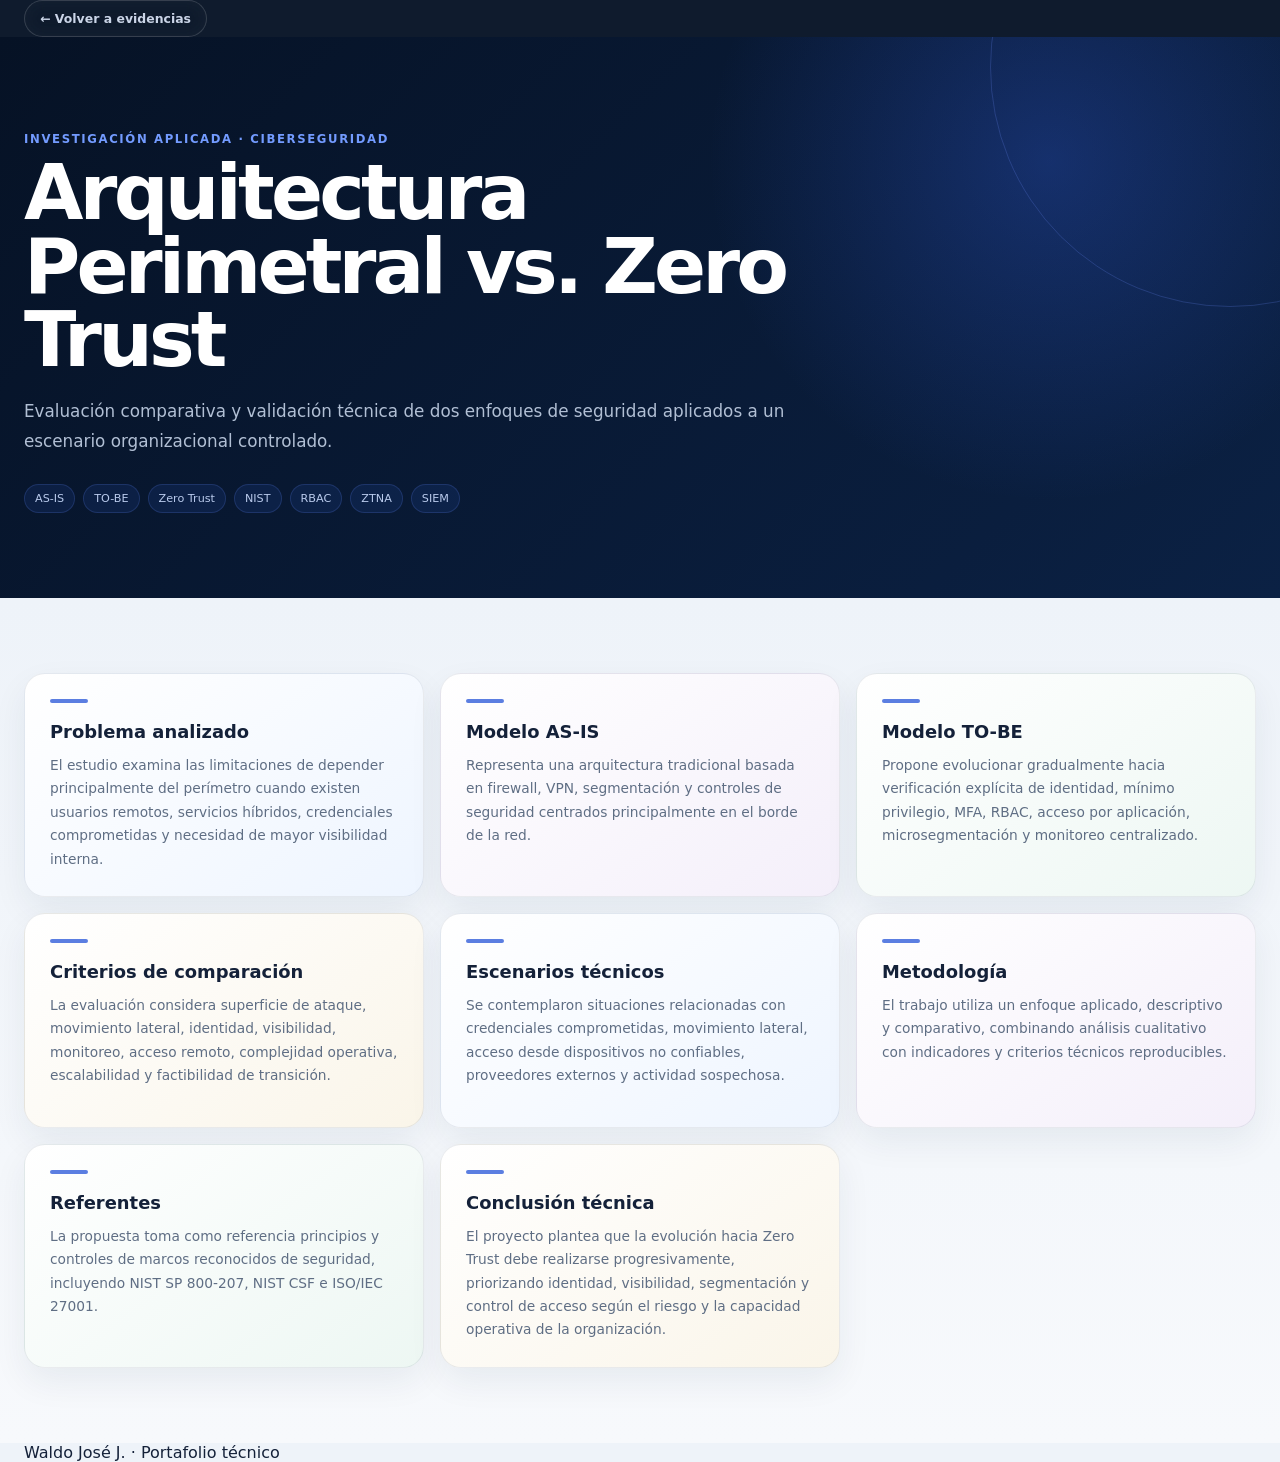
==== commit 871545f0: "Load unified visual system across all portfolio pages" ====
--- a/evidence/defensa.html
+++ b/evidence/defensa.html
@@ -15,6 +15,12 @@
     rel="stylesheet"
     href="../css/redesign.css"
   >
+
+
+    <link
+        rel="stylesheet"
+        href="../css/unified.css"
+    >
 
 </head>
 
--- a/css/redesign.css
+++ b/css/redesign.css
@@ -4297,3 +4297,383 @@
 
 }
 
+
+/* =========================================================
+   CREATIVE SERVICE CARDS V2
+   Inspiración visual: cyan / amarillo / magenta / verde
+========================================================= */
+
+.services-grid {
+    gap: 18px;
+}
+
+
+.service-card {
+    position: relative;
+
+    min-height: 330px;
+
+    padding: 29px;
+
+    overflow: hidden;
+
+    border: 0 !important;
+
+    color: #fff;
+
+    box-shadow:
+        0 18px 45px rgba(13, 31, 60, .12);
+
+    isolation: isolate;
+}
+
+
+/* textura oscura y profundidad */
+
+.service-card::after {
+    content: "";
+
+    position: absolute;
+
+    inset: 0;
+
+    z-index: -1;
+
+    background:
+        linear-gradient(
+            135deg,
+            rgba(255,255,255,.12),
+            transparent 38%,
+            rgba(0,0,0,.10)
+        );
+}
+
+
+.service-card::before {
+    content: "";
+
+    position: absolute;
+
+    z-index: -1;
+
+    width: 220px;
+    height: 220px;
+
+    right: -85px;
+    top: -90px;
+
+    border-radius: 50%;
+
+    background:
+        rgba(255,255,255,.15);
+
+    opacity: 1;
+}
+
+
+/* REDES - CYAN */
+
+.service-blue {
+    background:
+        linear-gradient(
+            135deg,
+            #08a9db,
+            #20c8e9
+        ) !important;
+}
+
+
+/* CIBERSEGURIDAD - AMARILLO */
+
+.service-green {
+    background:
+        linear-gradient(
+            135deg,
+            #f3ae18,
+            #ffc63d
+        ) !important;
+}
+
+
+/* DESARROLLO WEB - MAGENTA */
+
+.service-purple {
+    background:
+        linear-gradient(
+            135deg,
+            #d82a80,
+            #f34c9a
+        ) !important;
+}
+
+
+/* DISEÑO GRÁFICO - VERDE */
+
+.service-orange {
+    background:
+        linear-gradient(
+            135deg,
+            #19ad6f,
+            #2ed38b
+        ) !important;
+}
+
+
+/* ICONOS */
+
+.service-card .service-icon {
+    width: 58px;
+    height: 58px;
+
+    margin-bottom: 28px;
+
+    border:
+        1px solid rgba(255,255,255,.28);
+
+    background:
+        rgba(255,255,255,.18) !important;
+
+    color:
+        #fff;
+
+    backdrop-filter:
+        blur(8px);
+
+    box-shadow:
+        0 10px 26px rgba(0,0,0,.10);
+}
+
+
+/* texto */
+
+.service-card h3 {
+    color: #fff;
+
+    font-size:
+        1.3rem;
+
+    line-height:
+        1.15;
+}
+
+
+.service-card > p {
+    color:
+        rgba(255,255,255,.88) !important;
+
+    font-size:
+        .9rem;
+
+    line-height:
+        1.65;
+}
+
+
+/* tags */
+
+.service-card .service-tags span {
+    border:
+        1px solid rgba(255,255,255,.20);
+
+    background:
+        rgba(255,255,255,.16);
+
+    color:
+        #fff;
+}
+
+
+/* links */
+
+.service-card > a {
+    display: inline-flex;
+
+    align-items: center;
+
+    gap: 7px;
+
+    color:
+        #fff !important;
+
+    font-weight:
+        800;
+
+    text-decoration:
+        none;
+}
+
+
+.service-card:hover {
+    transform:
+        translateY(-6px)
+        scale(1.008);
+
+    box-shadow:
+        0 24px 56px rgba(13,31,60,.18);
+}
+
+
+
+/* =========================================================
+   TOOL CARDS WITH REAL LOGOS
+========================================================= */
+
+.tech-grid {
+    grid-template-columns:
+        repeat(
+            7,
+            minmax(0, 1fr)
+        );
+
+    gap: 14px;
+}
+
+
+.tech-chip {
+    min-height: 145px;
+
+    padding:
+        18px
+        12px;
+
+    border:
+        1px solid rgba(22,47,83,.08);
+
+    border-radius:
+        19px;
+
+    background:
+        linear-gradient(
+            145deg,
+            #ffffff,
+            #f9fbff
+        );
+
+    box-shadow:
+        0 10px 30px rgba(18,42,78,.055);
+}
+
+
+.tech-logo {
+    display: grid;
+
+    place-items: center;
+
+    width: 52px;
+    height: 52px;
+
+    margin-bottom: 13px;
+
+    border-radius:
+        15px;
+
+    background:
+        #f4f7fc;
+}
+
+
+.tech-logo img {
+    display: block;
+
+    width: 31px;
+    height: 31px;
+
+    object-fit: contain;
+}
+
+
+.tech-chip strong {
+    margin-bottom: 5px;
+
+    color:
+        #142139;
+
+    font-size:
+        .82rem;
+}
+
+
+.tech-chip span {
+    color:
+        #8390a4;
+
+    font-size:
+        .66rem;
+}
+
+
+.tech-chip:hover {
+    transform:
+        translateY(-5px);
+
+    border-color:
+        rgba(46,108,246,.22);
+
+    box-shadow:
+        0 17px 38px rgba(17,39,74,.10);
+}
+
+
+
+/* colores sutiles aleatorios para las fichas */
+
+.tech-chip:nth-child(4n + 1) .tech-logo {
+    background: #eaf8ff;
+}
+
+.tech-chip:nth-child(4n + 2) .tech-logo {
+    background: #fff8df;
+}
+
+.tech-chip:nth-child(4n + 3) .tech-logo {
+    background: #f7edff;
+}
+
+.tech-chip:nth-child(4n + 4) .tech-logo {
+    background: #eafaf3;
+}
+
+
+
+/* TABLET */
+
+@media (max-width: 1180px) {
+
+    .tech-grid {
+        grid-template-columns:
+            repeat(
+                5,
+                minmax(0, 1fr)
+            );
+    }
+
+}
+
+
+/* MOVIL */
+
+@media (max-width: 650px) {
+
+    .services-grid {
+        grid-template-columns:
+            1fr !important;
+    }
+
+    .service-card {
+        min-height: 285px;
+    }
+
+    .tech-grid {
+        grid-template-columns:
+            repeat(
+                2,
+                minmax(0, 1fr)
+            );
+    }
+
+    .tech-chip {
+        min-height: 132px;
+    }
+
+}
+
--- a/css/unified.css
+++ b/css/unified.css
@@ -0,0 +1,517 @@
+
+/* =========================================================
+   INNER PAGES COLOR SYSTEM V2
+   Proyectos y evidencias con continuidad visual
+========================================================= */
+
+
+/* =========================================================
+   BASE DE PAGINAS INTERNAS
+========================================================= */
+
+.inner-page,
+.case-study,
+.evidence-detail-page {
+    background:
+        #eef3f9 !important;
+}
+
+
+/* =========================================================
+   ALTERNANCIA REAL DE SECCIONES
+========================================================= */
+
+.case-study > .section:not(.case-hero) {
+    position: relative;
+
+    overflow: hidden;
+
+    border: 0 !important;
+}
+
+
+/* 1 */
+
+.case-study > .section:nth-of-type(2) {
+    background:
+        linear-gradient(
+            180deg,
+            #f1f5fb,
+            #eaf0f8
+        ) !important;
+}
+
+
+/* 2 */
+
+.case-study > .section:nth-of-type(3) {
+    background:
+        #ffffff !important;
+}
+
+
+/* 3 */
+
+.case-study > .section:nth-of-type(4) {
+    background:
+        linear-gradient(
+            180deg,
+            #edf3fa,
+            #f4f7fb
+        ) !important;
+}
+
+
+/* 4 */
+
+.case-study > .section:nth-of-type(5) {
+    background:
+        #ffffff !important;
+}
+
+
+/* 5 */
+
+.case-study > .section:nth-of-type(6) {
+    background:
+        linear-gradient(
+            180deg,
+            #f2f0fa,
+            #eef2f9
+        ) !important;
+}
+
+
+/* 6 */
+
+.case-study > .section:nth-of-type(7) {
+    background:
+        #ffffff !important;
+}
+
+
+/* 7 */
+
+.case-study > .section:nth-of-type(8) {
+    background:
+        linear-gradient(
+            180deg,
+            #edf5f4,
+            #f4f8f7
+        ) !important;
+}
+
+
+/* =========================================================
+   DECORACION DE CONTINUIDAD
+========================================================= */
+
+.case-study > .section:nth-of-type(2)::before,
+.case-study > .section:nth-of-type(4)::before,
+.case-study > .section:nth-of-type(6)::before,
+.case-study > .section:nth-of-type(8)::before {
+    content: "";
+
+    position: absolute;
+
+    width: 420px;
+    height: 420px;
+
+    right: -190px;
+    top: -160px;
+
+    border-radius: 50%;
+
+    pointer-events: none;
+
+    background:
+        radial-gradient(
+            circle,
+            rgba(72,119,232,.08),
+            transparent 68%
+        );
+}
+
+
+.case-study > .section:nth-of-type(6)::before {
+    background:
+        radial-gradient(
+            circle,
+            rgba(133,130,215,.09),
+            transparent 68%
+        );
+}
+
+
+.case-study > .section:nth-of-type(8)::before {
+    background:
+        radial-gradient(
+            circle,
+            rgba(114,186,148,.09),
+            transparent 68%
+        );
+}
+
+
+/* =========================================================
+   TITULOS INTERNOS CON ACENTO
+========================================================= */
+
+.case-section-title,
+.case-wide-header {
+    position: relative;
+}
+
+
+.case-section-title::before,
+.case-wide-header::before {
+    content: "";
+
+    display: block;
+
+    width: 42px;
+    height: 4px;
+
+    margin-bottom: 15px;
+
+    border-radius: 999px;
+
+    background:
+        linear-gradient(
+            90deg,
+            #4777e8,
+            #8582d7
+        );
+}
+
+
+/* =========================================================
+   PROBLEMA / OBJETIVO / ARQUITECTURA
+========================================================= */
+
+.case-prose {
+    position: relative;
+
+    overflow: hidden;
+
+    border:
+        1px solid
+        rgba(24,48,80,.09) !important;
+
+    background:
+        linear-gradient(
+            145deg,
+            #ffffff,
+            #f8fbff
+        ) !important;
+
+    box-shadow:
+        0 16px 38px
+        rgba(17,39,70,.07) !important;
+}
+
+
+.case-prose::after {
+    content: "";
+
+    position: absolute;
+
+    width: 120px;
+    height: 120px;
+
+    right: -50px;
+    bottom: -55px;
+
+    border-radius: 50%;
+
+    background:
+        rgba(71,119,232,.055);
+}
+
+
+/* =========================================================
+   RIESGOS / DECISIONES
+========================================================= */
+
+.case-decision-grid {
+    gap:
+        16px !important;
+}
+
+
+.case-mini-card {
+    position: relative;
+
+    overflow: hidden;
+
+    border-radius:
+        22px !important;
+
+    background:
+        linear-gradient(
+            145deg,
+            #ffffff,
+            #f8faff
+        ) !important;
+
+    box-shadow:
+        0 14px 34px
+        rgba(17,39,70,.065) !important;
+}
+
+
+.case-mini-card:nth-child(4n+1) {
+    background:
+        linear-gradient(
+            145deg,
+            #ffffff,
+            #eef5ff
+        ) !important;
+}
+
+
+.case-mini-card:nth-child(4n+2) {
+    background:
+        linear-gradient(
+            145deg,
+            #ffffff,
+            #f5f0fb
+        ) !important;
+}
+
+
+.case-mini-card:nth-child(4n+3) {
+    background:
+        linear-gradient(
+            145deg,
+            #ffffff,
+            #edf7f3
+        ) !important;
+}
+
+
+.case-mini-card:nth-child(4n+4) {
+    background:
+        linear-gradient(
+            145deg,
+            #ffffff,
+            #faf5e9
+        ) !important;
+}
+
+
+/* barra individual */
+
+.case-mini-card:nth-child(4n+1)::before {
+    background:
+        #5a7de2 !important;
+}
+
+.case-mini-card:nth-child(4n+2)::before {
+    background:
+        #8a78cf !important;
+}
+
+.case-mini-card:nth-child(4n+3)::before {
+    background:
+        #6eaf91 !important;
+}
+
+.case-mini-card:nth-child(4n+4)::before {
+    background:
+        #d0ad60 !important;
+}
+
+
+/* =========================================================
+   DIAGRAMA DE ARQUITECTURA
+========================================================= */
+
+.case-architecture {
+    padding:
+        22px !important;
+
+    border:
+        1px solid
+        rgba(30,54,88,.09) !important;
+
+    background:
+        linear-gradient(
+            145deg,
+            #ffffff,
+            #f2f6fb
+        ) !important;
+
+    box-shadow:
+        0 22px 55px
+        rgba(17,39,70,.09) !important;
+}
+
+
+/* =========================================================
+   TECNOLOGIAS
+========================================================= */
+
+.case-tech-stack span {
+    border:
+        1px solid
+        rgba(71,119,232,.10) !important;
+
+    background:
+        linear-gradient(
+            145deg,
+            #edf3ff,
+            #f7f9ff
+        ) !important;
+
+    color:
+        #4167ad !important;
+}
+
+
+/* =========================================================
+   BLOQUES DESTACADOS OSCUROS
+   Para romper la monotonia blanca
+========================================================= */
+
+.case-study > .section:nth-of-type(6) .case-wide-header,
+.case-study > .section:nth-of-type(8) .case-wide-header {
+    max-width:
+        900px;
+}
+
+
+/* =========================================================
+   EVIDENCIAS INTERNAS
+========================================================= */
+
+.evidence-detail-content {
+    background:
+        linear-gradient(
+            180deg,
+            #eef3f9,
+            #f7f9fc
+        ) !important;
+}
+
+
+.evidence-detail-grid article {
+    position: relative;
+
+    overflow: hidden;
+
+    border:
+        1px solid
+        rgba(24,48,80,.09) !important;
+
+    background:
+        linear-gradient(
+            145deg,
+            #ffffff,
+            #f7faff
+        ) !important;
+
+    box-shadow:
+        0 14px 34px
+        rgba(17,39,70,.065) !important;
+}
+
+
+.evidence-detail-grid article:nth-child(4n+1) {
+    background:
+        linear-gradient(
+            145deg,
+            #ffffff,
+            #eef5ff
+        ) !important;
+}
+
+
+.evidence-detail-grid article:nth-child(4n+2) {
+    background:
+        linear-gradient(
+            145deg,
+            #ffffff,
+            #f4effa
+        ) !important;
+}
+
+
+.evidence-detail-grid article:nth-child(4n+3) {
+    background:
+        linear-gradient(
+            145deg,
+            #ffffff,
+            #edf7f3
+        ) !important;
+}
+
+
+.evidence-detail-grid article:nth-child(4n+4) {
+    background:
+        linear-gradient(
+            145deg,
+            #ffffff,
+            #faf5e9
+        ) !important;
+}
+
+
+.evidence-detail-grid article::before {
+    content: "";
+
+    display: block;
+
+    width: 38px;
+    height: 4px;
+
+    margin-bottom: 18px;
+
+    border-radius: 999px;
+
+    background:
+        #5b7ee1;
+}
+
+
+/* =========================================================
+   BOTON REGRESAR
+========================================================= */
+
+.inner-back,
+.evidence-detail-header a {
+    border:
+        1px solid
+        rgba(255,255,255,.15) !important;
+
+    background:
+        rgba(255,255,255,.035);
+
+    backdrop-filter:
+        blur(10px);
+}
+
+
+/* =========================================================
+   MOVIL
+========================================================= */
+
+@media (max-width: 760px) {
+
+    .case-study > .section:not(.case-hero) {
+        padding:
+            68px
+            0 !important;
+    }
+
+
+    .case-prose,
+    .case-mini-card,
+    .case-architecture,
+    .evidence-detail-grid article {
+        border-radius:
+            20px !important;
+    }
+
+}
+
